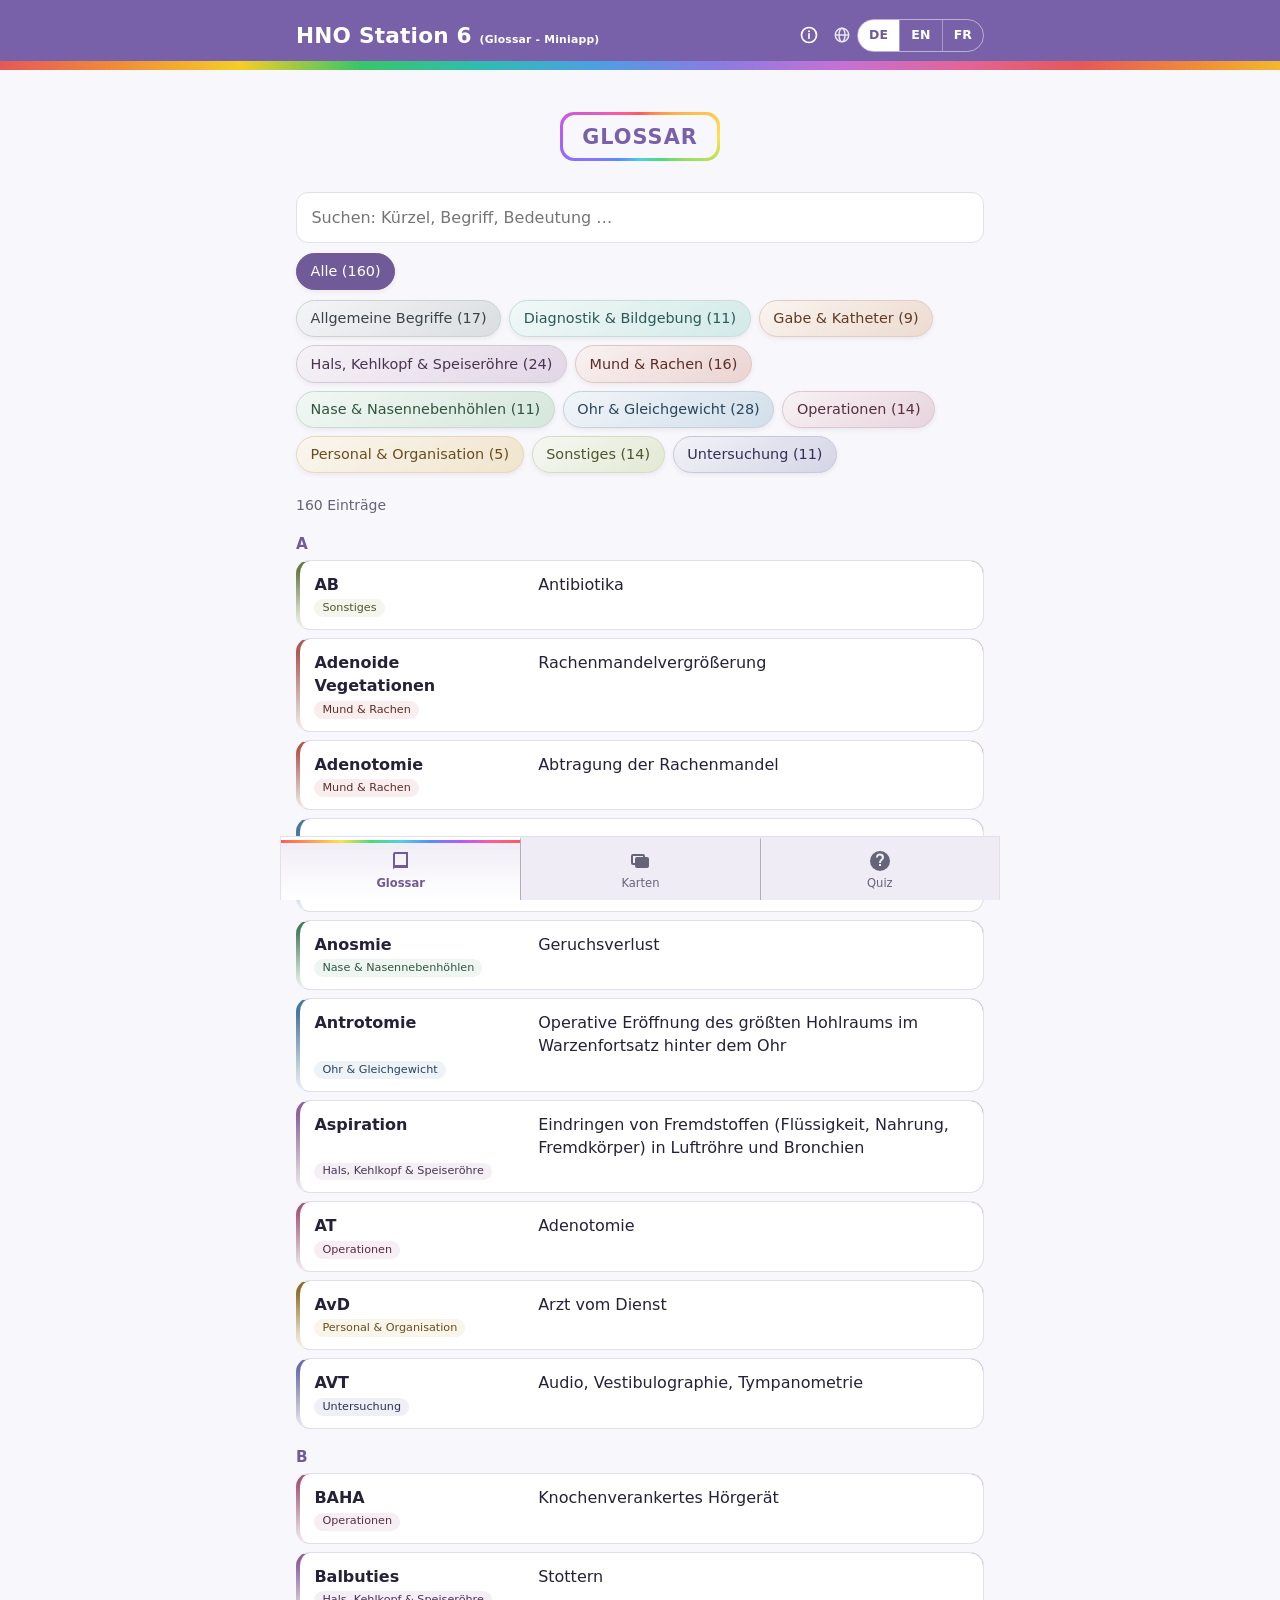
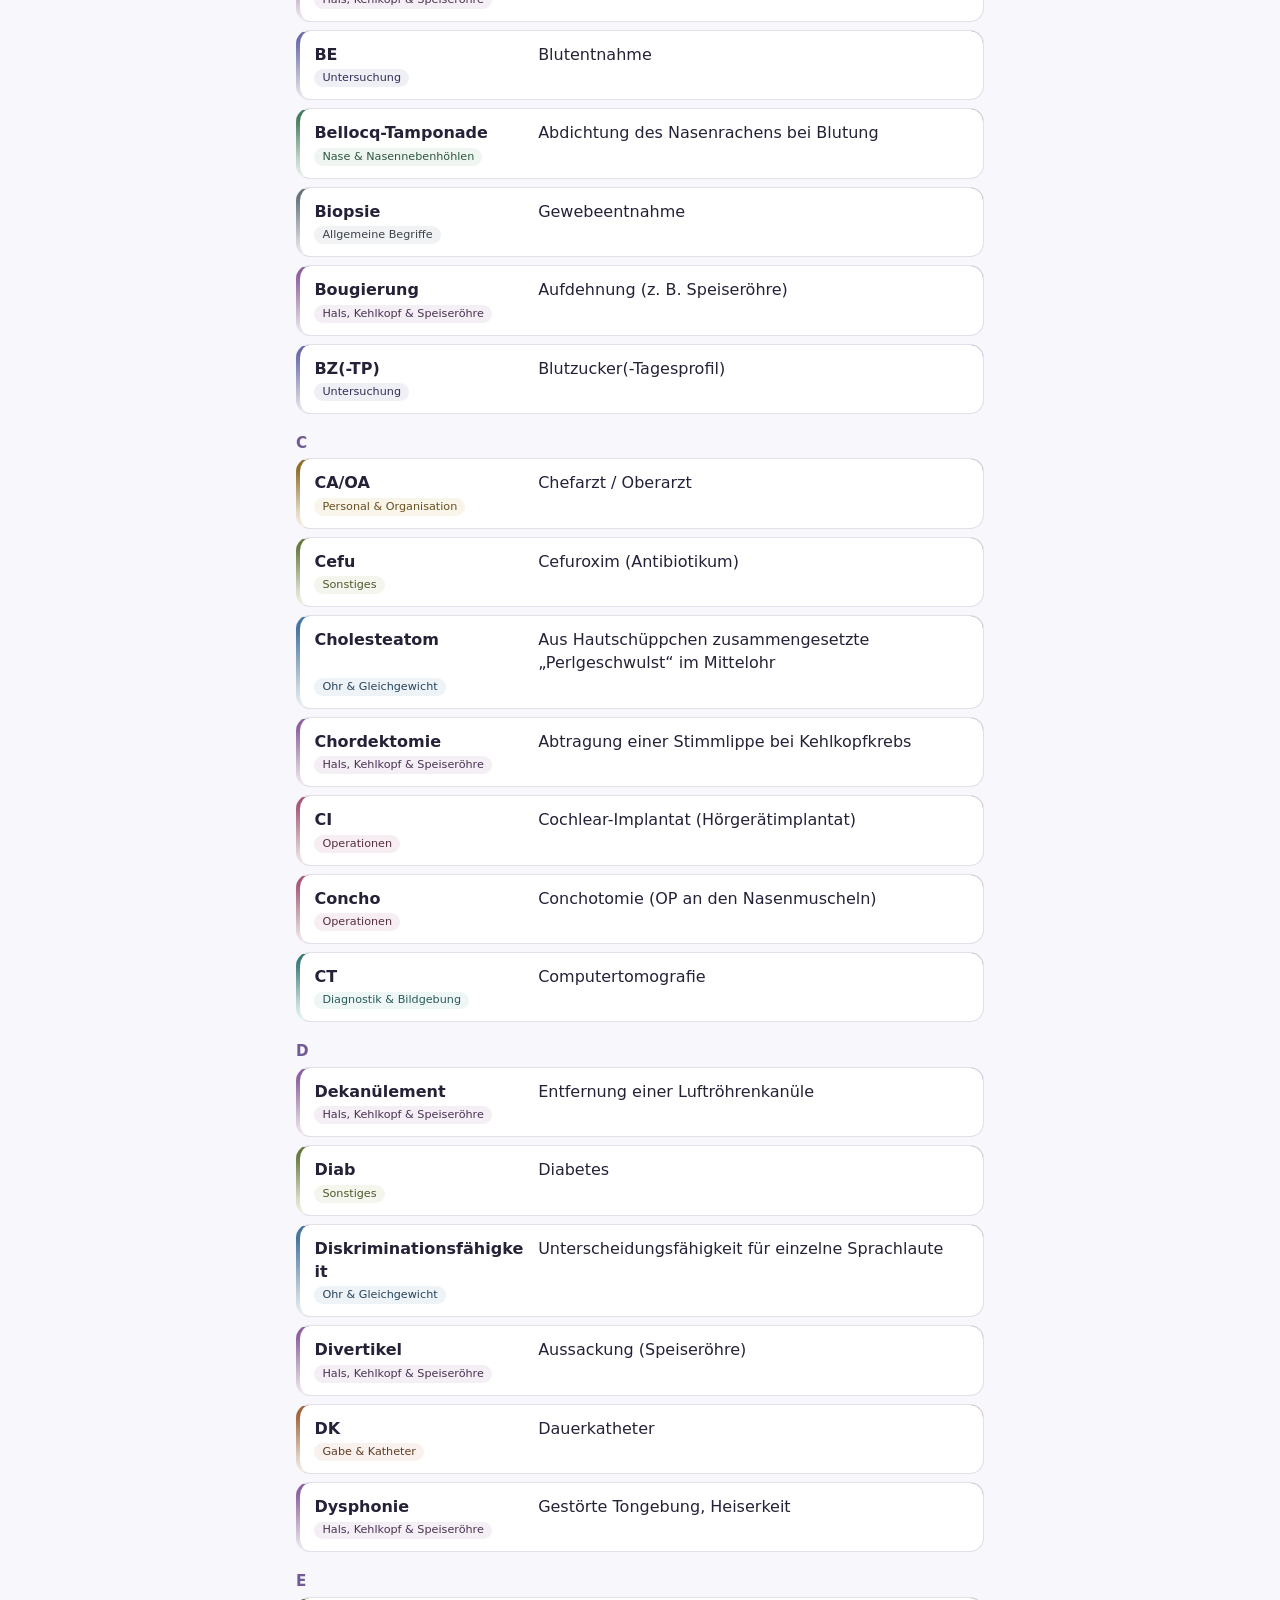
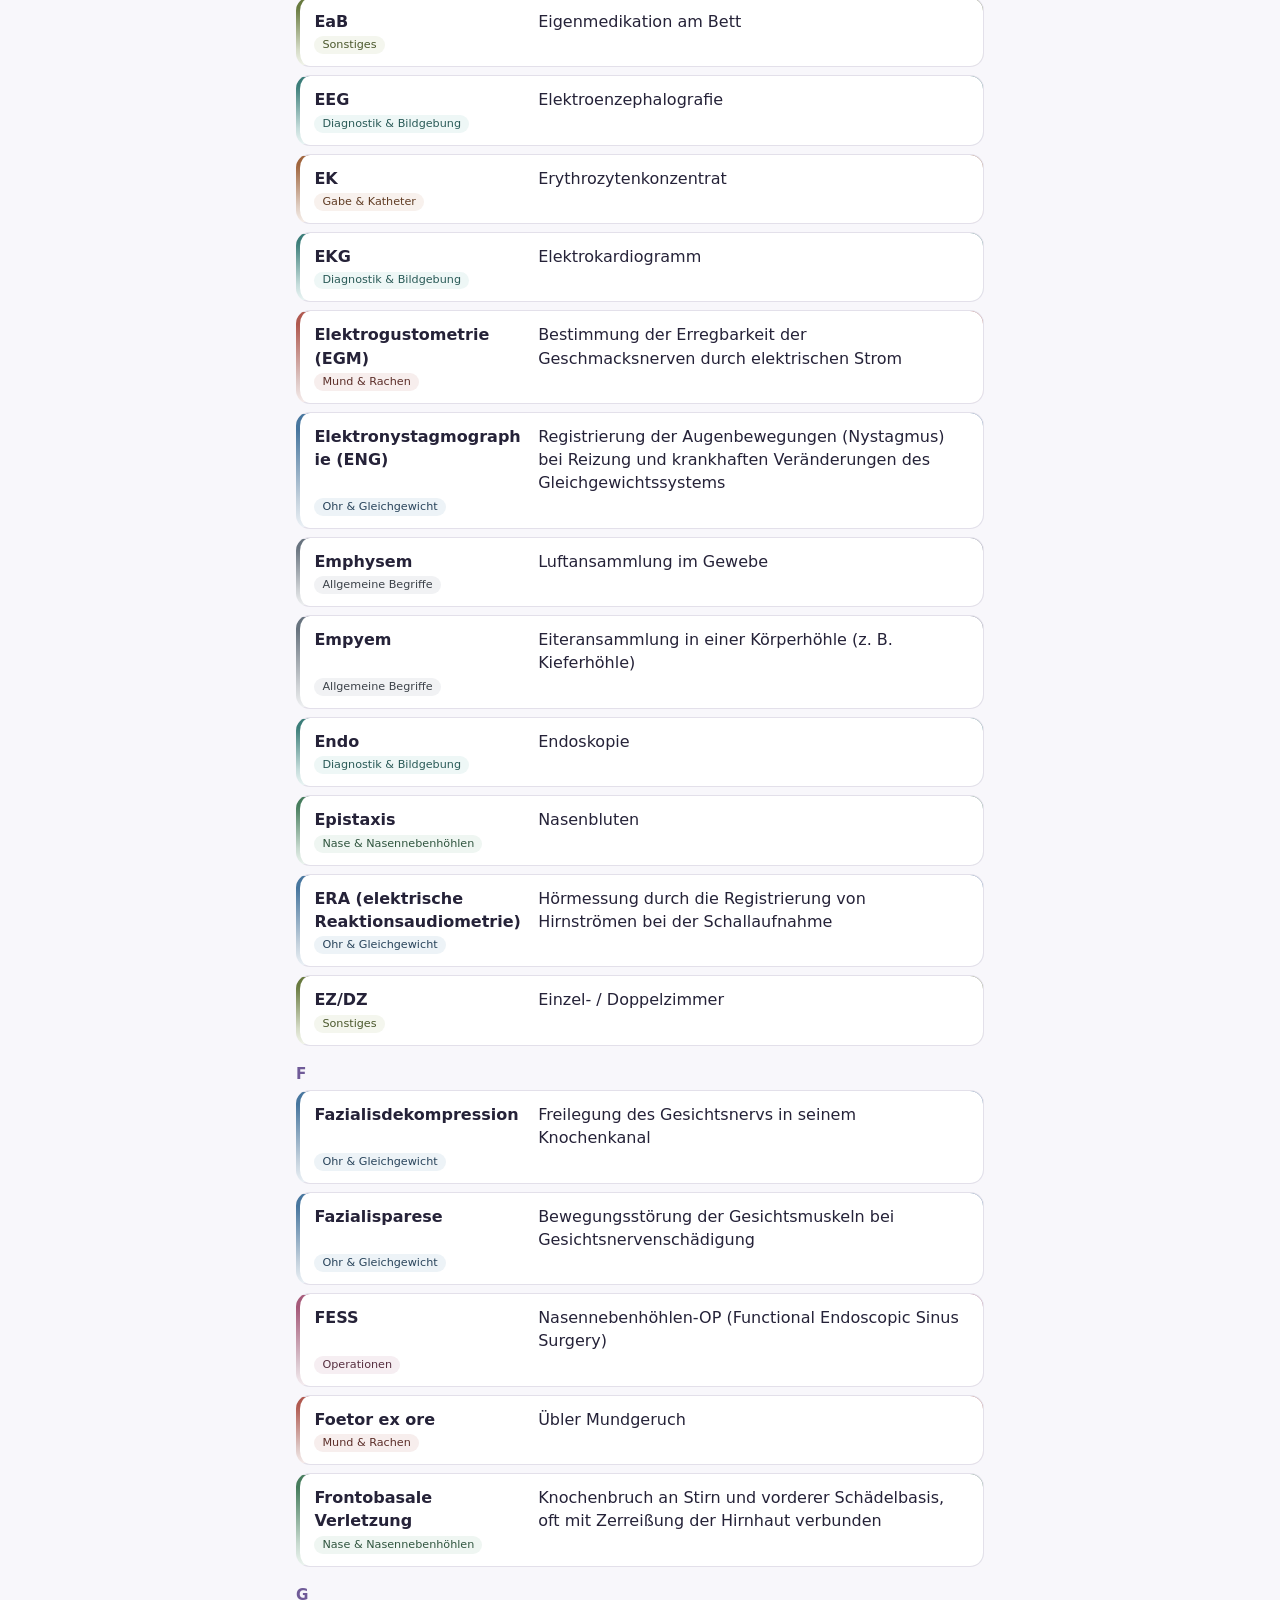
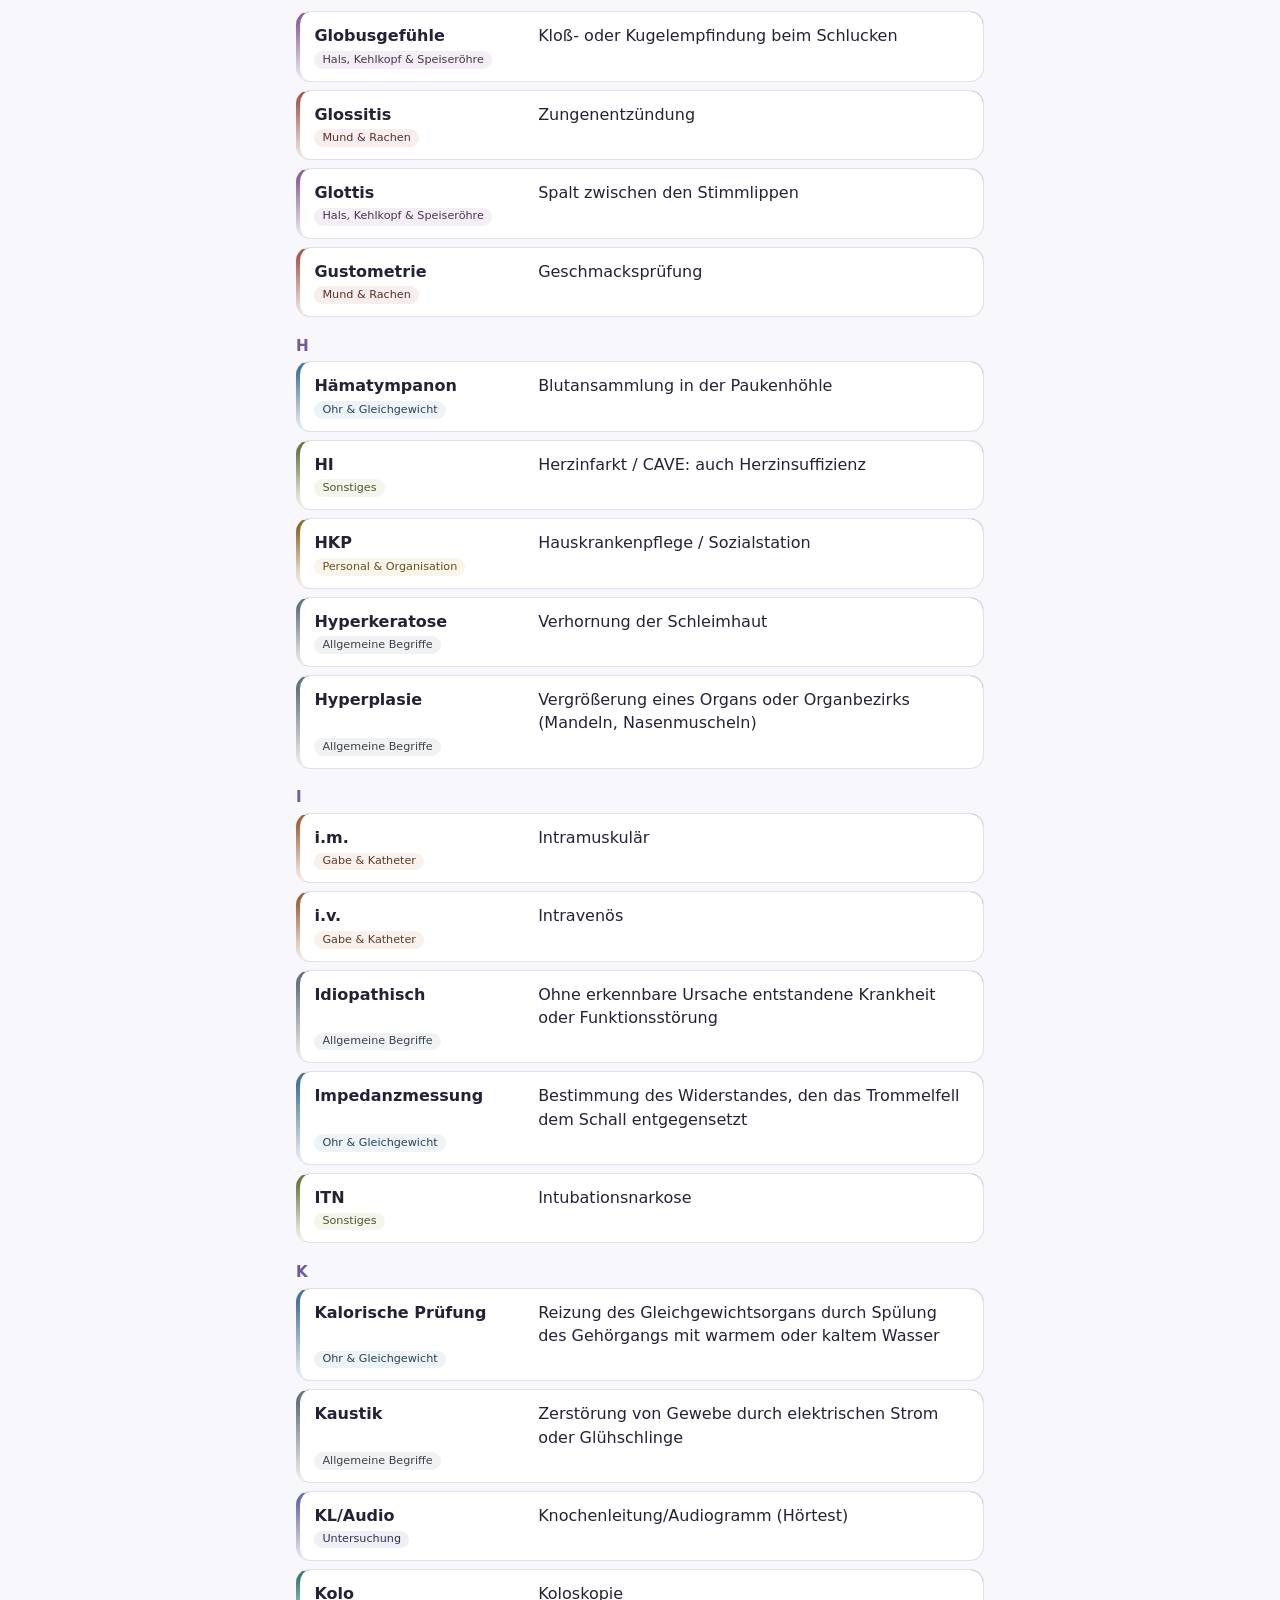
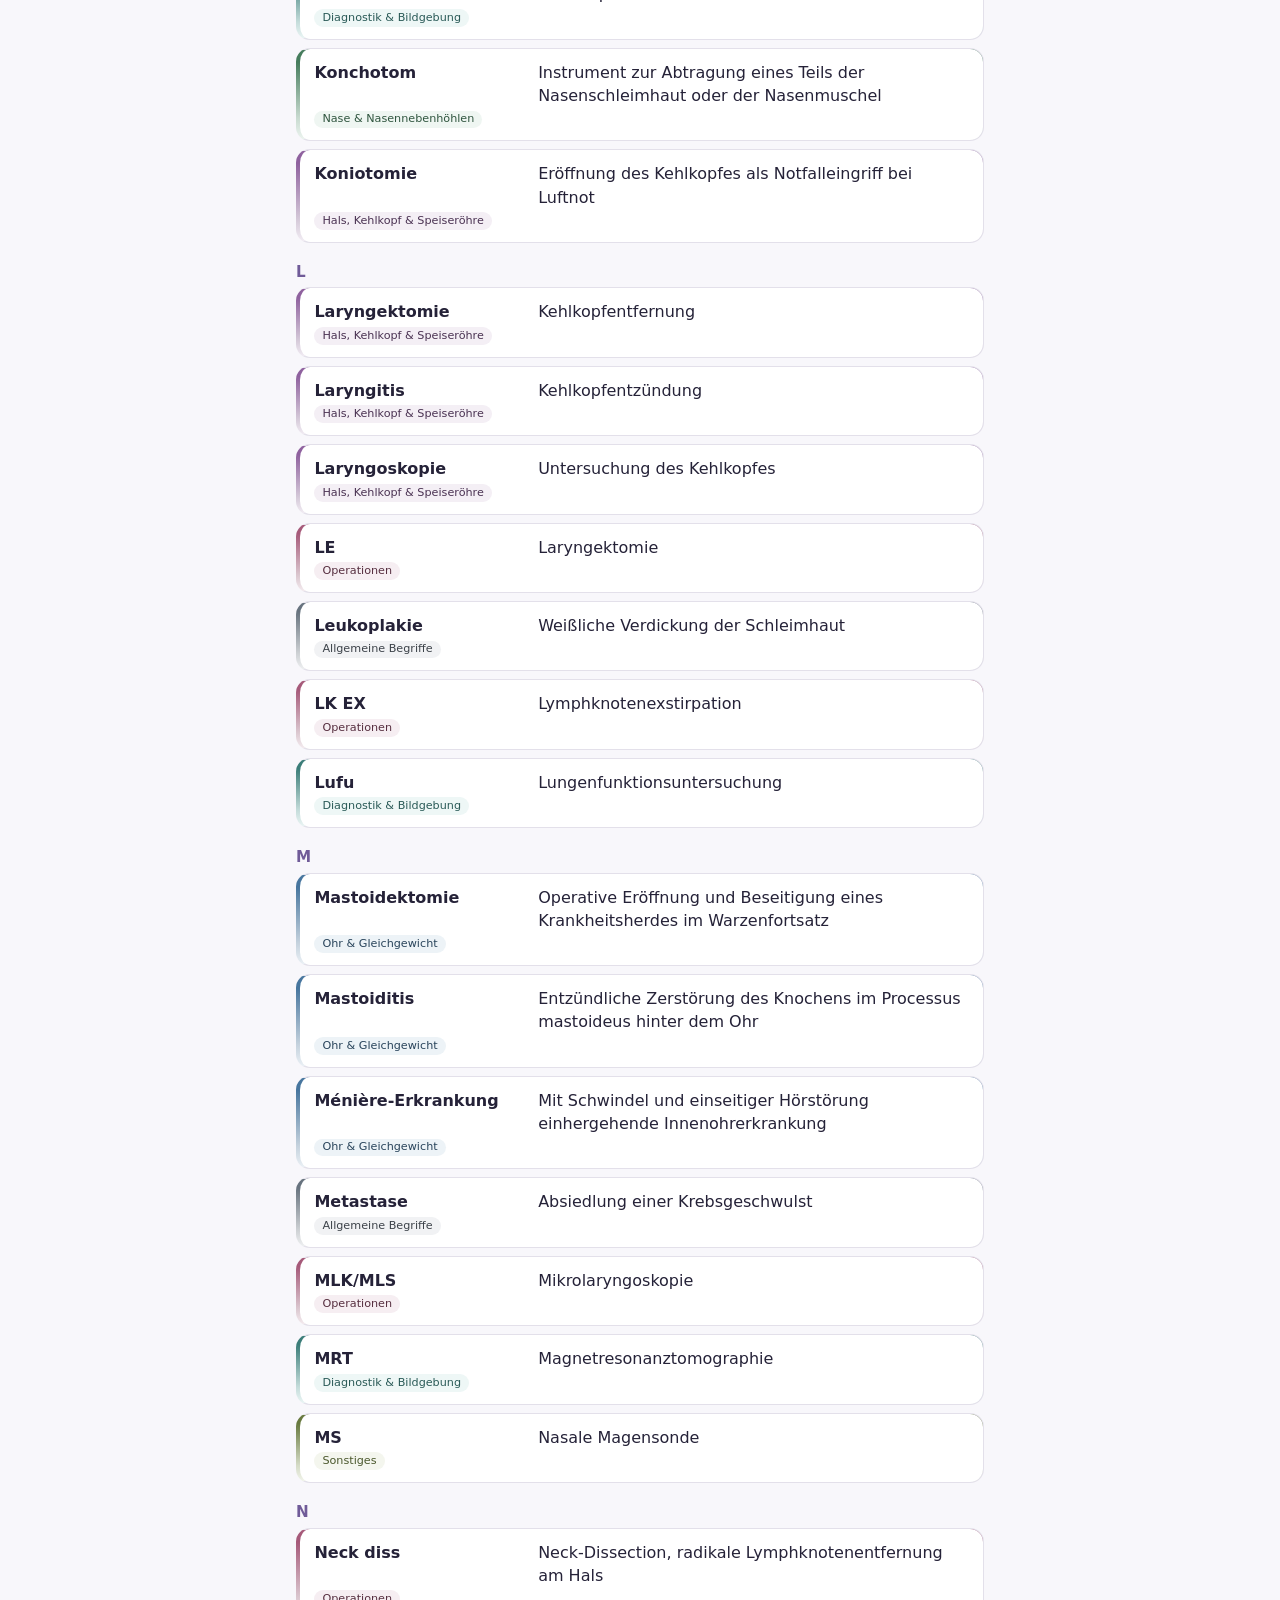
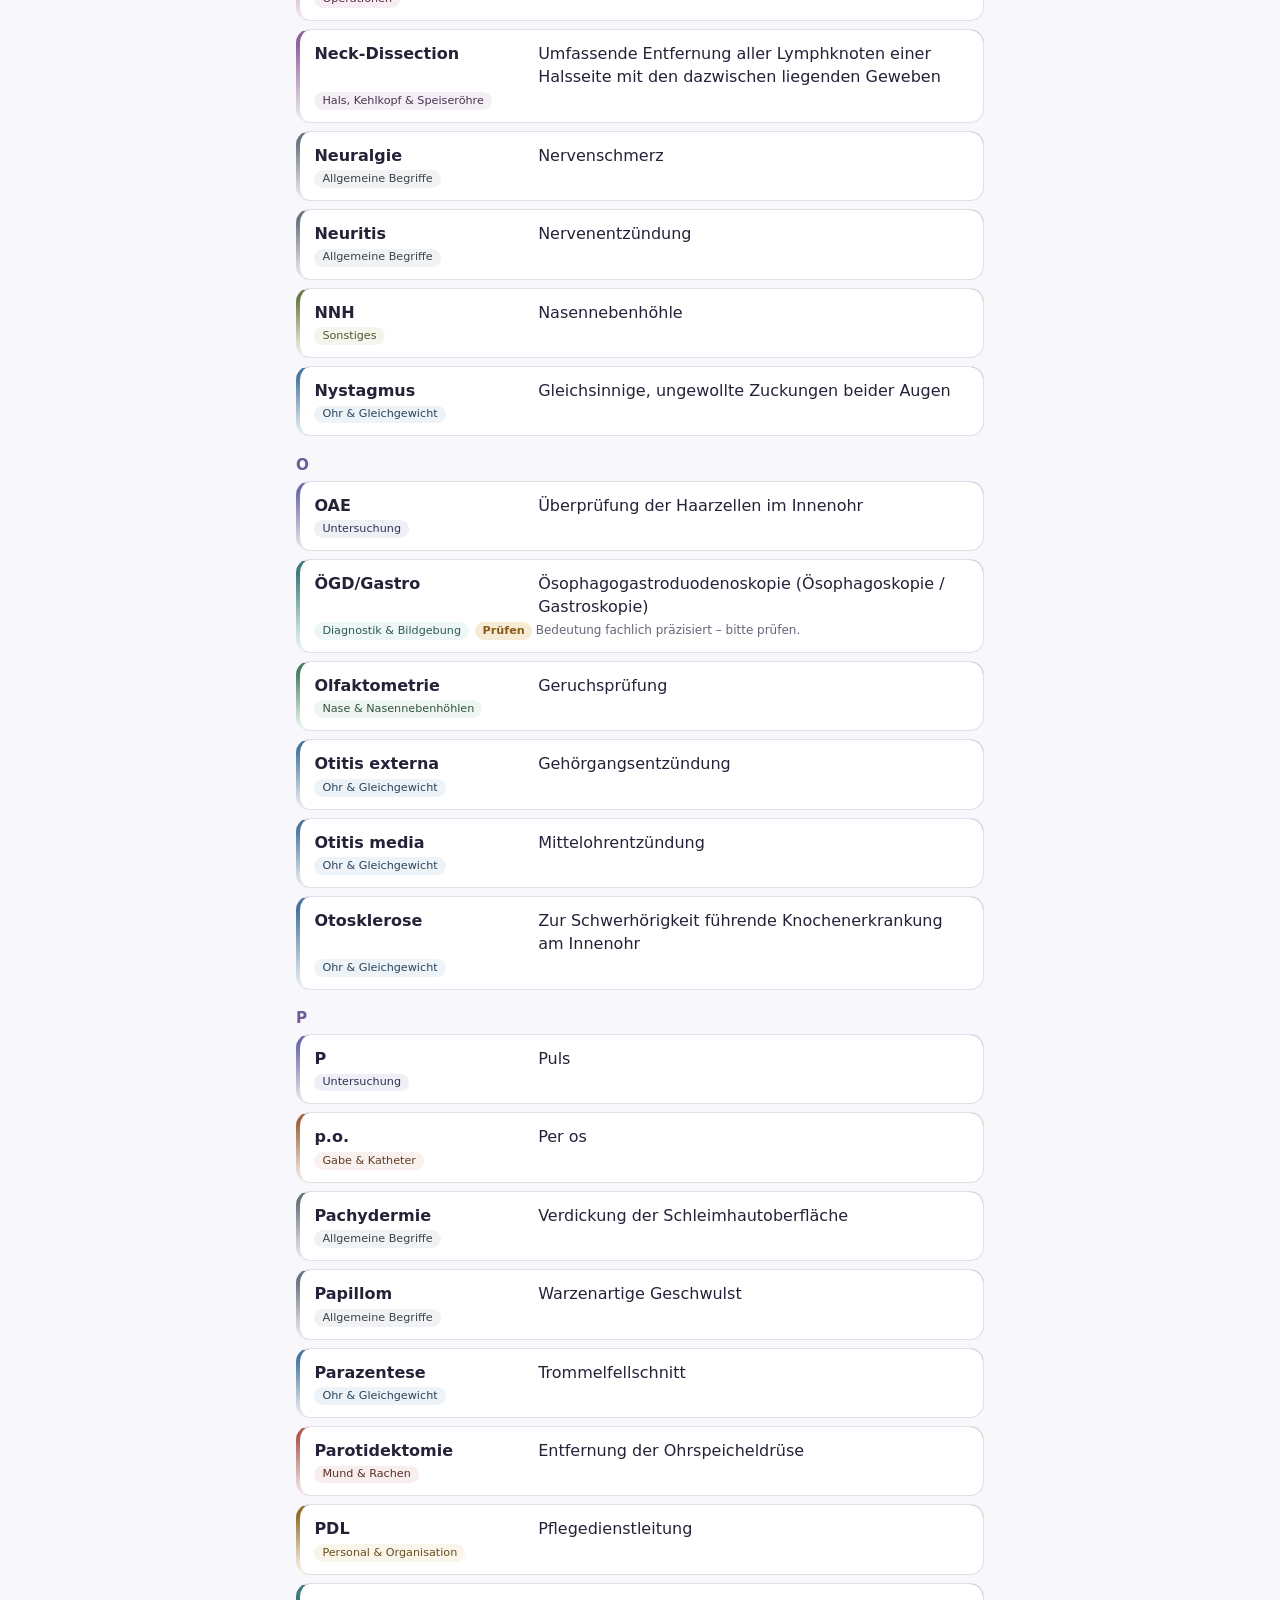
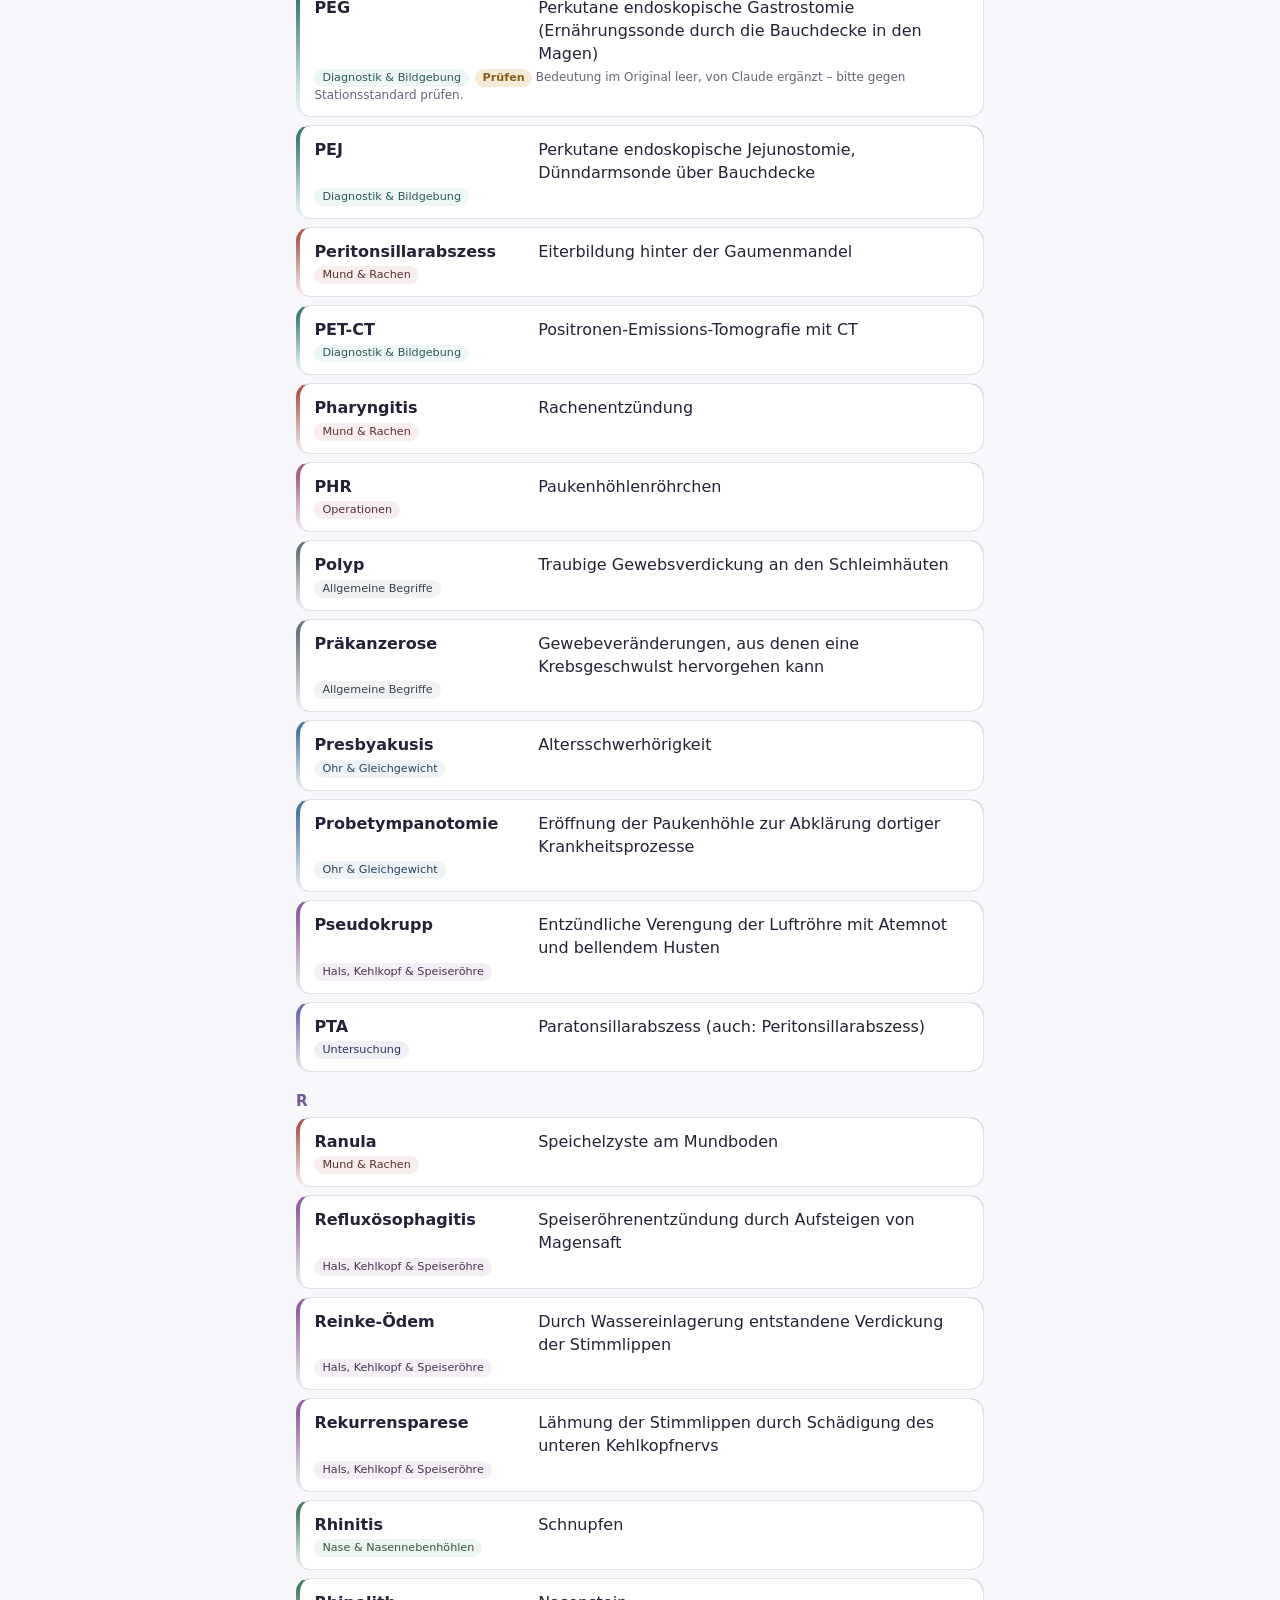
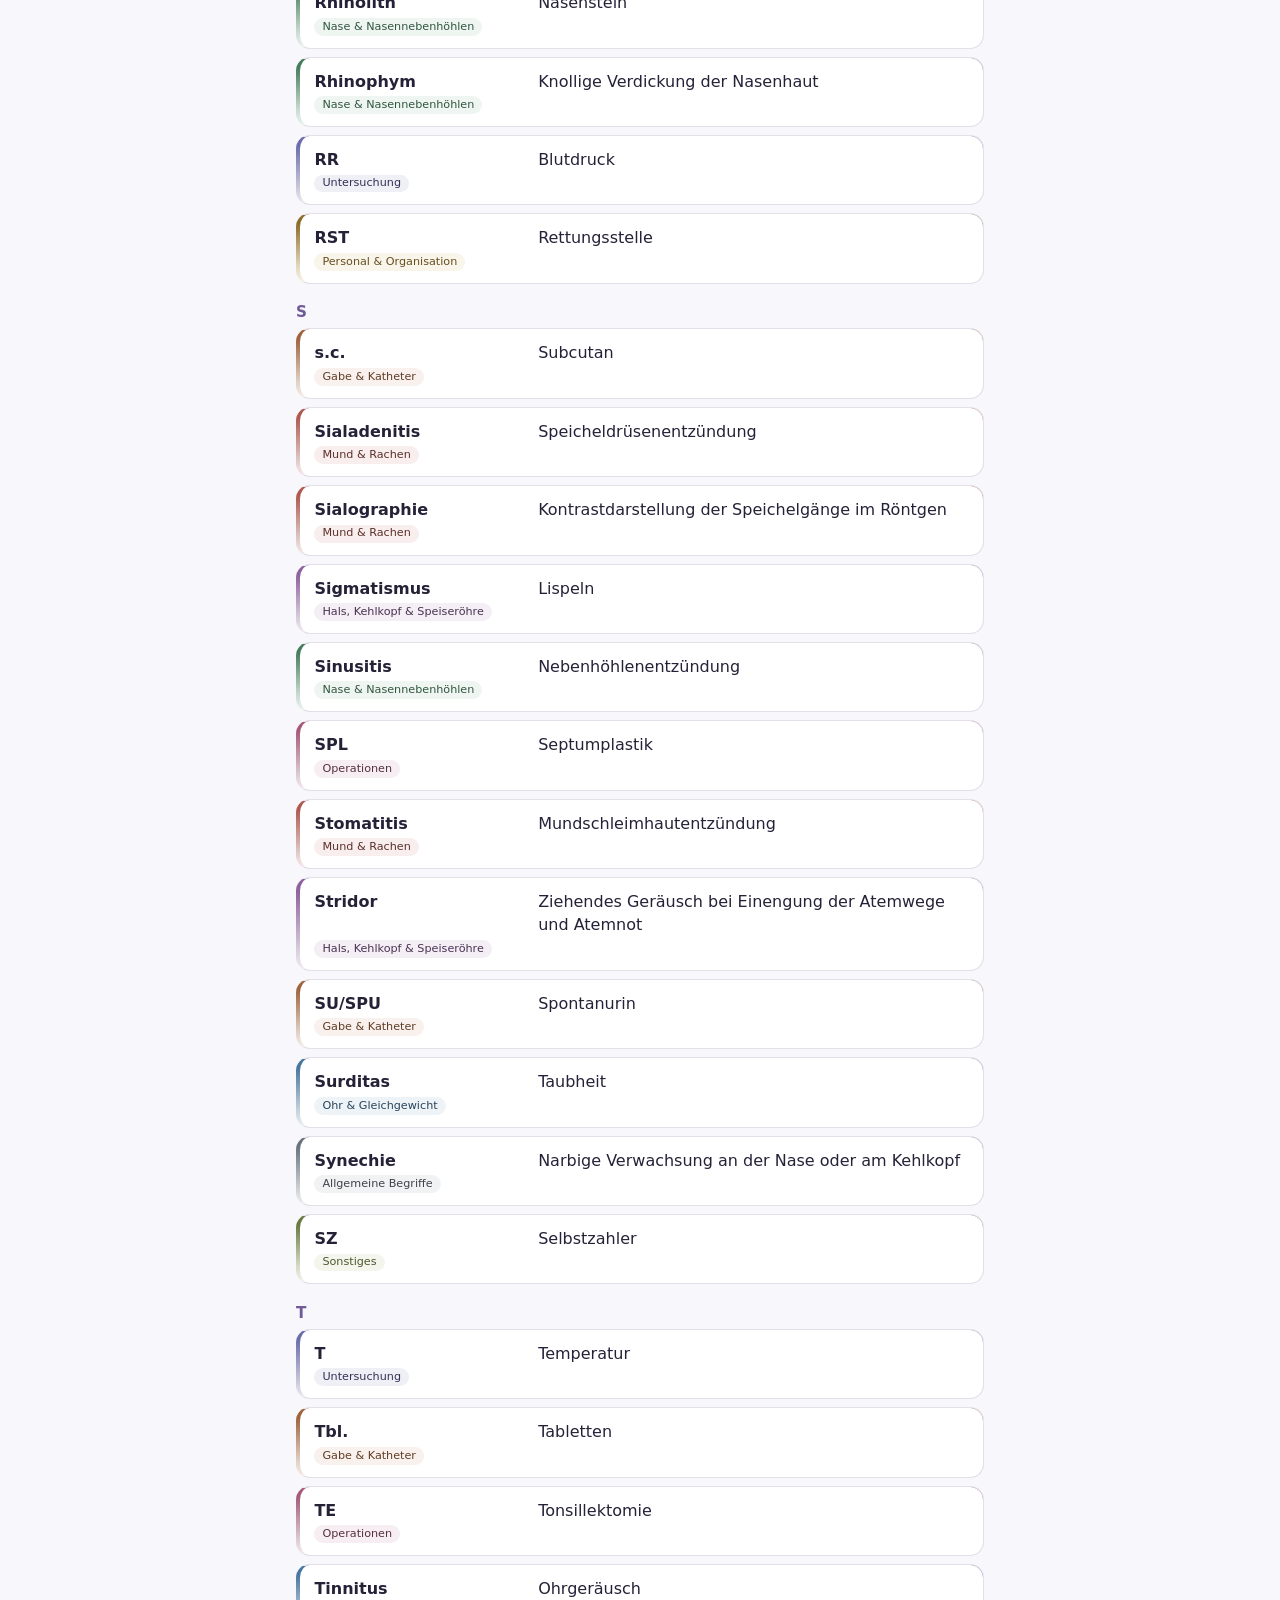
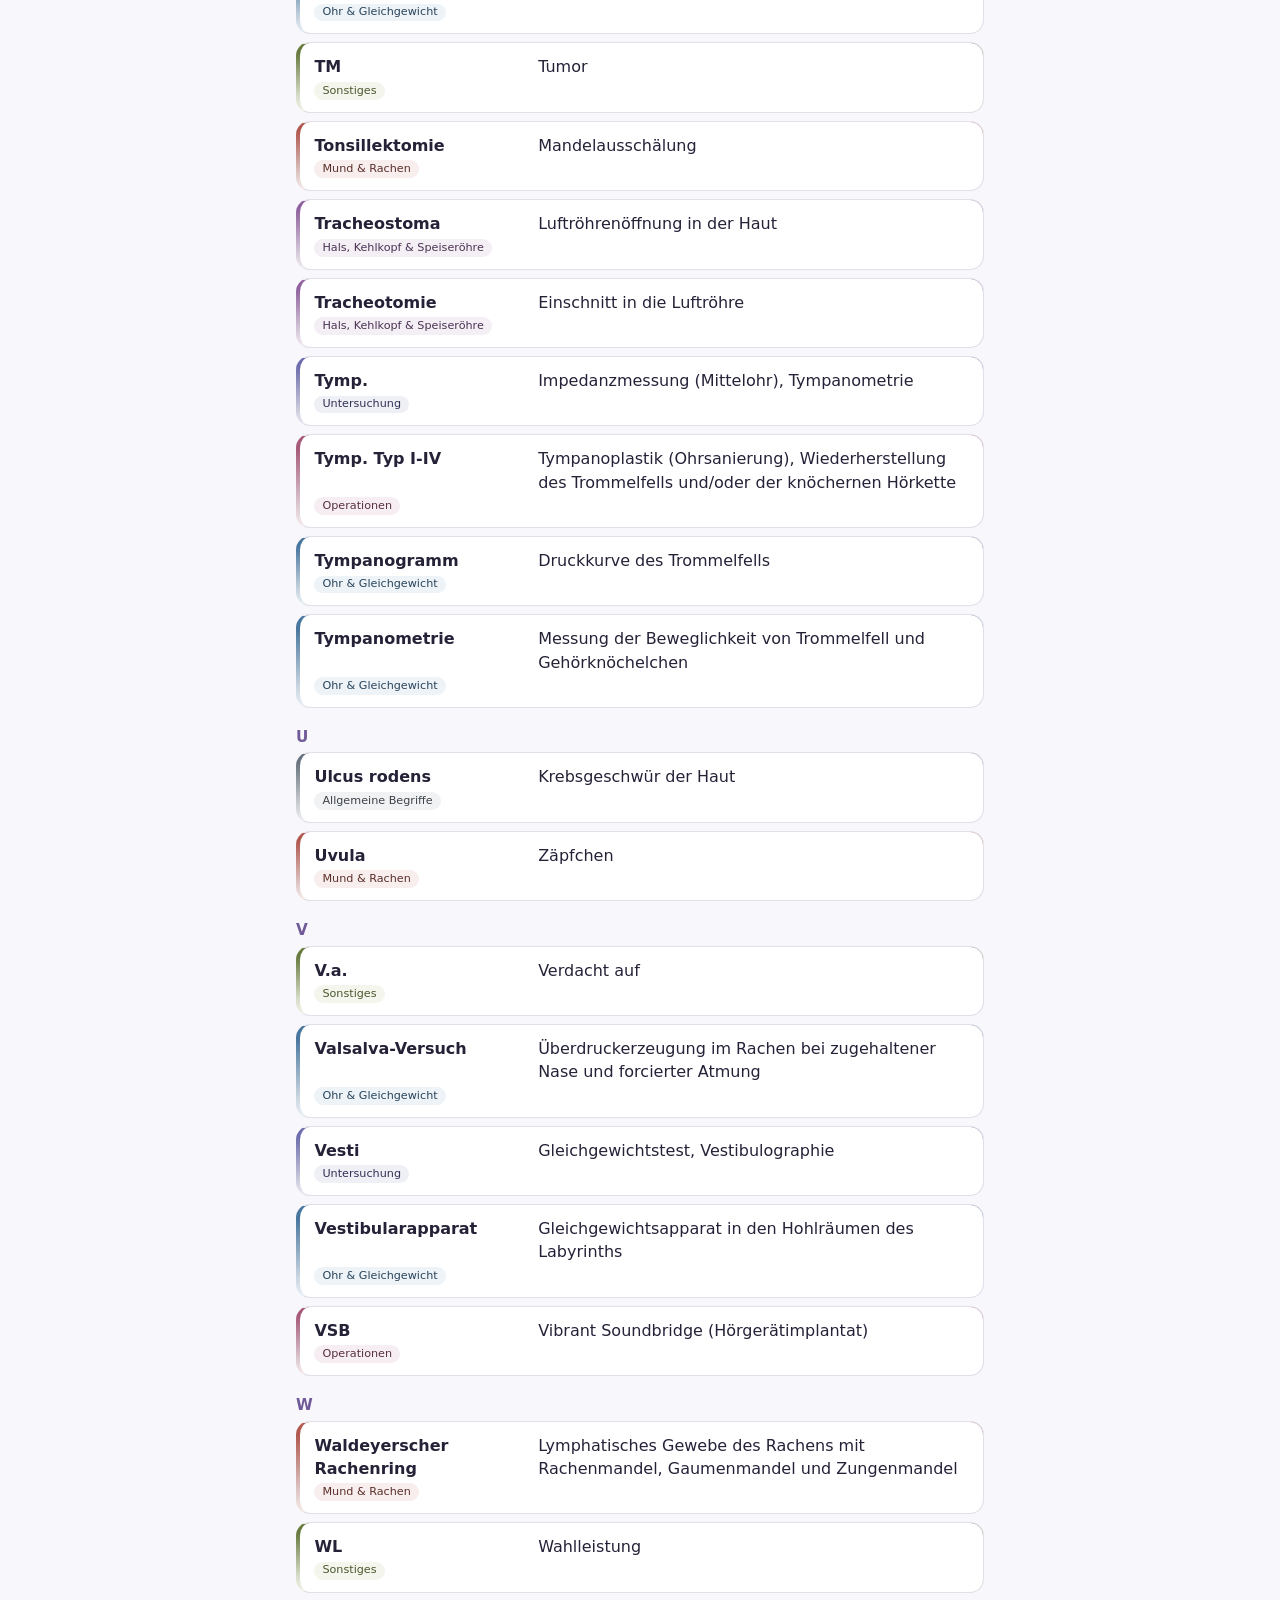
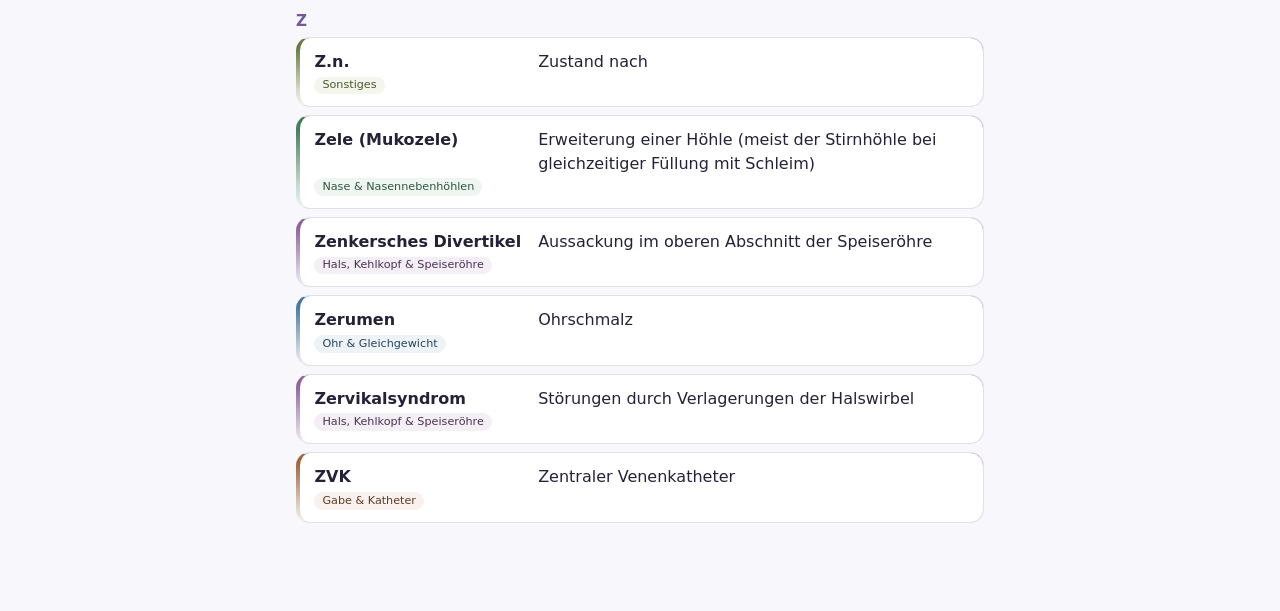
==== index.html @ ad3eed37 "Hinweis auf neue App-Version einblenden Sobald der Service Worker im Hintergrund eine neue Version g" ====
<!DOCTYPE html>
<html lang="de">
<head>
<meta charset="utf-8">
<meta name="viewport" content="width=device-width, initial-scale=1, viewport-fit=cover">
<title>HNO Station 6</title>
<meta name="description" content="Glossar, Karteikarten und Quiz für die HNO-Station – offline nutzbar.">
<meta name="theme-color" content="#7961a9">
<link rel="manifest" href="manifest.webmanifest">
<link rel="icon" href="icons/icon.svg" type="image/svg+xml">
<link rel="apple-touch-icon" href="icons/apple-touch-icon.png">
<meta name="apple-mobile-web-app-capable" content="yes">
<meta name="mobile-web-app-capable" content="yes">
<meta name="apple-mobile-web-app-title" content="HNO">
<meta name="apple-mobile-web-app-status-bar-style" content="default">
<link rel="stylesheet" href="style.css">
</head>
<body>
<header class="top">
  <h1>HNO Station 6 <span class="span_title">(Glossar - Miniapp)</span></h1>
  <div class="top-r">
    <button type="button" id="info-btn" class="icon-btn" aria-label="Über die App" data-aria="about_h" title="Über die App" data-title="about_h" aria-haspopup="dialog">
      <svg viewBox="0 0 24 24" aria-hidden="true"><circle cx="12" cy="12" r="9"/><line x1="12" y1="10.5" x2="12" y2="16"/><circle cx="12" cy="7.5" r="1.15" fill="currentColor" stroke="none"/></svg>
    </button>
    <div class="lang" id="lang-switch" role="group" aria-label="Sprache und Übersetzung" data-aria="lang_group">
      <svg viewBox="0 0 24 24" aria-hidden="true"><circle cx="12" cy="12" r="9"/><ellipse cx="12" cy="12" rx="4" ry="9"/><path d="M3 12h18"/></svg>
      <span class="lang-seg">
        <button type="button" data-lang="de" aria-pressed="true" title="Deutsch – ohne Übersetzung" data-title="lang_de_title" lang="de">DE</button>
        <button type="button" data-lang="en" aria-pressed="false" title="Englisch: Oberfläche und Übersetzungen" data-title="lang_en_title" lang="en">EN</button>
        <button type="button" data-lang="fr" aria-pressed="false" title="Französisch: Oberfläche und Übersetzungen" data-title="lang_fr_title" lang="fr">FR</button>
      </span>
    </div>
    <span id="netstate" class="net" data-i="net_off" hidden>offline</span>
  </div>
</header>

<dialog id="about-dialog" class="about-dialog" aria-labelledby="about-dialog-h">
  <h2 id="about-dialog-h" data-i="about_h">Über die App</h2>
  <p class="small" data-i="about_intro"></p>
  <h3 class="small" data-i="about_how"></h3>
  <ul class="small about-instructions">
    <li data-html="about_glossary"></li>
    <li data-html="about_cards"></li>
    <li data-html="about_quiz"></li>
    <li data-html="about_languages"></li>
  </ul>
  <p class="small" data-i="about_offline"></p>
  <div class="share-app">
    <h3 class="small" data-i="about_share_h"></h3>
    <p class="small" data-i="about_share_text"></p>
    <img src="qr-code.png" alt="" aria-hidden="true" class="qr-code" width="140" height="140">
    <p class="small share-link"><a id="about-link" href="https://lucagiona.github.io/hno_miniapp/" target="_blank" rel="noopener">lucagiona.github.io/hno_miniapp</a></p>
    <button type="button" id="about-share" class="btn" data-i="about_share_button">Teilen</button>
  </div>
  <p class="small muted" data-i="about_disclaimer"></p>
  <p class="small" data-html="about_feedback"></p>
  <button type="button" id="about-close" class="btn primary" data-i="close">Schließen</button>
</dialog>

<main id="main">
  <!-- GLOSSAR -->
  <section id="view-glossar" class="view" aria-labelledby="tab-glossar">
    <h2 class="view-title" data-i="g_h">Glossar</h2>
    <div class="search">
      <input id="q" type="search" placeholder="Suchen: Kürzel, Begriff, Bedeutung …" autocomplete="off" autocapitalize="off" spellcheck="false" aria-label="Glossar durchsuchen" data-ph="search_ph" data-aria="search_aria">
    </div>
    <div class="chips" id="chips-glossar" role="group" aria-label="Kategorie" data-aria="cat_group"></div>
    <p id="count" class="muted small"></p>
    <div id="list"></div>
  </section>

  <!-- KARTEIKARTEN -->
  <section id="view-karten" class="view" hidden aria-labelledby="tab-karten">
    <div id="karten-setup">
      <h2 class="view-title" data-i="k_h">Karteikarten</h2>
      <label class="lbl" for="k-cat" data-i="cat_lbl">Kategorie</label>
      <select id="k-cat"></select>
      <label class="lbl" for="k-dir" data-i="dir_lbl">Richtung</label>
      <select id="k-dir">
        <option value="fwd">Begriff → Bedeutung</option>
        <option value="rev">Bedeutung → Begriff</option>
        <option value="mix">Gemischt</option>
      </select>
      <label class="lbl" for="k-mode" data-i="k_mode">Auswahl</label>
      <select id="k-mode">
        <option value="open" data-i="mode_open">Noch nicht sicher gewusst (empfohlen)</option>
        <option value="all" data-i="mode_all">Alle Karten</option>
      </select>
      <button id="k-start" class="btn primary" data-i="start">Starten</button>
      <p id="k-info" class="muted small"></p>
    </div>
    <div id="karten-run" hidden>
      <div class="progressbar"><div id="k-bar"></div></div>
      <p class="muted small center" id="k-pos"></p>
      <button id="card" class="card" aria-live="polite">
        <span class="card-label" id="card-label"></span>
        <span class="card-text" id="card-text"></span>
        <span class="card-sub" id="card-sub" hidden></span>
        <span class="card-hint" id="card-hint" data-i="flip_hint">Tippen zum Umdrehen</span>
      </button>
      <div id="k-actions" class="row" hidden>
        <button id="k-again" class="btn bad" data-i="again">Nochmal</button>
        <button id="k-know" class="btn good" data-i="know">Gewusst</button>
      </div>
      <button id="k-stop" class="btn link" data-i="stop">Beenden</button>
    </div>
    <div id="karten-done" hidden>
      <h2 data-i="done_h">Fertig</h2>
      <p id="k-summary"></p>
      <div id="k-wrong"></div>
      <button id="k-restart" class="btn primary" data-i="back_setup">Zurück zur Auswahl</button>
    </div>
  </section>

  <!-- QUIZ -->
  <section id="view-quiz" class="view" hidden aria-labelledby="tab-quiz">
    <div id="quiz-setup">
      <h2 class="view-title" data-i="q_h">Quiz</h2>
      <label class="lbl" for="q-cat" data-i="cat_lbl">Kategorie</label>
      <select id="q-cat"></select>
      <label class="lbl" for="q-dir" data-i="dir_lbl">Richtung</label>
      <select id="q-dir">
        <option value="fwd">Begriff → Bedeutung</option>
        <option value="rev">Bedeutung → Begriff</option>
        <option value="mix">Gemischt</option>
      </select>
      <label class="lbl" for="q-len" data-i="q_len">Anzahl Fragen</label>
      <select id="q-len">
        <option value="10">10</option>
        <option value="20">20</option>
        <option value="30">30</option>
      </select>
      <button id="q-start" class="btn primary" data-i="q_start">Quiz starten</button>
    </div>
    <div id="quiz-run" hidden>
      <div class="progressbar"><div id="q-bar"></div></div>
      <p class="muted small center" id="q-pos"></p>
      <p class="muted small center" id="q-prompt-label"></p>
      <h2 id="q-question" class="question"></h2>
      <div id="q-options" class="options"></div>
      <p id="q-feedback" class="feedback" role="status"></p>
      <p id="q-tr" class="qtr" hidden></p>
      <button id="q-next" class="btn primary" hidden>Weiter</button>
    </div>
    <div id="quiz-done" hidden>
      <h2 data-i="q_done_h">Ergebnis</h2>
      <p id="q-score" class="score"></p>
      <div id="q-wrong"></div>
      <button id="q-restart" class="btn primary" data-i="q_restart">Neues Quiz</button>
    </div>
  </section>

</main>

<nav class="tabs" role="tablist" aria-label="Bereiche" data-aria="tabs_aria">
  <button role="tab" id="tab-glossar" data-view="glossar" aria-selected="true"><svg viewBox="0 0 24 24" aria-hidden="true"><path d="M4 5a2 2 0 0 1 2-2h13v16H6a2 2 0 0 0-2 2V5zm2 0v11.2c.3-.1.6-.2 1-.2h10V5H6z"/></svg><span data-i="tab_glossar">Glossar</span></button>
  <button role="tab" id="tab-karten" data-view="karten" aria-selected="false"><svg viewBox="0 0 24 24" aria-hidden="true"><path d="M3 7a2 2 0 0 1 2-2h10a2 2 0 0 1 2 2v1h2a2 2 0 0 1 2 2v7a2 2 0 0 1-2 2H9a2 2 0 0 1-2-2v-1H5a2 2 0 0 1-2-2V7zm4 9V10a2 2 0 0 1 2-2h6V7H5v7h2z"/></svg><span data-i="tab_karten">Karten</span></button>
  <button role="tab" id="tab-quiz" data-view="quiz" aria-selected="false"><svg viewBox="0 0 24 24" aria-hidden="true"><path d="M12 2a10 10 0 1 0 0 20 10 10 0 0 0 0-20zm1 15h-2v-2h2v2zm1.8-6.1-.9.9c-.6.6-.9 1-.9 2.2h-2v-.5c0-1 .4-1.9 1.1-2.6l1.2-1.3c.3-.3.5-.8.5-1.2 0-1.1-.9-2-2-2s-2 .9-2 2H8a4 4 0 1 1 8 0c0 .9-.4 1.7-1.2 2.5z"/></svg><span data-i="tab_quiz">Quiz</span></button>
</nav>

<div id="update-banner" class="update-banner" role="status" hidden>
  <span data-i="update_available">Neue Version verfügbar.</span>
  <button type="button" id="update-reload" data-i="update_reload">Aktualisieren</button>
</div>

<script type="module" src="js/main.js"></script>
</body>
</html>
---- style.css ----
:root {
  /* Zentrale Farben für die gesamte App.
     --bg: Seitenhintergrund | --surface: Kartenflächen | --top: Kopfzeile */
  --bg: #f8f7fb;
  --surface: #ffffff;
  --text: #252238;
  --muted: #666478;
  --line: #e3e0ea;
  --brand: #705b98;
  --brand-ink: #ffffff;
  --brand-soft: #f0ecf6;
  --top: #7961a9;
  --good: #416d59;
  --good-soft: #eaf3ed;
  --bad: #995466;
  --bad-soft: #f8edf0;
  --warn: #8a5a1b;
  --warn-soft: #f6ecd6;
  --radius: 14px;
  --nav-h: 64px;
  --top-h: 4.4rem;
}

/* Gruppenfarbe: JS setzt --h (Farbton), --s (Sättigung), --l (Helligkeit) und die Klasse .cat.
Alle abgeleiteten Farben werden pro Element berechnet. */
.cat {
  --c-solid: hsl(var(--h) calc(var(--s)*1%) calc(var(--l)*1%));
  --c-soft: hsl(var(--h) calc(var(--s)*1%) 95%);
  --c-line: hsl(var(--h) calc(var(--s)*.7%) 82%);
  --c-ink: hsl(var(--h) calc(var(--s)*1%) 26%);
  --on: #ffffff;
}

* {
  box-sizing: border-box;
  -webkit-tap-highlight-color: transparent
}

html,body {
  margin: 0;
  background: var(--bg);
  color: var(--text);
  font: 16px/1.45 system-ui,-apple-system,"Segoe UI",Roboto,sans-serif
}

body {
  min-height: 100dvh;
  padding-bottom: calc(var(--nav-h) + env(safe-area-inset-bottom))
}

h1,h2 {
  margin: 0
}

h2 {
  font-size: 1.25rem;
  margin: .2rem 0 1rem
}

#view-info h2:not(:first-child) {
  margin-top: 2rem
}

#view-glossar h2 {
  margin-bottom: .6rem
}

@property --angle {
  syntax: '<angle>';
  inherits: false;
  initial-value: 0deg
}

.view-title {
  position: relative;
  z-index: 0;
  display: table;
  margin: 1.8rem auto 2.4rem;
  padding: .4rem 1.2rem;
  font-size: 1.3rem;
  font-weight: 700;
  letter-spacing: .05em;
  text-transform: uppercase;
  color: var(--top);
  border-radius: 12px
}

.view-title::before {
  content: "";
  position: absolute;
  inset: -3px;
  border-radius: 14px;
  z-index: -2;
  background: conic-gradient(from var(--angle),#ff5b5b,#ff9d4d,#ffe14d,#4ddb7a,#4dd2e0,#5b8bff,#b15bff,#ff5b9d,#ff5b5b);
  animation: rainbow-spin 6s linear infinite
}

.view-title::after {
  content: "";
  position: absolute;
  inset: 0;
  border-radius: 12px;
  z-index: -1;
  background: var(--bg)
}

@keyframes rainbow-spin {
  to {
    --angle: 360deg
  }

}

@media (prefers-reduced-motion:reduce) {
  .view-title::before {
    animation: none
  }

}

#view-glossar .view-title {
  margin-bottom: 2rem
}

.muted {
  color: var(--muted)
}

.small {
  font-size: .875rem
}

.center {
  text-align: center
}

.top {
  position: sticky;
  top: 0;
  z-index: 5;
  background: var(--top);
  color: #fff;
  height: calc(var(--top-h) + env(safe-area-inset-top));
  padding: env(safe-area-inset-top) max(16px, calc((100% - 720px) / 2 + 16px)) 0;
  display: flex;
  align-items: center;
  justify-content: space-between;
  gap: .6rem
}

.top::after {
  content: "";
  position: absolute;
  left: 0;
  right: 0;
  bottom: 0;
  height: 9px;
  /* Weiche Übergänge; gleiche Start-/Endfarbe für einen nahtlosen Umlauf. */
  background: repeating-linear-gradient(
    90deg,
    hsl(0 72% 62%) 0,
    hsl(28 85% 58%) 120px,
    hsl(48 92% 56%) 240px,
    hsl(140 55% 50%) 360px,
    hsl(175 60% 46%) 480px,
    hsl(208 72% 60%) 600px,
    hsl(250 62% 68%) 720px,
    hsl(290 55% 64%) 840px,
    hsl(335 68% 64%) 960px,
    hsl(0 72% 62%) 1080px
  );
  animation: rainbow-flow 6s linear infinite;
}

@keyframes rainbow-flow {
  to {
    background-position-x: 1080px
  }

}

.top h1 {
  font-size: 1.35rem;
  font-weight: 650;
  letter-spacing: .01em;
  white-space: nowrap;
  overflow: hidden;
  text-overflow: ellipsis;
  min-width: 0
}

/* Zusatz im Titel: die Hälfte der geerbten Titel-Schriftgröße. */
.top h1 .span_title {
  font-size: 0.5em;
}

.top-r {
  display: flex;
  align-items: center;
  gap: .5rem;
  flex: none
}

.lang {
  display: inline-flex;
  align-items: center;
  gap: .4rem
}

.lang svg {
  width: 18px;
  height: 18px;
  fill: none;
  stroke: currentColor;
  stroke-width: 2;
  opacity: .85
}

.lang-seg {
  display: inline-flex;
  border: 1px solid rgba(255,255,255,.5);
  border-radius: 99px;
  overflow: hidden
}

.lang-seg button {
  border: none;
  background: transparent;
  color: #fff;
  font: inherit;
  font-size: .78rem;
  font-weight: 600;
  padding: .4rem .7rem;
  min-width: 2.5rem;
  cursor: pointer
}

.lang-seg button+button {
  border-left: 1px solid rgba(255,255,255,.35)
}

.lang-seg button[aria-pressed=true] {
  background: #fff;
  color: var(--brand)
}

.lang-seg button:focus-visible {
  outline: 3px solid #fff;
  outline-offset: -3px
}

@media (max-width:360px) {
  .lang svg {
    display: none
  }

}

.net {
  font-size: .75rem;
  background: rgba(0,0,0,.25);
  padding: .15rem .55rem;
  border-radius: 99px
}

.icon-btn {
  display: inline-flex;
  align-items: center;
  justify-content: center;
  width: 2rem;
  height: 2rem;
  padding: 0;
  border: none;
  background: transparent;
  color: #fff;
  cursor: pointer;
  border-radius: 50%
}

.icon-btn svg {
  width: 20px;
  height: 20px;
  fill: none;
  stroke: currentColor;
  stroke-width: 2;
  stroke-linecap: round
}

.icon-btn:hover {
  background: rgba(255,255,255,.15)
}

.icon-btn:focus-visible {
  outline: 3px solid #fff;
  outline-offset: 1px
}

.about-dialog {
  max-width: 440px;
  width: calc(100% - 32px);
  border: none;
  border-radius: 16px;
  padding: 1.4rem 1.4rem 1.5rem;
  background: var(--surface);
  color: var(--text);
  box-shadow: 0 12px 40px rgba(0,0,0,.25)
}

.about-dialog::backdrop {
  background: rgba(0,0,0,.45)
}

.about-dialog h2 {
  font-size: 1.2rem;
  margin-bottom: .8rem
}

.about-dialog p {
  margin: .6rem 0
}

.about-dialog .btn {
  margin-top: 1.2rem
}

@media (prefers-reduced-motion:no-preference) {
  .about-dialog {
    animation: about-in .18s ease-out
  }

}

@keyframes about-in {
  from {
    opacity: 0;
    transform: translateY(6px)
  }

  to {
    opacity: 1;
    transform: translateY(0)
  }

}

main {
  max-width: 720px;
  margin: 0 auto;
  padding: 16px
}

.view[hidden],[hidden] {
  display: none!important
}

.search {
  position: sticky;
  top: calc(var(--top-h) + env(safe-area-inset-top));
  z-index: 4;
  background: var(--bg);
  padding: 2px 0 8px
}

input[type=search],select {
  width: 100%;
  padding: .8rem .9rem;
  border: 1px solid var(--line);
  border-radius: 12px;
  background: var(--surface);
  color: var(--text);
  font: inherit
}

input[type=search]:focus,select:focus,.btn:focus-visible,.card:focus-visible,.opt:focus-visible,.tabs button:focus-visible,.chip:focus-visible {
  outline: 3px solid var(--brand);
  outline-offset: 2px
}

.lbl {
  display: block;
  font-size: .85rem;
  color: var(--muted);
  margin: 1rem 0 .3rem
}

/* Filter-Buttons: brechen responsiv um, „Alle“ steht allein in der ersten Zeile */
.chips {
  display: flex;
  flex-wrap: wrap;
  gap: 8px;
  padding: 2px 0 8px
}

.chips .chip:first-child {
  margin-right: 100%;
  margin-bottom: 2px
}

/* Mobil: beim Tippen im Suchfeld sollen die Treffer sofort sichtbar sein,
   ohne dass man erst an den Kategorie-Buttons vorbeischeiben muss. */
@media (max-width:600px) {
  #view-glossar {
    display: flex;
    flex-direction: column
  }
  #view-glossar .view-title { order: 0 }
  #view-glossar .search { order: 1 }
  #view-glossar #chips-glossar { order: 2 }
  #view-glossar #count { order: 3 }
  #view-glossar #list { order: 4 }
  #view-glossar.searching #chips-glossar { order: 5 }
}

.chip {
  flex: none;
  padding: .45rem .85rem;
  border-radius: 99px;
  border: 1px solid var(--line);
  background: var(--surface);
  color: var(--text);
  font: inherit;
  font-size: .9rem;
  cursor: pointer
}

.chip.cat {
  background: linear-gradient(145deg, hsl(var(--h) calc(var(--s)*1%) 96%), hsl(var(--h) calc(var(--s)*1%) 87%));
  border-color: var(--c-line);
  color: var(--c-ink);
}

.chip.cat[aria-pressed=true] {
  background: linear-gradient(145deg, hsl(var(--h) calc(var(--s)*1%) 88%), hsl(var(--h) calc(var(--s)*1%) 78%));
  border-color: var(--c-solid);
  color: var(--c-ink);
  box-shadow: inset 0 -3px 0 var(--c-solid);
}

.chip:not(.cat)[aria-pressed=true] {
  background: var(--brand);
  color: var(--brand-ink);
  border-color: var(--brand)
}

.letter {
  margin: 1.1rem 0 .3rem;
  font-weight: 700;
  color: var(--brand);
  font-size: .95rem
}

.entry {
  background: var(--surface);
  border: 1px solid var(--line);
  border-left: 4px solid var(--line);
  border-radius: var(--radius);
  padding: .75rem .9rem;
  margin-bottom: 8px;
  display: grid;
  grid-template-columns: minmax(6.5rem,32%) 1fr;
  gap: .2rem .9rem
}

.entry.cat {
  border-left-color: transparent;
  /* Die weiße Innenfläche lässt den Verlauf nur an der linken Kante sichtbar. */
  background:
    linear-gradient(var(--surface), var(--surface)) padding-box,
    linear-gradient(
      to bottom,
      var(--c-solid) 0%,
      var(--c-solid) 15%,
      var(--c-line) 75%,
      var(--c-soft) 100%
    ) border-box;
}

.entry .t {
  font-weight: 650;
  overflow-wrap: anywhere
}

.entry .d {
  overflow-wrap: anywhere
}

.entry .meta {
  grid-column: 1/-1;
  font-size: .75rem;
  color: var(--muted)
}

.entry mark {
  background: var(--warn-soft);
  color: inherit;
  border-radius: 3px;
  padding: 0 1px
}

.tag {
  display: inline-block;
  font-size: .7rem;
  padding: .05rem .5rem;
  border-radius: 99px;
  background: var(--brand-soft);
  color: var(--text);
  margin-right: .4rem
}

.cat .tag {
  background: var(--c-soft);
  color: var(--c-ink)
}

.flag {
  display: inline-block;
  font-size: .7rem;
  padding: .05rem .45rem;
  border-radius: 99px;
  background: var(--warn-soft);
  color: var(--warn);
  font-weight: 600
}

.known {
  width: .6rem;
  height: .6rem;
  border-radius: 50%;
  display: inline-block;
  background: var(--good);
  margin-right: .3rem
}

.empty {
  text-align: center;
  color: var(--muted);
  padding: 2rem 0
}

@media (max-width:420px) {
  .entry {
    grid-template-columns: 1fr
  }

}

/* Übersetzung */
.lang-badge {
  display: inline-block;
  font-size: .65rem;
  font-weight: 700;
  letter-spacing: .06em;
  line-height: 1.4;
  padding: 0 .4rem;
  margin-right: .45rem;
  border-radius: 4px;
  background: var(--c-soft,var(--brand-soft));
  color: var(--c-ink,var(--text));
  border: 1px solid var(--c-line,var(--line));
  font-style: normal
}

.entry .tr {
  grid-column: 2;
  color: var(--c-ink);
  font-size: .92rem;
  overflow-wrap: anywhere
}

@media (max-width:420px) {
  .entry .tr {
    grid-column: 1
  }

}


.card-sub {
  font-size: .95rem;
  color: var(--c-ink,var(--muted));
  overflow-wrap: anywhere
}

.qtr {
  text-align: center;
  color: var(--c-ink,var(--muted));
  margin: .5rem 0 0;
  font-size: .95rem;
  overflow-wrap: anywhere
}

.btn {
  display: block;
  width: 100%;
  padding: .9rem 1rem;
  border-radius: 12px;
  border: 1px solid var(--line);
  background: var(--surface);
  color: var(--text);
  font: inherit;
  font-weight: 600;
  cursor: pointer;
  margin-top: 1rem
}

.btn.primary {
  background: linear-gradient(145deg, #7955ad, #674493);
  color: var(--brand-ink);
  border-color: var(--brand);
  box-shadow: 0 4px 10px rgb(83 61 119 / 16%);
}

.btn.good {
  background: linear-gradient(145deg, #e2f3e8, #c5e4d1);
  color: #305a44;
  border-color: #92bda3;
}

.btn.bad {
  background: linear-gradient(145deg, #fbe6ec, #f0cbd7);
  color: #813d50;
  border-color: #d49aae;
}

.btn.bad-outline {
  color: var(--bad);
  border-color: var(--bad);
  background: transparent
}

.btn.link {
  border: none;
  background: none;
  color: var(--muted);
  font-weight: 500
}

.btn.primary:hover:not(:disabled),
.btn.good:hover:not(:disabled),
.btn.bad:hover:not(:disabled) {
  filter: brightness(1.03);
}

.chip:not([aria-pressed=true]):hover {
  background: var(--brand-soft);
}

/* Dezente Tiefe und unmittelbare Reaktion bei Maus- und Touchbedienung. */
.btn:not(.link),
.chip,
.opt {
  box-shadow: 0 2px 5px rgb(52 40 74 / 7%);
  transition: transform .16s ease, box-shadow .16s ease, filter .16s ease;
}

@media (hover: hover) and (prefers-reduced-motion: no-preference) {
  .btn:not(.link):not(:disabled):hover,
  .chip:hover,
  .opt:not(:disabled):hover {
    transform: translateY(-2px);
    box-shadow: 0 5px 12px rgb(52 40 74 / 13%);
  }
}

@media (prefers-reduced-motion: no-preference) {
  .btn:not(:disabled):active,
  .chip:active,
  .opt:not(:disabled):active {
    transform: translateY(1px) scale(.985);
  }
}

.row {
  display: grid;
  grid-template-columns: 1fr 1fr;
  gap: 12px
}

.cat .btn.primary {
  background: linear-gradient(145deg, #7955ad, #674493);
  border-color: var(--brand);
  color: var(--brand-ink);
}

.progressbar {
  height: 6px;
  background: var(--line);
  border-radius: 99px;
  overflow: hidden
}

.progressbar>div {
  height: 100%;
  width: 0;
  background: var(--c-solid,var(--brand));
  transition: width .25s,background-color .25s
}

.card {
  display: flex;
  flex-direction: column;
  justify-content: center;
  align-items: center;
  gap: .7rem;
  width: 100%;
  min-height: 260px;
  margin-top: .5rem;
  padding: 1.5rem;
  border: 1px solid var(--c-line,var(--line));
  border-top: 6px solid var(--c-solid,var(--brand));
  border-radius: 20px;
  background: var(--surface);
  color: var(--text);
  font: inherit;
  text-align: center;
  cursor: pointer;
  box-shadow: 0 4px 18px rgba(0,0,0,.05)
}

.card.back {
  background: var(--c-soft,var(--brand-soft));
  border-color: var(--c-line,var(--line))
}

.card-label {
  font-size: .75rem;
  text-transform: uppercase;
  letter-spacing: .08em;
  padding: .15rem .65rem;
  border-radius: 99px;
  background: var(--c-soft,var(--brand-soft));
  color: var(--c-ink,var(--muted))
}

.card-text {
  font-size: 1.6rem;
  font-weight: 650;
  overflow-wrap: anywhere
}

.card.back .card-label {
  background: var(--surface)
}

.card.back .card-text {
  font-size: 1.25rem;
  font-weight: 550;
  color: var(--c-ink,var(--text))
}

.card-hint {
  font-size: .8rem;
  color: var(--muted)
}

.question {
  text-align: center;
  font-size: 1.5rem;
  margin: .6rem 0 1.1rem;
  overflow-wrap: anywhere
}

#q-prompt-label {
  display: table;
  margin: .4rem auto;
  padding: .1rem .8rem;
  border-radius: 99px;
  background: var(--c-soft,var(--brand-soft));
  color: var(--c-ink,var(--muted))
}

.options {
  display: grid;
  gap: 10px
}

.opt {
  padding: .9rem 1rem;
  text-align: left;
  border: 1px solid var(--line);
  border-left: 4px solid var(--c-solid,var(--line));
  border-radius: 12px;
  background: var(--surface);
  color: var(--text);
  font: inherit;
  cursor: pointer
}

.opt:hover:not(:disabled) {
  background: var(--c-soft,var(--brand-soft))
}

.opt:disabled {
  cursor: default
}

.opt.right {
  background: var(--good-soft);
  border-color: var(--good);
  color: var(--good);
  font-weight: 600
}

.opt.wrong {
  background: var(--bad-soft);
  border-color: var(--bad);
  color: var(--bad)
}

.feedback {
  min-height: 1.5rem;
  text-align: center;
  font-weight: 600;
  margin: .8rem 0 0
}

.score {
  font-size: 2.2rem;
  font-weight: 700;
  text-align: center;
  margin: .5rem 0 1rem;
  color: var(--brand)
}

.wrong-item {
  background: var(--surface);
  border: 1px solid var(--line);
  border-left: 4px solid var(--bad);
  border-radius: 10px;
  padding: .6rem .8rem;
  margin-bottom: 8px
}

.stat {
  background: var(--surface);
  border: 1px solid var(--line);
  border-radius: var(--radius);
  padding: .75rem .9rem;
  margin-bottom: 10px
}

.stat .head {
  display: flex;
  justify-content: space-between;
  font-weight: 600;
  margin-bottom: .4rem
}

.stat .head span:last-child {
  white-space: nowrap;
  margin-left: .6rem
}

.stat.cat .head span:first-child::before {
  content: "";
  display: inline-block;
  width: .6rem;
  height: .6rem;
  border-radius: 50%;
  background: var(--c-solid);
  margin-right: .5rem
}

.stat .bar {
  height: 8px;
  border-radius: 99px;
  background: var(--line);
  overflow: hidden
}

.stat .bar>i {
  display: block;
  height: 100%;
  background: var(--brand);
  border-radius: 99px
}

.stat.cat .bar>i {
  background: var(--c-solid)
}

.tabs {
  position: fixed;
  left: 0;
  right: 0;
  bottom: 0;
  z-index: 10;
  display: grid;
  grid-template-columns: repeat(3,1fr);
  max-width: 720px;
  margin: 0 auto;
  height: calc(var(--nav-h) + env(safe-area-inset-bottom));
  padding-bottom: env(safe-area-inset-bottom);
  background: var(--brand-soft);
  border-top: 1px solid var(--line);
  border-left: 1px solid var(--line);
  border-right: 1px solid var(--line)
}

.tabs button {
  position: relative;
  border: none;
  background: none;
  color: var(--muted);
  font: inherit;
  font-size: .72rem;
  display: flex;
  flex-direction: column;
  align-items: center;
  justify-content: center;
  gap: 2px;
  cursor: pointer;
  border-top: 3px solid transparent
}

.tabs button + button {
  border-left: 1px solid color-mix(in srgb, var(--muted) 45%, transparent)
}

.tabs svg {
  width: 24px;
  height: 24px;
  fill: currentColor
}

.tabs button[aria-selected=true] {
  color: var(--brand);
  font-weight: 650;
  background: linear-gradient(180deg, var(--brand-soft), var(--surface));
}

.tabs button[aria-selected=true]::before {
  content: "";
  position: absolute;
  top: 0;
  left: 0;
  right: 0;
  height: 3px;
  /* Zwei identische Regenbogenzyklen; ein vollständiger Zyklus pro Tabbreite. */
  background-image: repeating-linear-gradient(
    90deg,
    #ff5b5b 0%,
    #ff9d4d 6.25%,
    #ffe14d 12.5%,
    #4ddb7a 18.75%,
    #4dd2e0 25%,
    #5b8bff 31.25%,
    #b15bff 37.5%,
    #ff5b9d 43.75%,
    #ff5b5b 50%
  );
  background-size: 200% 100%;
  animation: rainbow-footer-flow 6s linear infinite;
}

/* Verschiebung um genau einen Zyklus für einen nahtlosen, ruhigen Verlauf. */
@keyframes rainbow-footer-flow {
  from {
    background-position: 100% 0;
  }
  to {
    background-position: 0% 0;
  }
}

@media (prefers-reduced-motion:reduce) {
  * {
    transition: none!important;
    animation: none!important
  }

}

/* Bedienungsanleitung im Info-Dialog */
.about-dialog {
  max-height: calc(100dvh - 32px);
  overflow-y: auto
}

.about-dialog h3 {
  margin: 1rem 0 .5rem
}

.about-instructions {
  padding-left: 1.25rem;
  margin: .5rem 0
}

.about-instructions li {
  margin: .6rem 0
}

.about-dialog a {
  color: inherit;
  text-decoration: underline;
  overflow-wrap: anywhere
}

.share-app {
  text-align: center;
  margin: 1rem 0;
  padding: .9rem;
  border: 1px solid var(--line);
  border-radius: 12px;
  background: var(--bg)
}

.share-app h3 {
  margin: 0 0 .3rem
}

.share-app p {
  margin: .4rem 0
}

.qr-code {
  display: block;
  margin: .7rem auto;
  border-radius: 8px;
  background: #fff;
  padding: 6px
}

.share-link a {
  word-break: break-all
}

.share-app .btn {
  margin-top: .6rem;
  width: auto;
  display: inline-block;
  padding: .6rem 1.4rem
}

.update-banner {
  position: fixed;
  left: 0;
  right: 0;
  bottom: calc(var(--nav-h) + env(safe-area-inset-bottom));
  z-index: 9;
  max-width: 720px;
  margin: 0 auto;
  display: flex;
  align-items: center;
  justify-content: space-between;
  gap: .8rem;
  padding: .7rem .9rem .7rem 1rem;
  background: var(--brand);
  color: var(--brand-ink);
  font-size: .85rem;
  box-shadow: 0 -6px 18px rgba(0,0,0,.18)
}

.update-banner button {
  flex: none;
  border: none;
  background: var(--brand-ink);
  color: var(--brand);
  font: inherit;
  font-weight: 700;
  padding: .45rem .9rem;
  border-radius: 99px;
  cursor: pointer
}

/* Mobile Selects: vollständige Texte statt abgeschnittener Einzeiler. */
select {
  min-width: 0;
  max-width: 100%;
  min-height: 48px;
  font-size: 1rem;
}

.mobile-select {
  display: none;
}

@media (max-width: 600px) {
  .native-select {
    display: none;
  }

  .mobile-select {
    display: block;
    min-width: 0;
    border: 1px solid var(--line);
    border-radius: 12px;
    background: var(--surface);
    color: var(--text);
    font-size: 1rem;
    line-height: 1.5;
    box-shadow: 0 2px 5px rgb(52 40 74 / 7%);
  }

  .mobile-select summary {
    display: flex;
    align-items: center;
    justify-content: space-between;
    gap: 12px;
    min-height: 52px;
    padding: .8rem .9rem;
    cursor: pointer;
    list-style: none;
    overflow-wrap: anywhere;
  }

  .mobile-select summary::-webkit-details-marker {
    display: none;
  }

  .mobile-select summary::after {
    content: "";
    width: 8px;
    height: 8px;
    flex-shrink: 0;
    border-right: 2px solid var(--brand);
    border-bottom: 2px solid var(--brand);
    transform: rotate(45deg);
  }

  .mobile-select[open] summary::after {
    transform: rotate(225deg);
  }

  .mobile-select-options {
    display: grid;
    gap: 4px;
    padding: 6px;
    border-top: 1px solid var(--line);
    max-height: 50dvh;
    overflow-y: auto;
    overscroll-behavior: contain;
  }

  .mobile-select-options button {
    width: 100%;
    min-height: 48px;
    padding: .75rem;
    border: 1px solid transparent;
    border-radius: 8px;
    background: var(--surface);
    color: var(--text);
    font: inherit;
    text-align: left;
    white-space: normal;
    overflow-wrap: anywhere;
    cursor: pointer;
  }

  .mobile-select-options button[aria-pressed=true] {
    background: var(--brand-soft);
    border-color: var(--brand);
    font-weight: 650;
  }

  .mobile-select summary:focus-visible,
  .mobile-select-options button:focus-visible {
    outline: 3px solid var(--brand);
    outline-offset: -3px;
  }
}
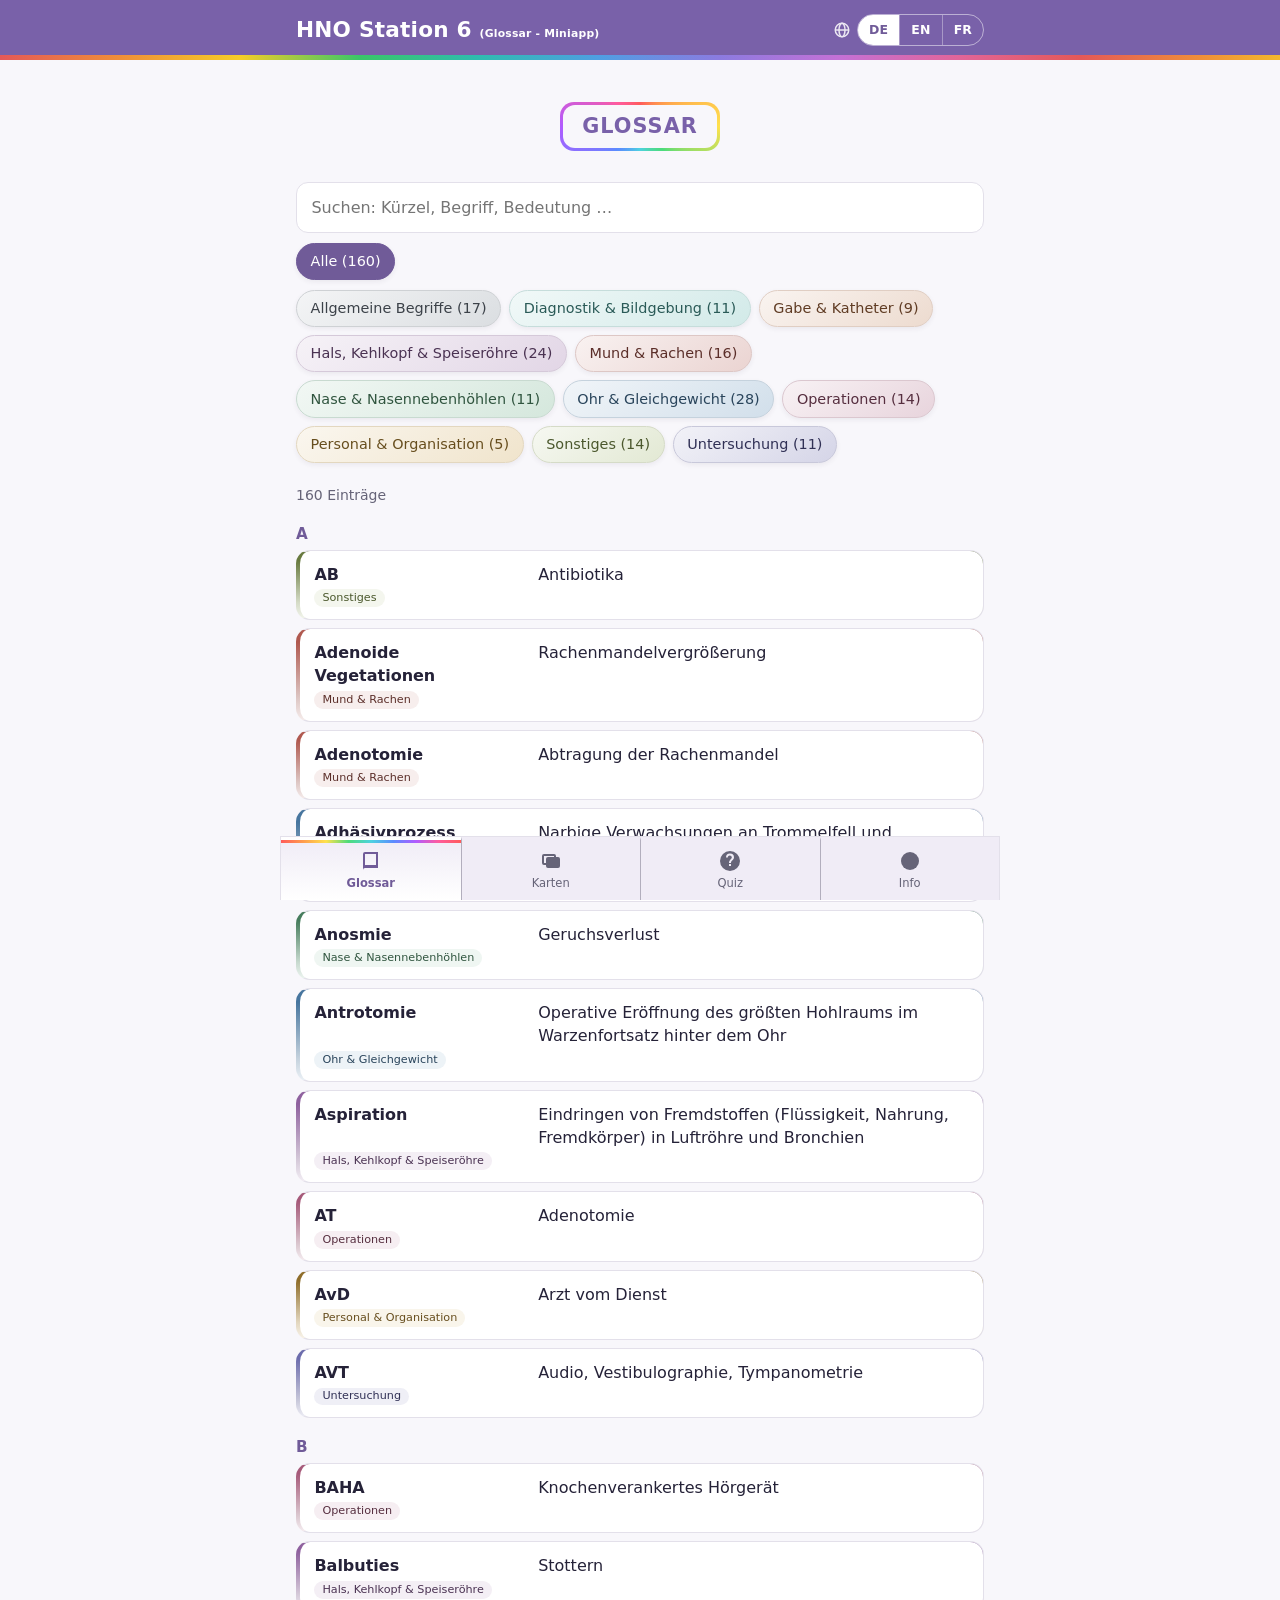
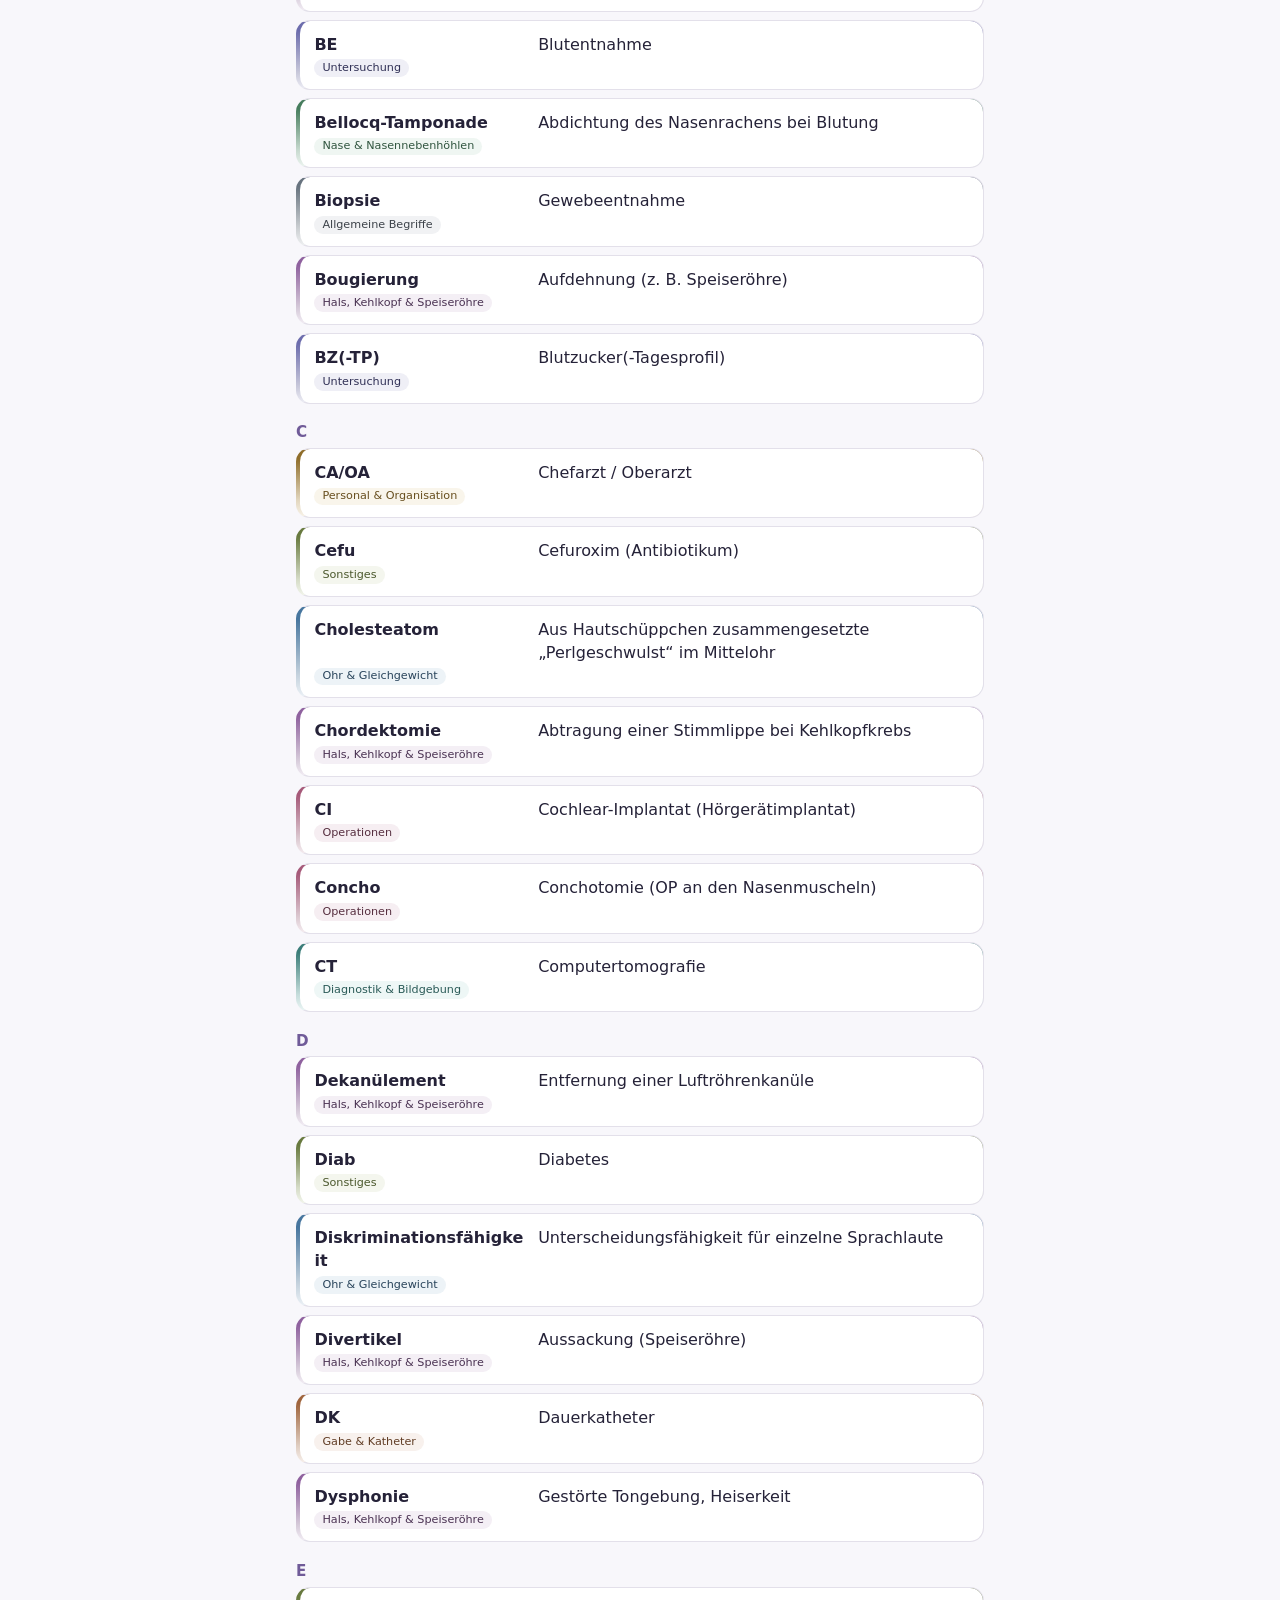
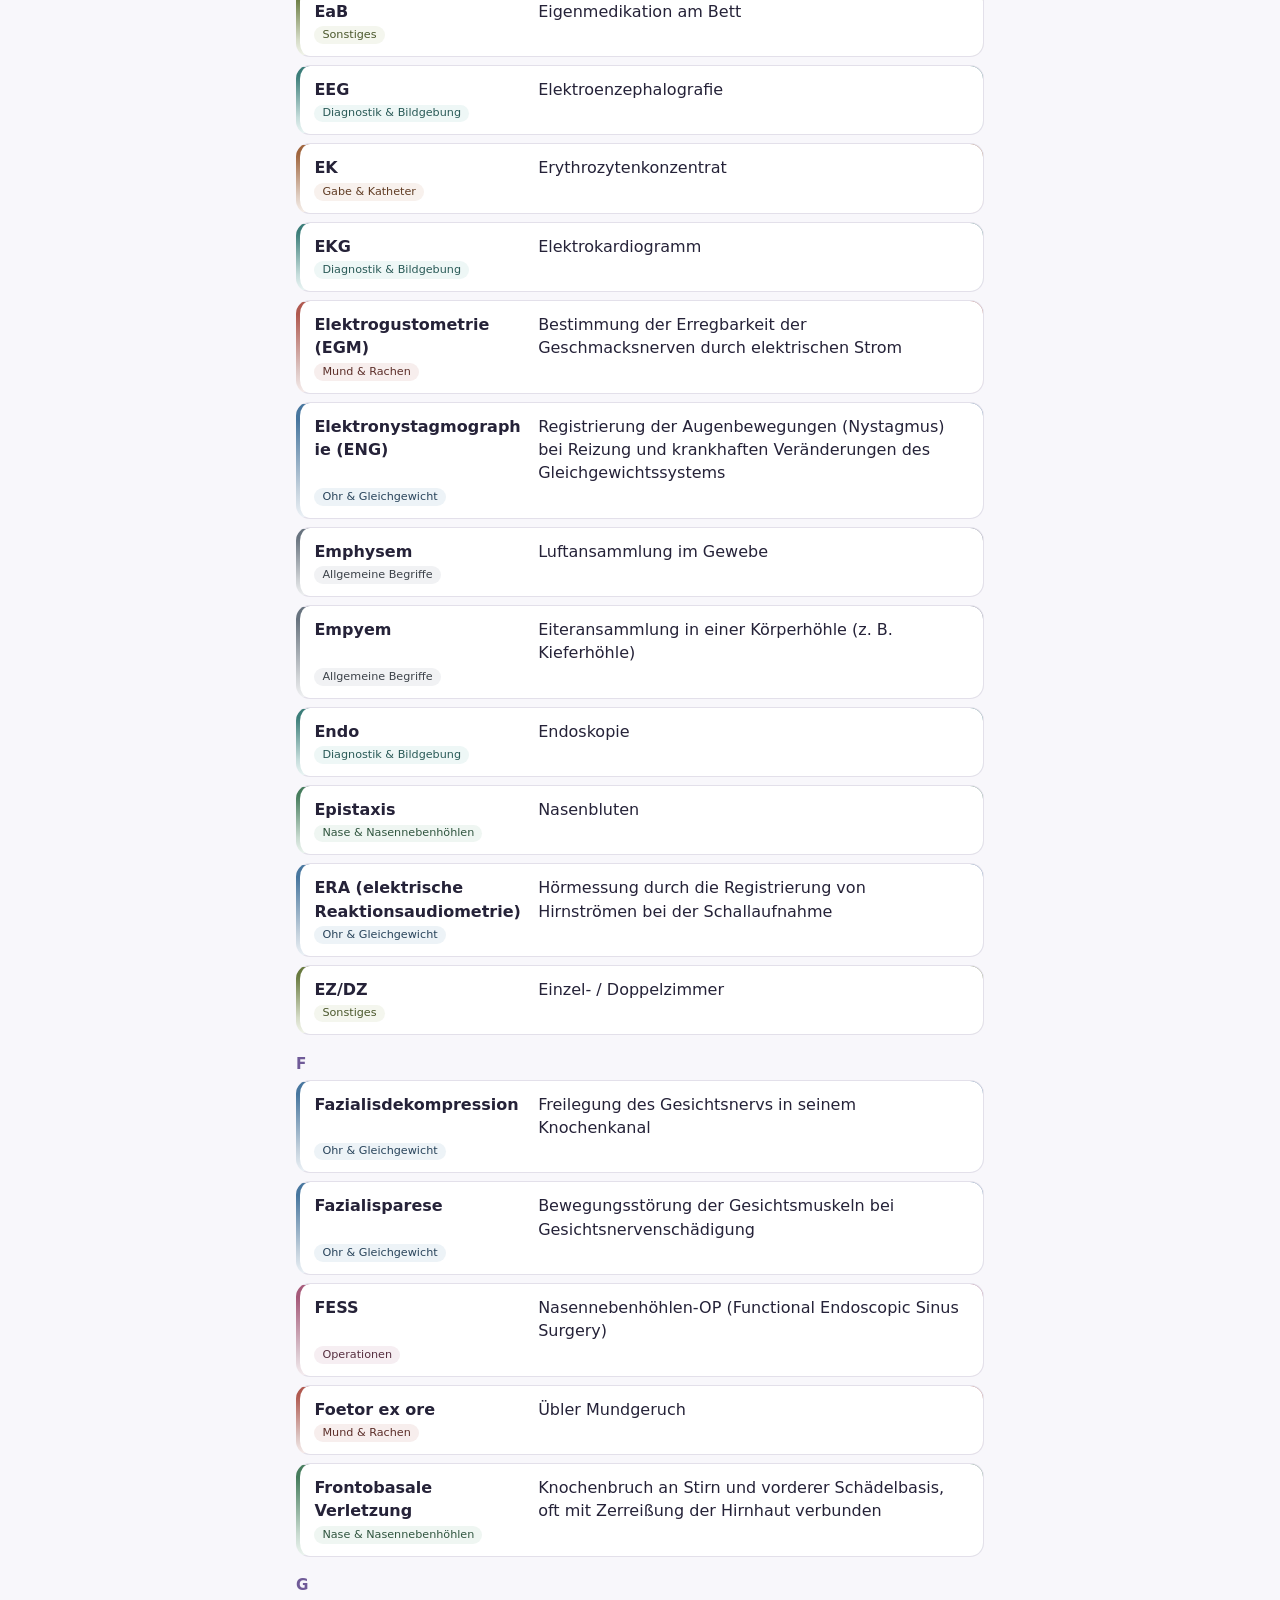
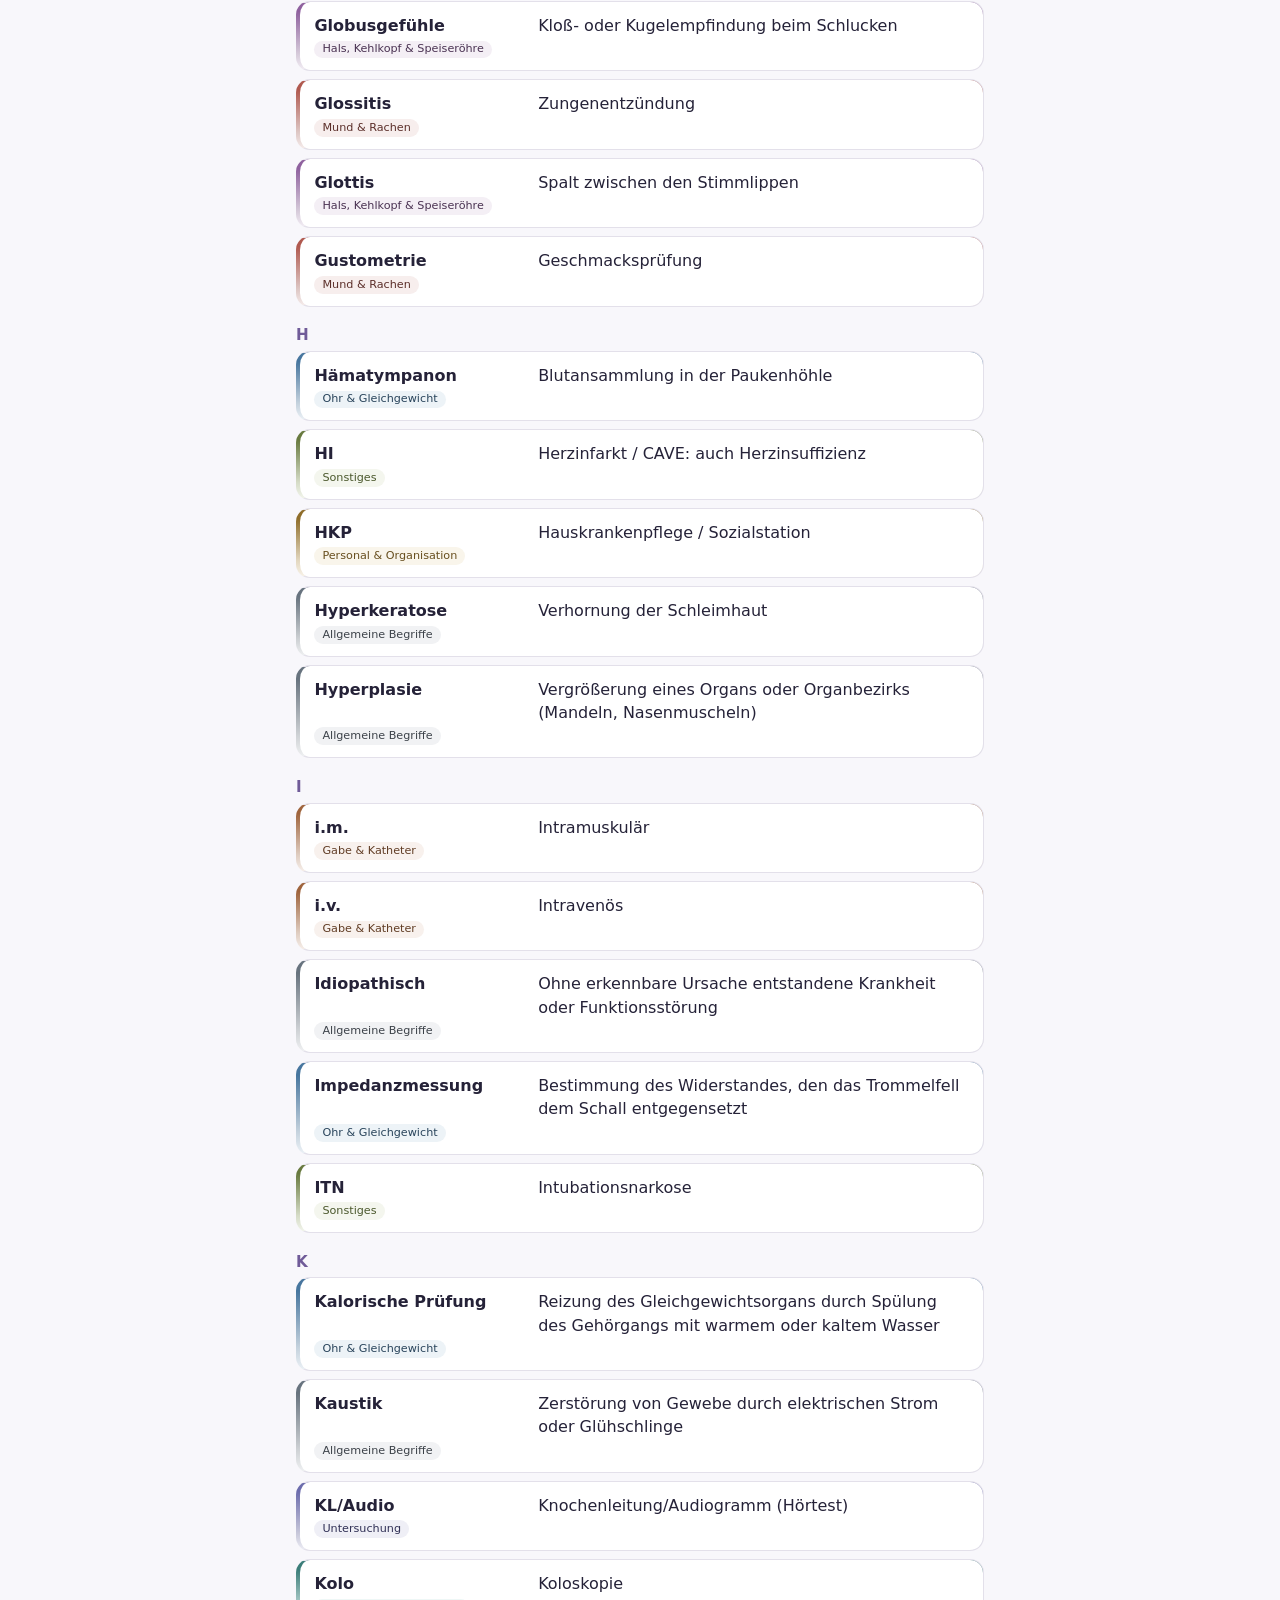
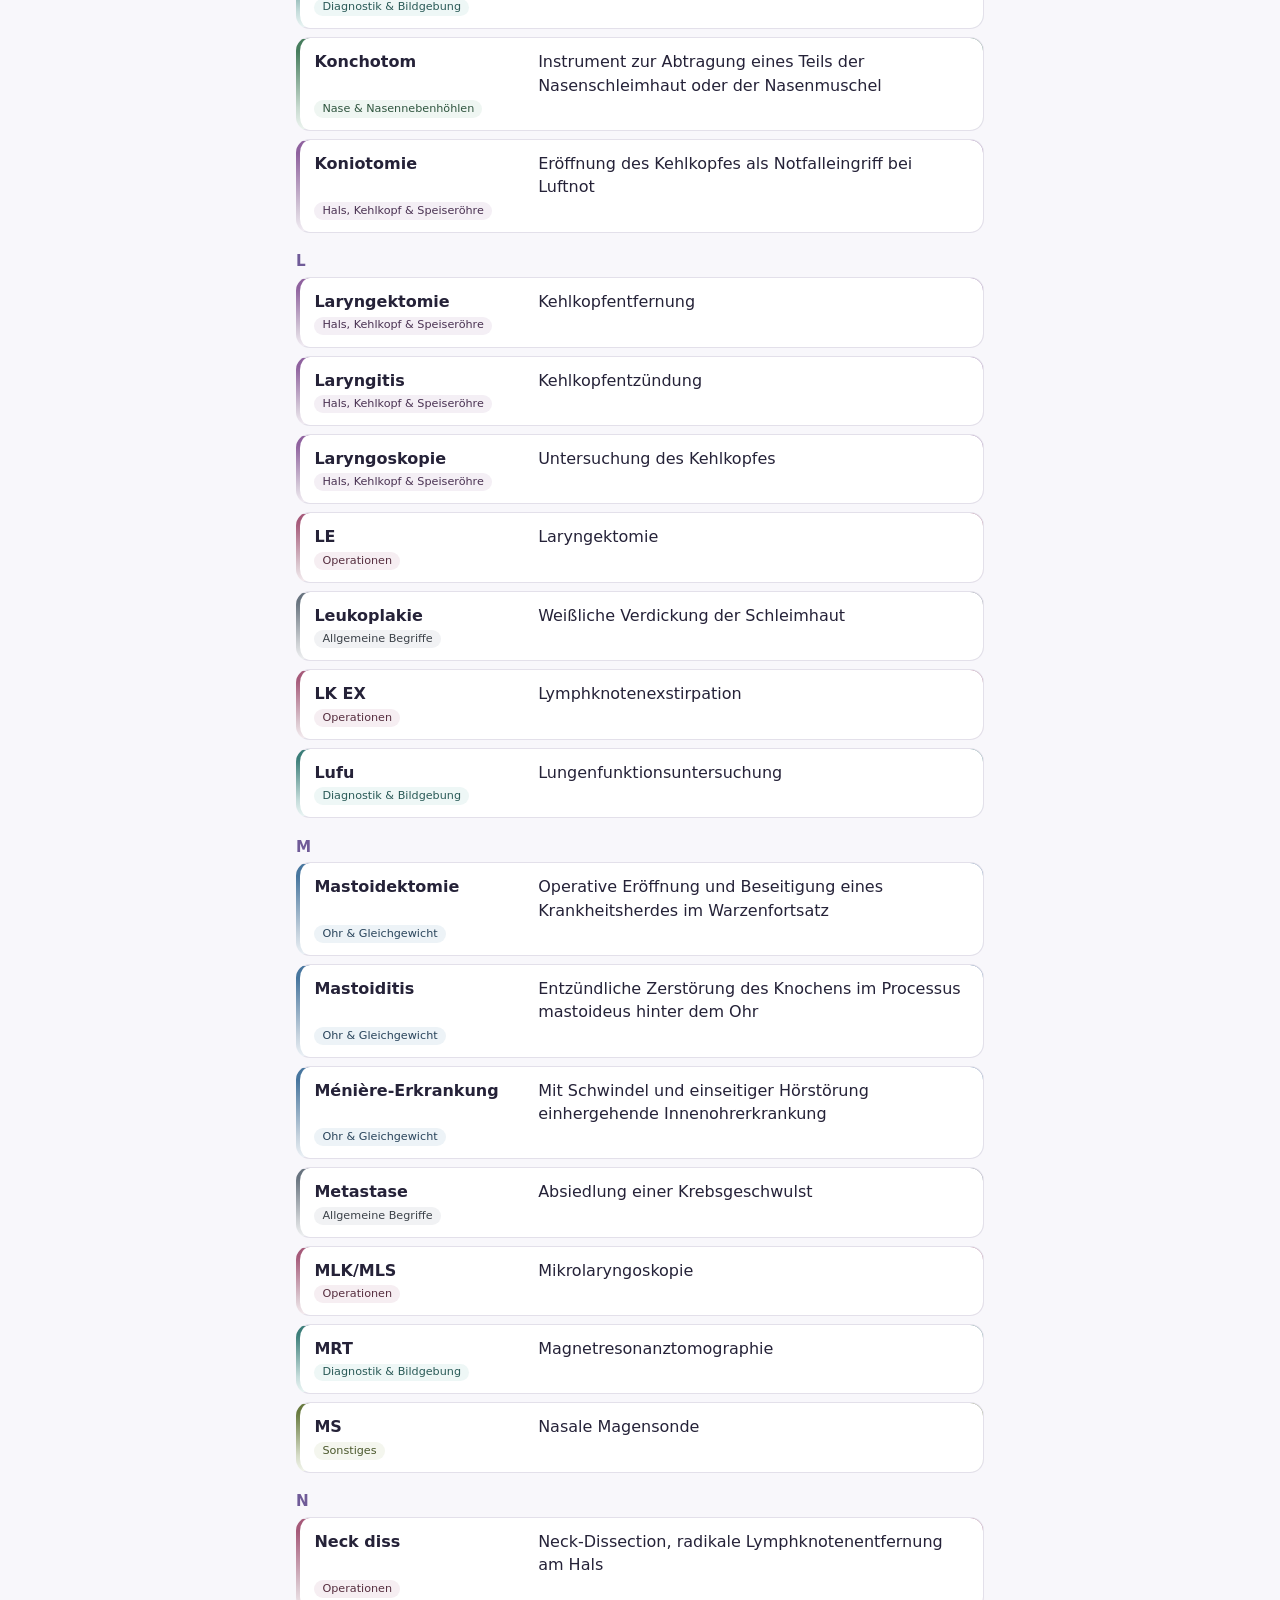
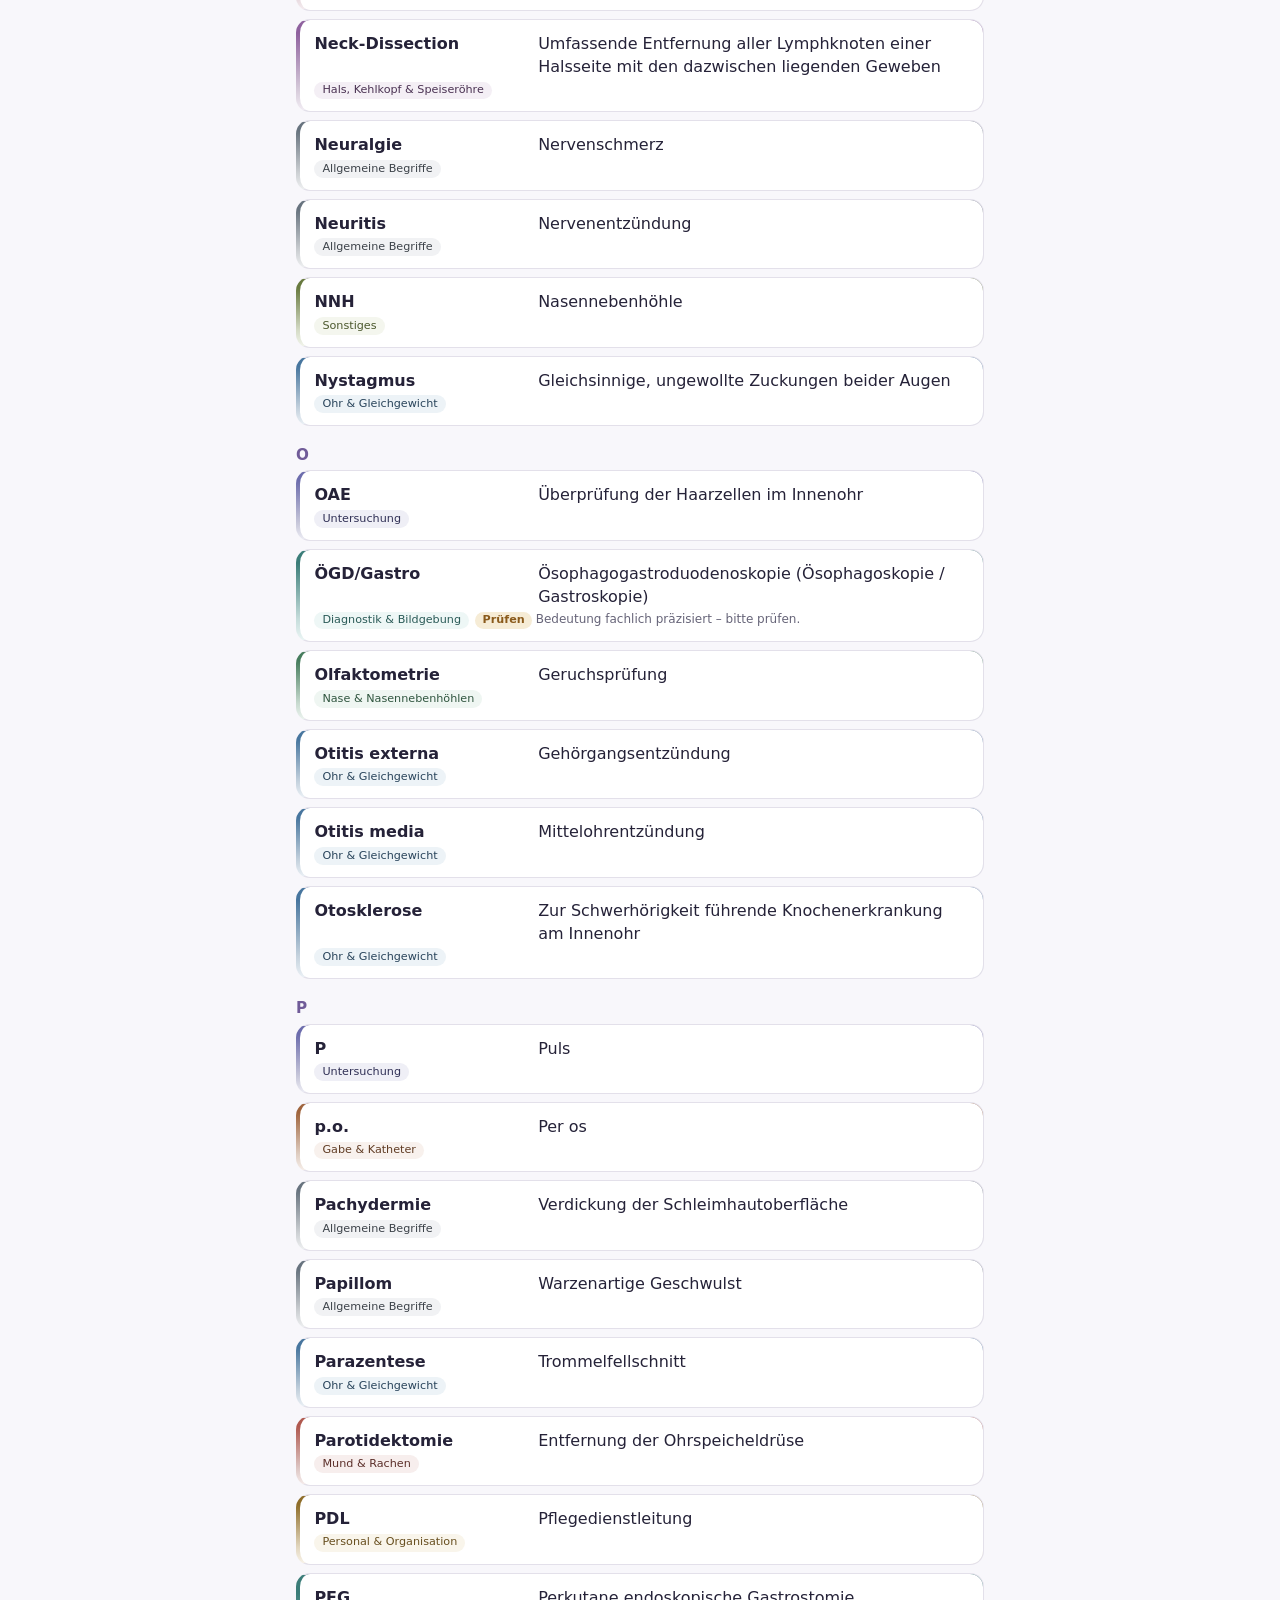
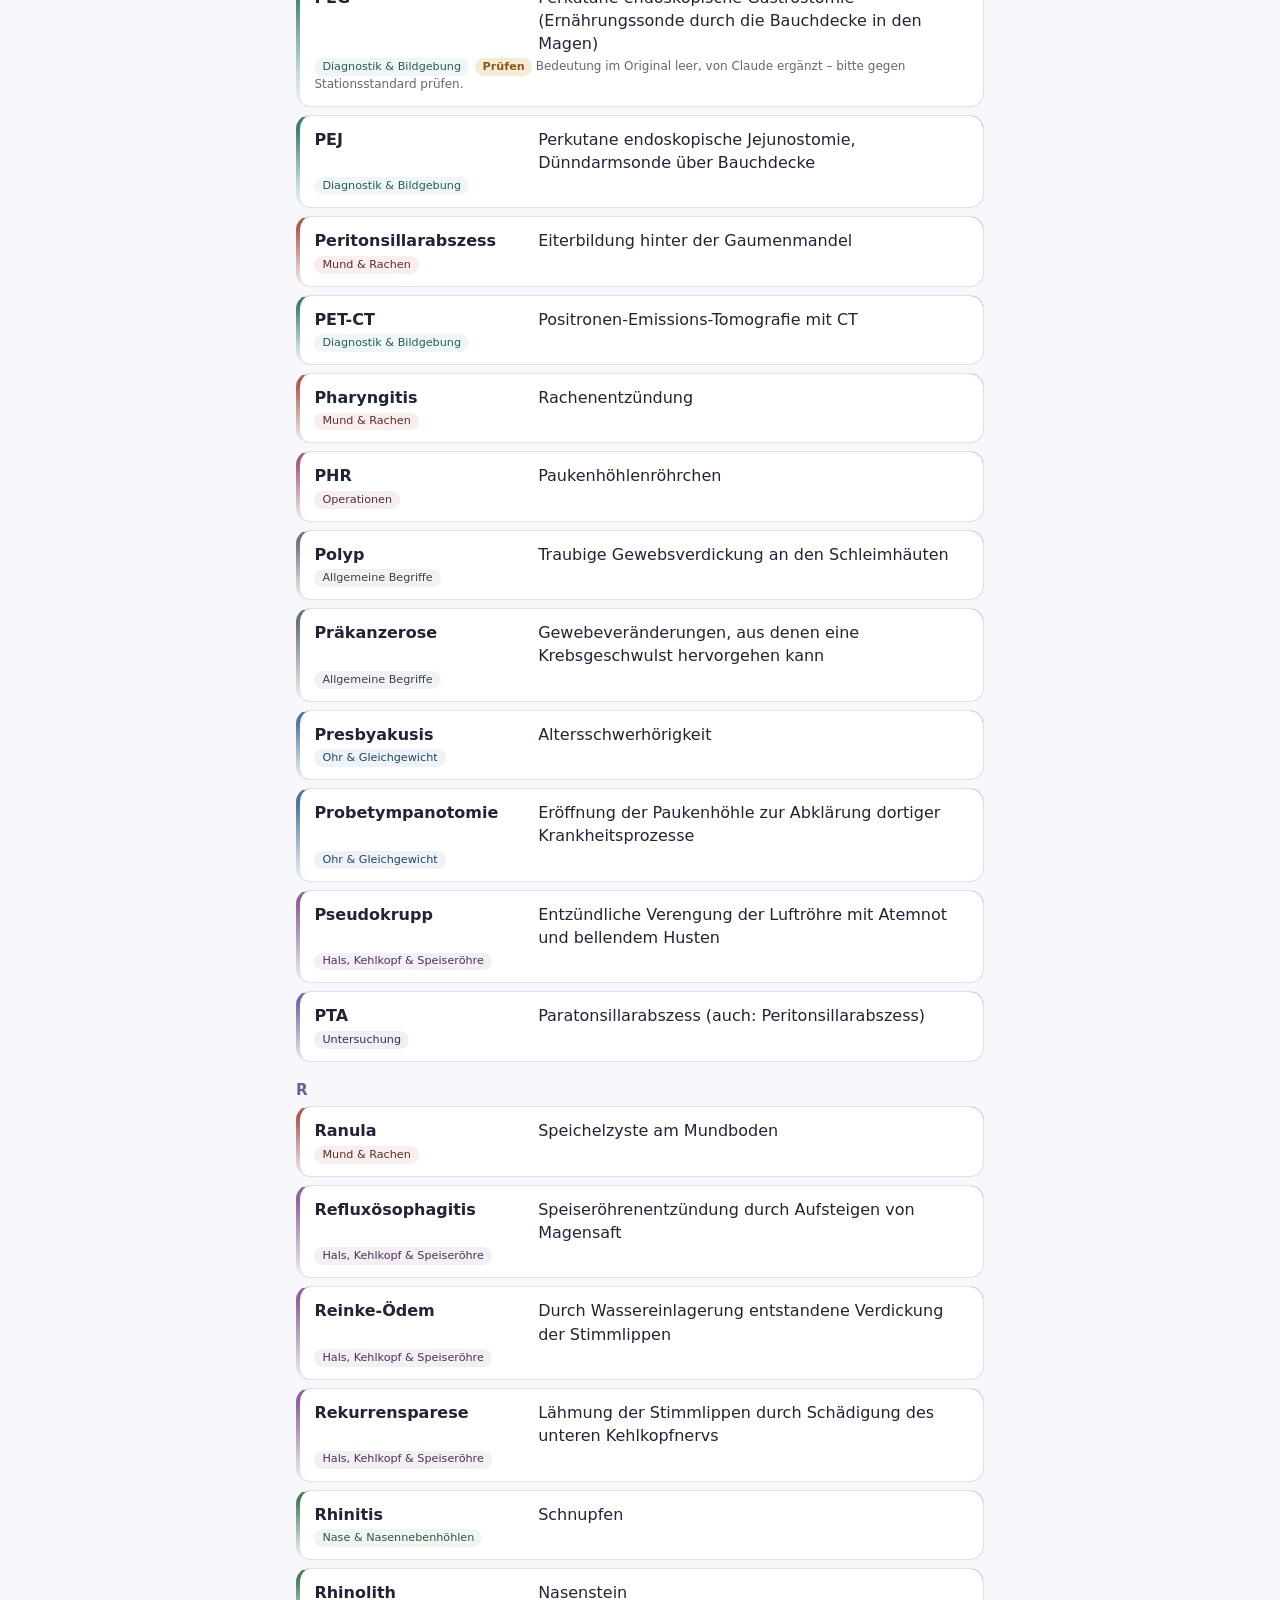
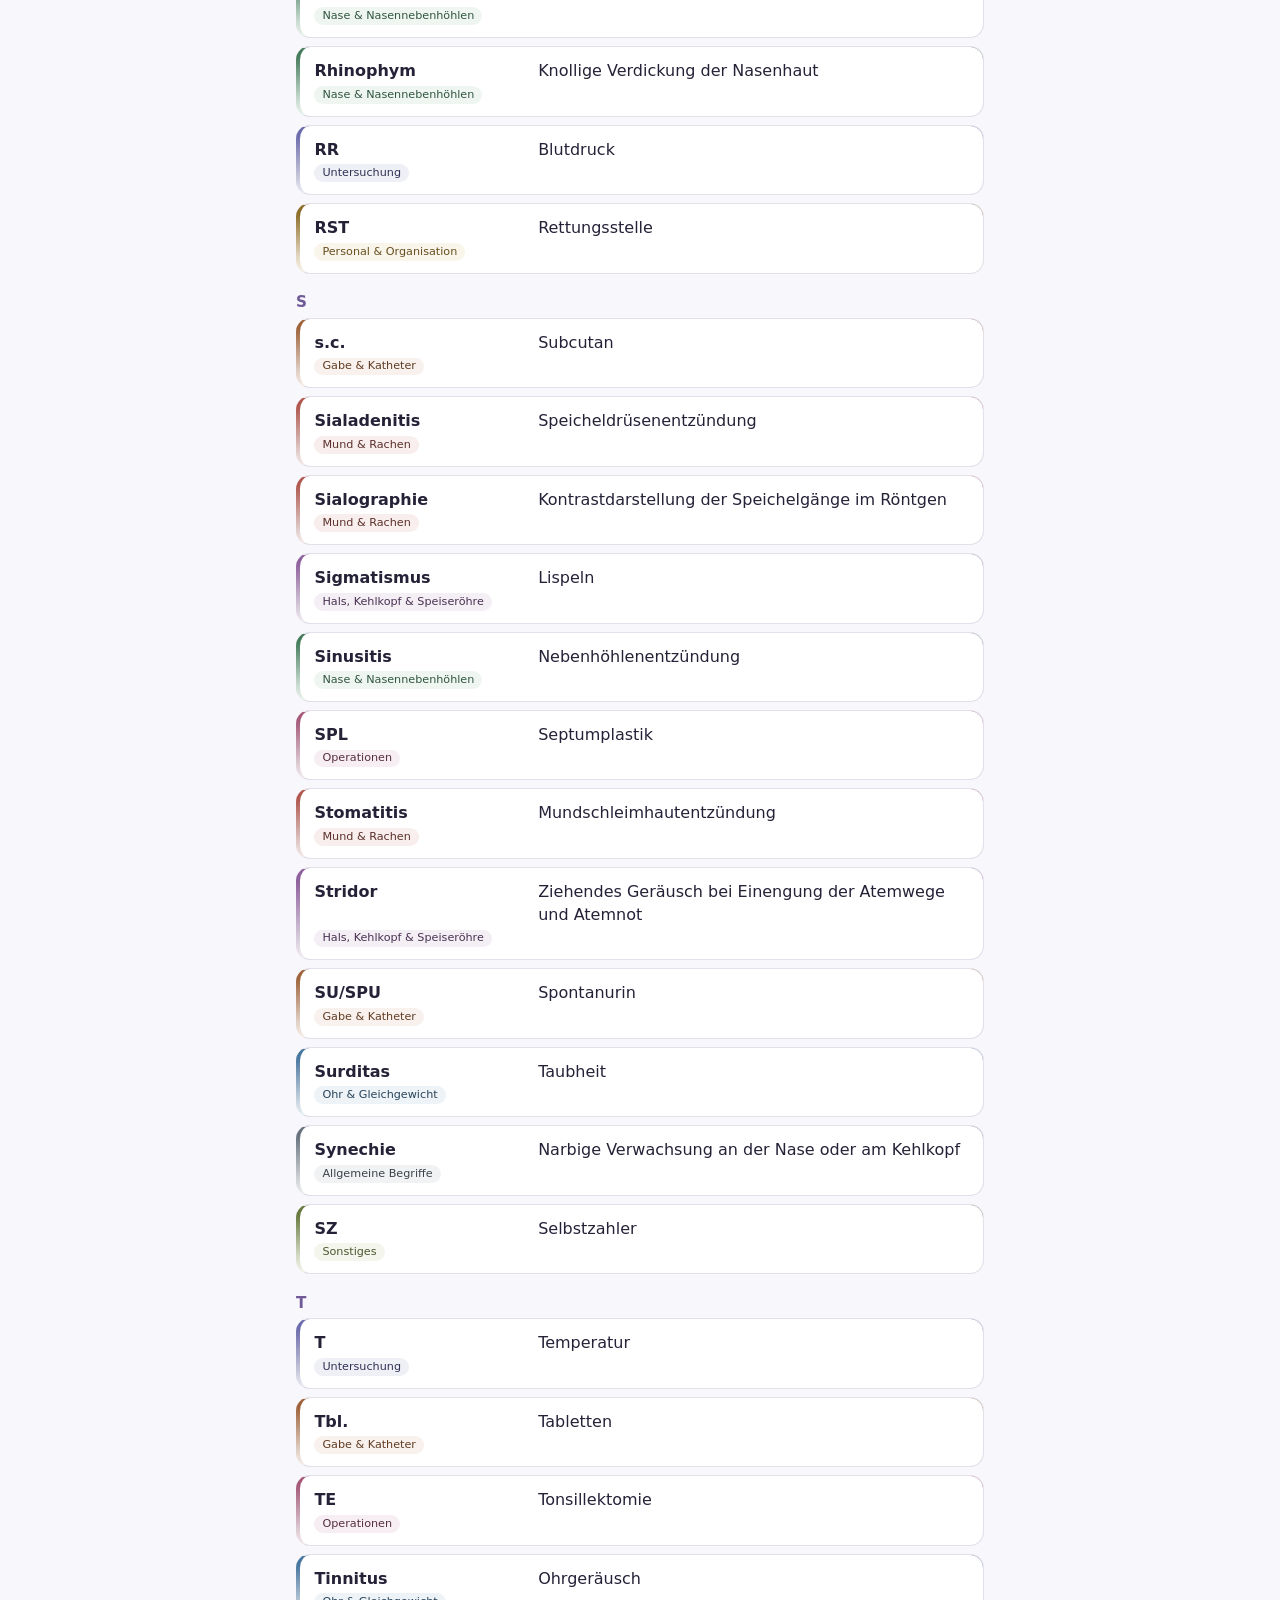
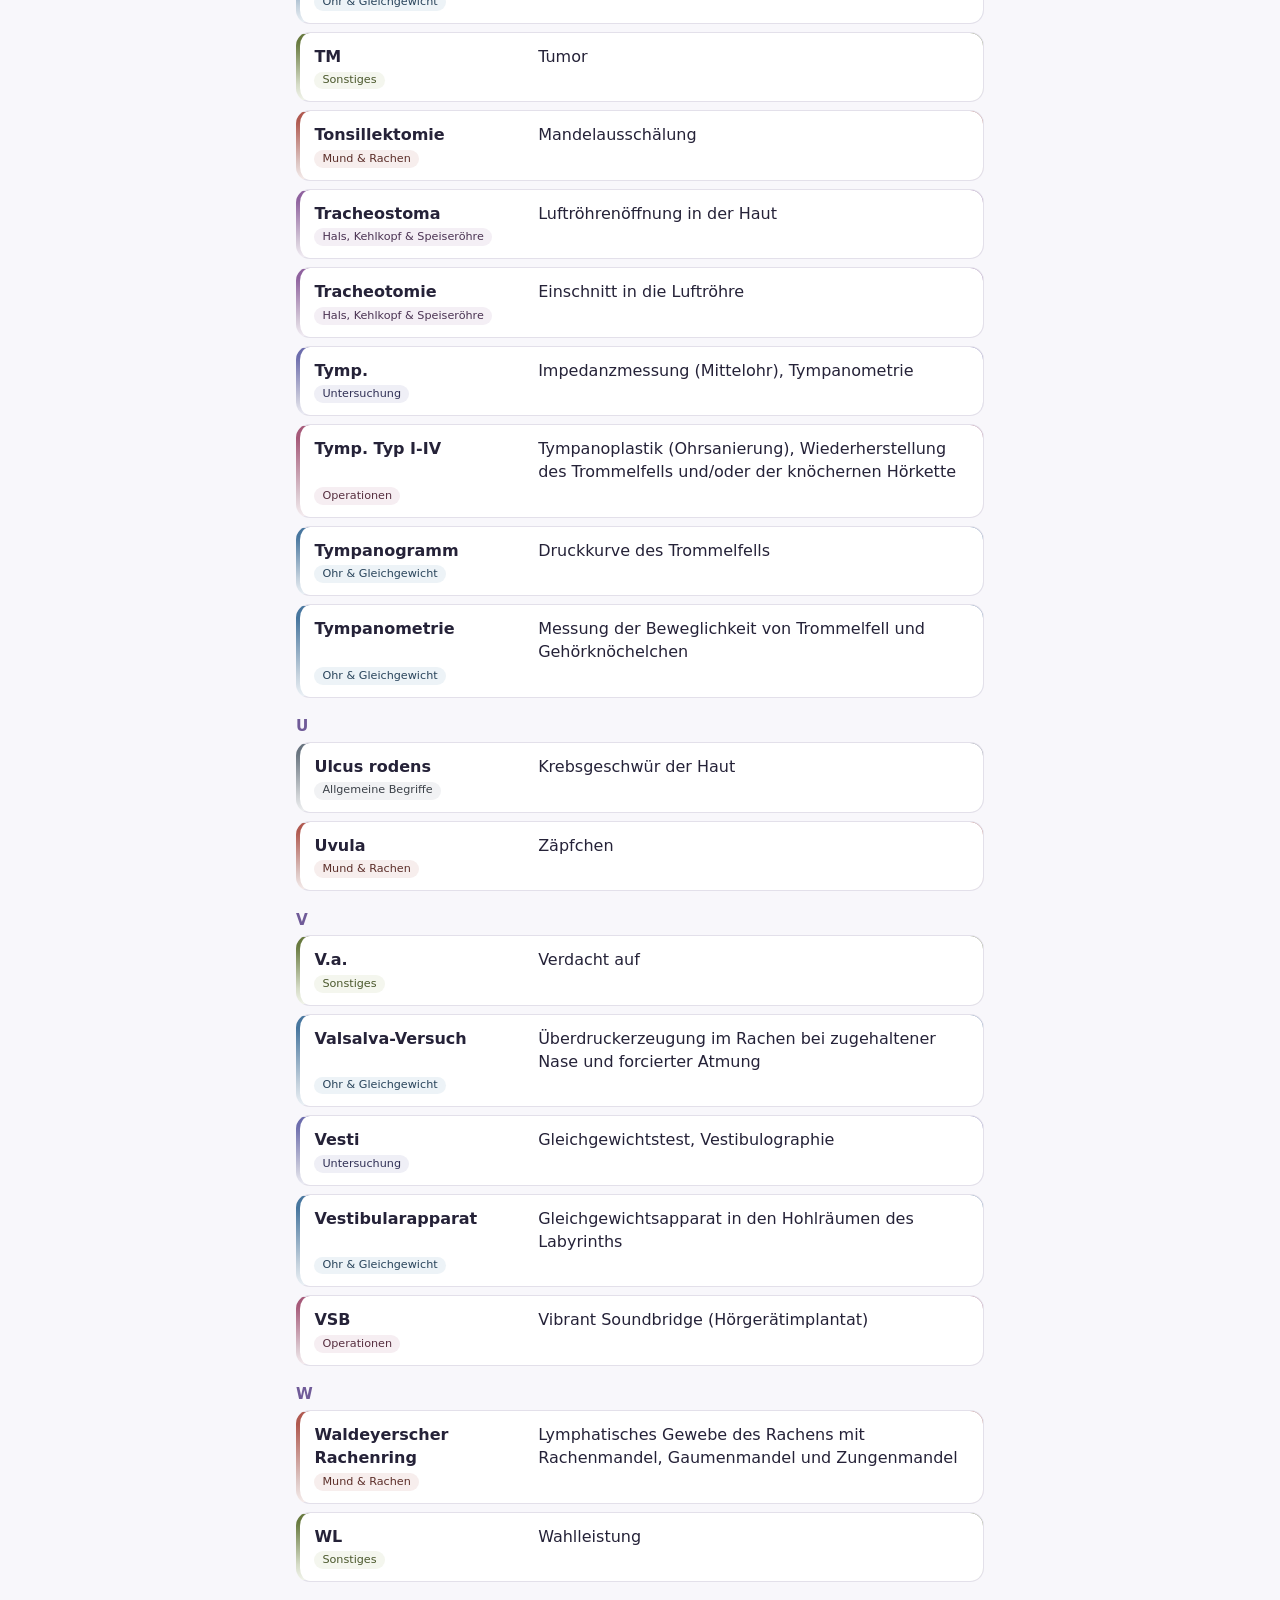
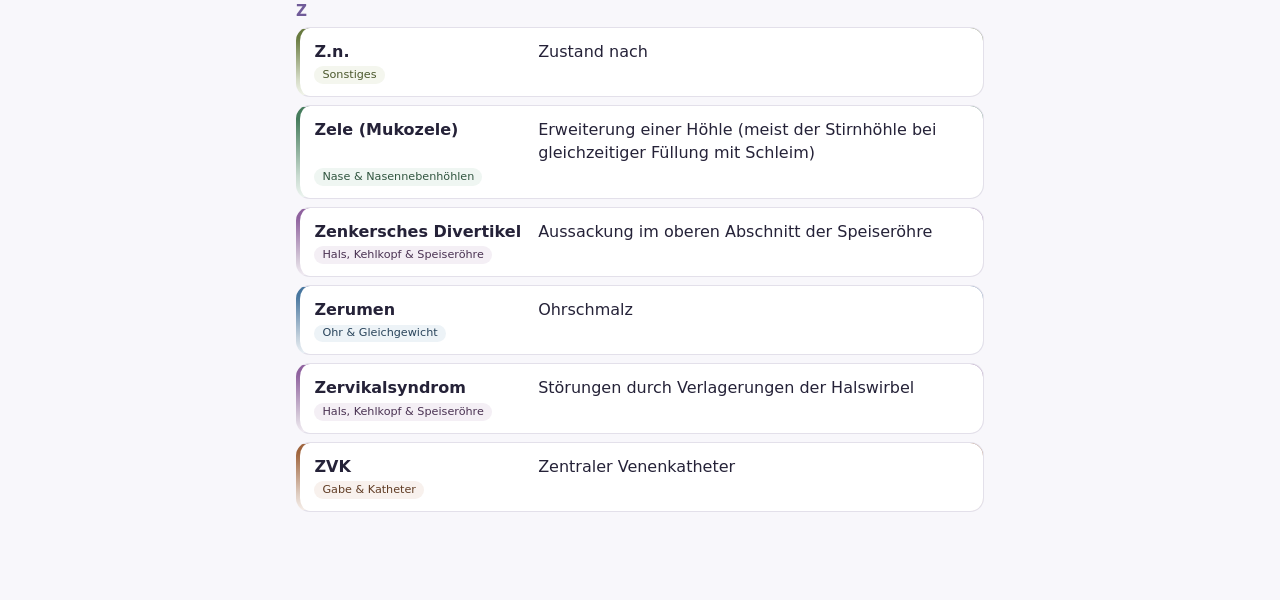
==== commit b0e5a26d: "Info-Button aus dem Header in die Tab-Leiste (Footer) verschieben Der Info-Button im Header war mit " ====
--- a/index.html
+++ b/index.html
@@ -19,9 +19,6 @@
 <header class="top">
   <h1>HNO Station 6 <span class="span_title">(Glossar - Miniapp)</span></h1>
   <div class="top-r">
-    <button type="button" id="info-btn" class="icon-btn" aria-label="Über die App" data-aria="about_h" title="Über die App" data-title="about_h" aria-haspopup="dialog">
-      <svg viewBox="0 0 24 24" aria-hidden="true"><circle cx="12" cy="12" r="9"/><line x1="12" y1="10.5" x2="12" y2="16"/><circle cx="12" cy="7.5" r="1.15" fill="currentColor" stroke="none"/></svg>
-    </button>
     <div class="lang" id="lang-switch" role="group" aria-label="Sprache und Übersetzung" data-aria="lang_group">
       <svg viewBox="0 0 24 24" aria-hidden="true"><circle cx="12" cy="12" r="9"/><ellipse cx="12" cy="12" rx="4" ry="9"/><path d="M3 12h18"/></svg>
       <span class="lang-seg">
@@ -126,6 +123,7 @@
       </select>
       <label class="lbl" for="q-len" data-i="q_len">Anzahl Fragen</label>
       <select id="q-len">
+        <option value="5">5</option>
         <option value="10">10</option>
         <option value="20">20</option>
         <option value="30">30</option>
@@ -156,6 +154,7 @@
   <button role="tab" id="tab-glossar" data-view="glossar" aria-selected="true"><svg viewBox="0 0 24 24" aria-hidden="true"><path d="M4 5a2 2 0 0 1 2-2h13v16H6a2 2 0 0 0-2 2V5zm2 0v11.2c.3-.1.6-.2 1-.2h10V5H6z"/></svg><span data-i="tab_glossar">Glossar</span></button>
   <button role="tab" id="tab-karten" data-view="karten" aria-selected="false"><svg viewBox="0 0 24 24" aria-hidden="true"><path d="M3 7a2 2 0 0 1 2-2h10a2 2 0 0 1 2 2v1h2a2 2 0 0 1 2 2v7a2 2 0 0 1-2 2H9a2 2 0 0 1-2-2v-1H5a2 2 0 0 1-2-2V7zm4 9V10a2 2 0 0 1 2-2h6V7H5v7h2z"/></svg><span data-i="tab_karten">Karten</span></button>
   <button role="tab" id="tab-quiz" data-view="quiz" aria-selected="false"><svg viewBox="0 0 24 24" aria-hidden="true"><path d="M12 2a10 10 0 1 0 0 20 10 10 0 0 0 0-20zm1 15h-2v-2h2v2zm1.8-6.1-.9.9c-.6.6-.9 1-.9 2.2h-2v-.5c0-1 .4-1.9 1.1-2.6l1.2-1.3c.3-.3.5-.8.5-1.2 0-1.1-.9-2-2-2s-2 .9-2 2H8a4 4 0 1 1 8 0c0 .9-.4 1.7-1.2 2.5z"/></svg><span data-i="tab_quiz">Quiz</span></button>
+  <button type="button" id="info-btn" aria-haspopup="dialog"><svg viewBox="0 0 24 24" aria-hidden="true"><circle cx="12" cy="12" r="9"/><line x1="12" y1="10.5" x2="12" y2="16"/><circle cx="12" cy="7.5" r="1.15" fill="currentColor" stroke="none"/></svg><span data-i="tab_info">Info</span></button>
 </nav>
 
 <div id="update-banner" class="update-banner" role="status" hidden>
--- a/style.css
+++ b/style.css
@@ -140,8 +140,7 @@
   z-index: 5;
   background: var(--top);
   color: #fff;
-  height: calc(var(--top-h) + env(safe-area-inset-top));
-  padding: env(safe-area-inset-top) max(16px, calc((100% - 720px) / 2 + 16px)) 0;
+  padding: calc(env(safe-area-inset-top) + .85rem) max(16px, calc((100% - 720px) / 2 + 16px)) .85rem;
   display: flex;
   align-items: center;
   justify-content: space-between;
@@ -154,7 +153,7 @@
   left: 0;
   right: 0;
   bottom: 0;
-  height: 9px;
+  height: 5px;
   /* Weiche Übergänge; gleiche Start-/Endfarbe für einen nahtlosen Umlauf. */
   background: repeating-linear-gradient(
     90deg,
@@ -183,9 +182,8 @@
   font-size: 1.35rem;
   font-weight: 650;
   letter-spacing: .01em;
-  white-space: nowrap;
-  overflow: hidden;
-  text-overflow: ellipsis;
+  line-height: 1.2;
+  overflow-wrap: anywhere;
   min-width: 0
 }
 
@@ -886,7 +884,7 @@
   bottom: 0;
   z-index: 10;
   display: grid;
-  grid-template-columns: repeat(3,1fr);
+  grid-template-columns: repeat(4,1fr);
   max-width: 720px;
   margin: 0 auto;
   height: calc(var(--nav-h) + env(safe-area-inset-bottom));
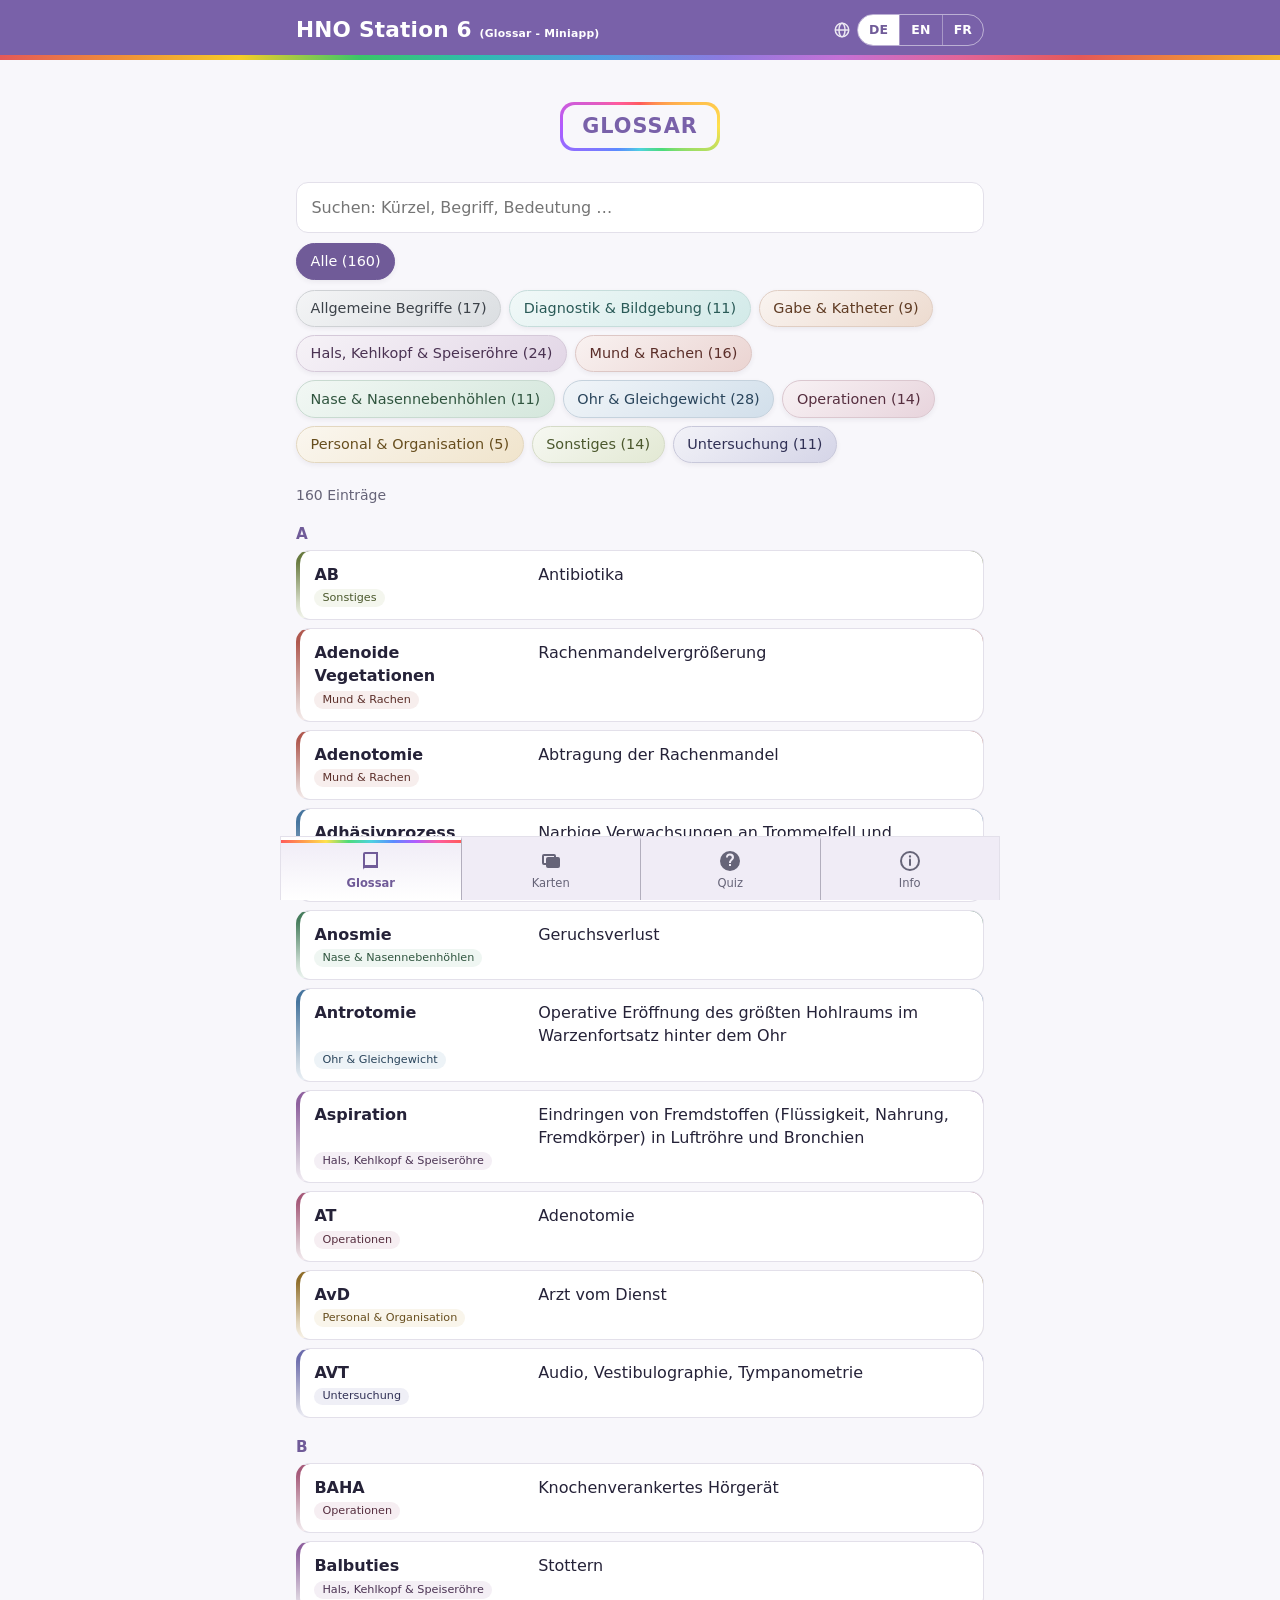
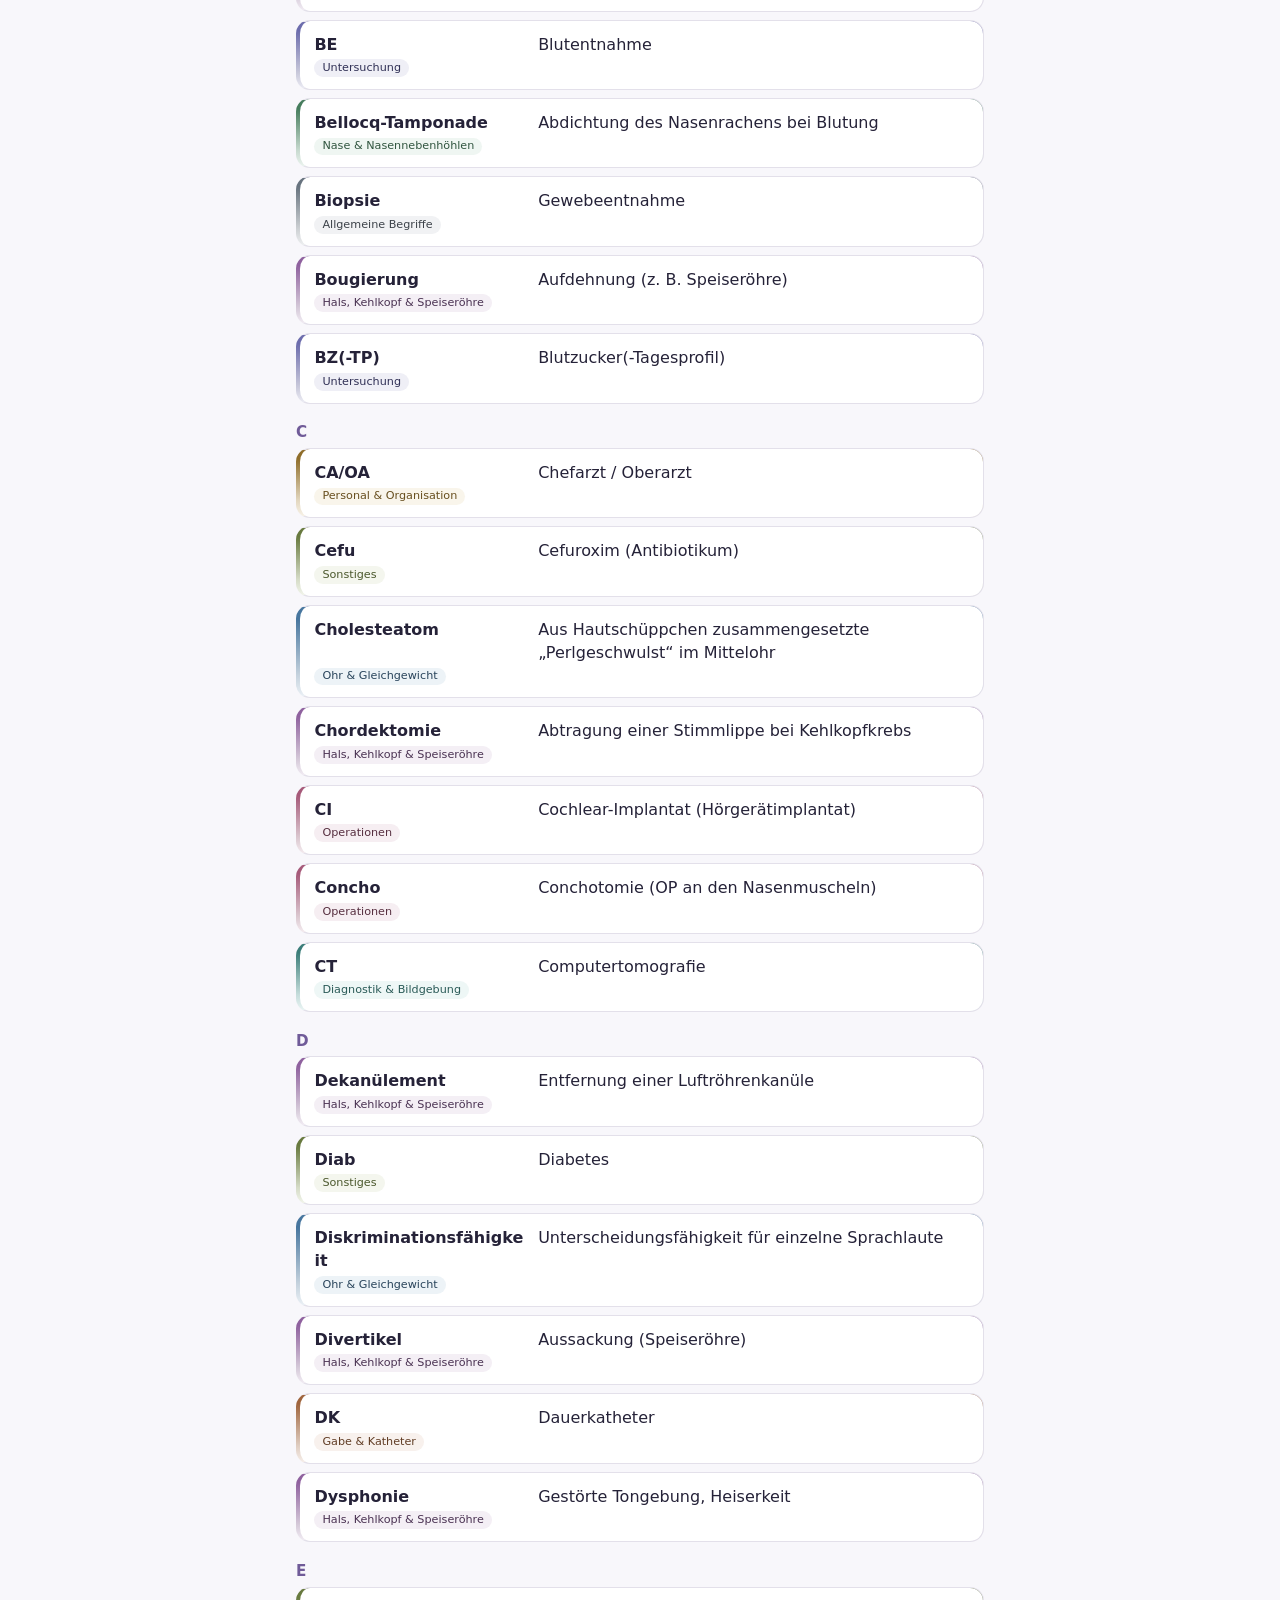
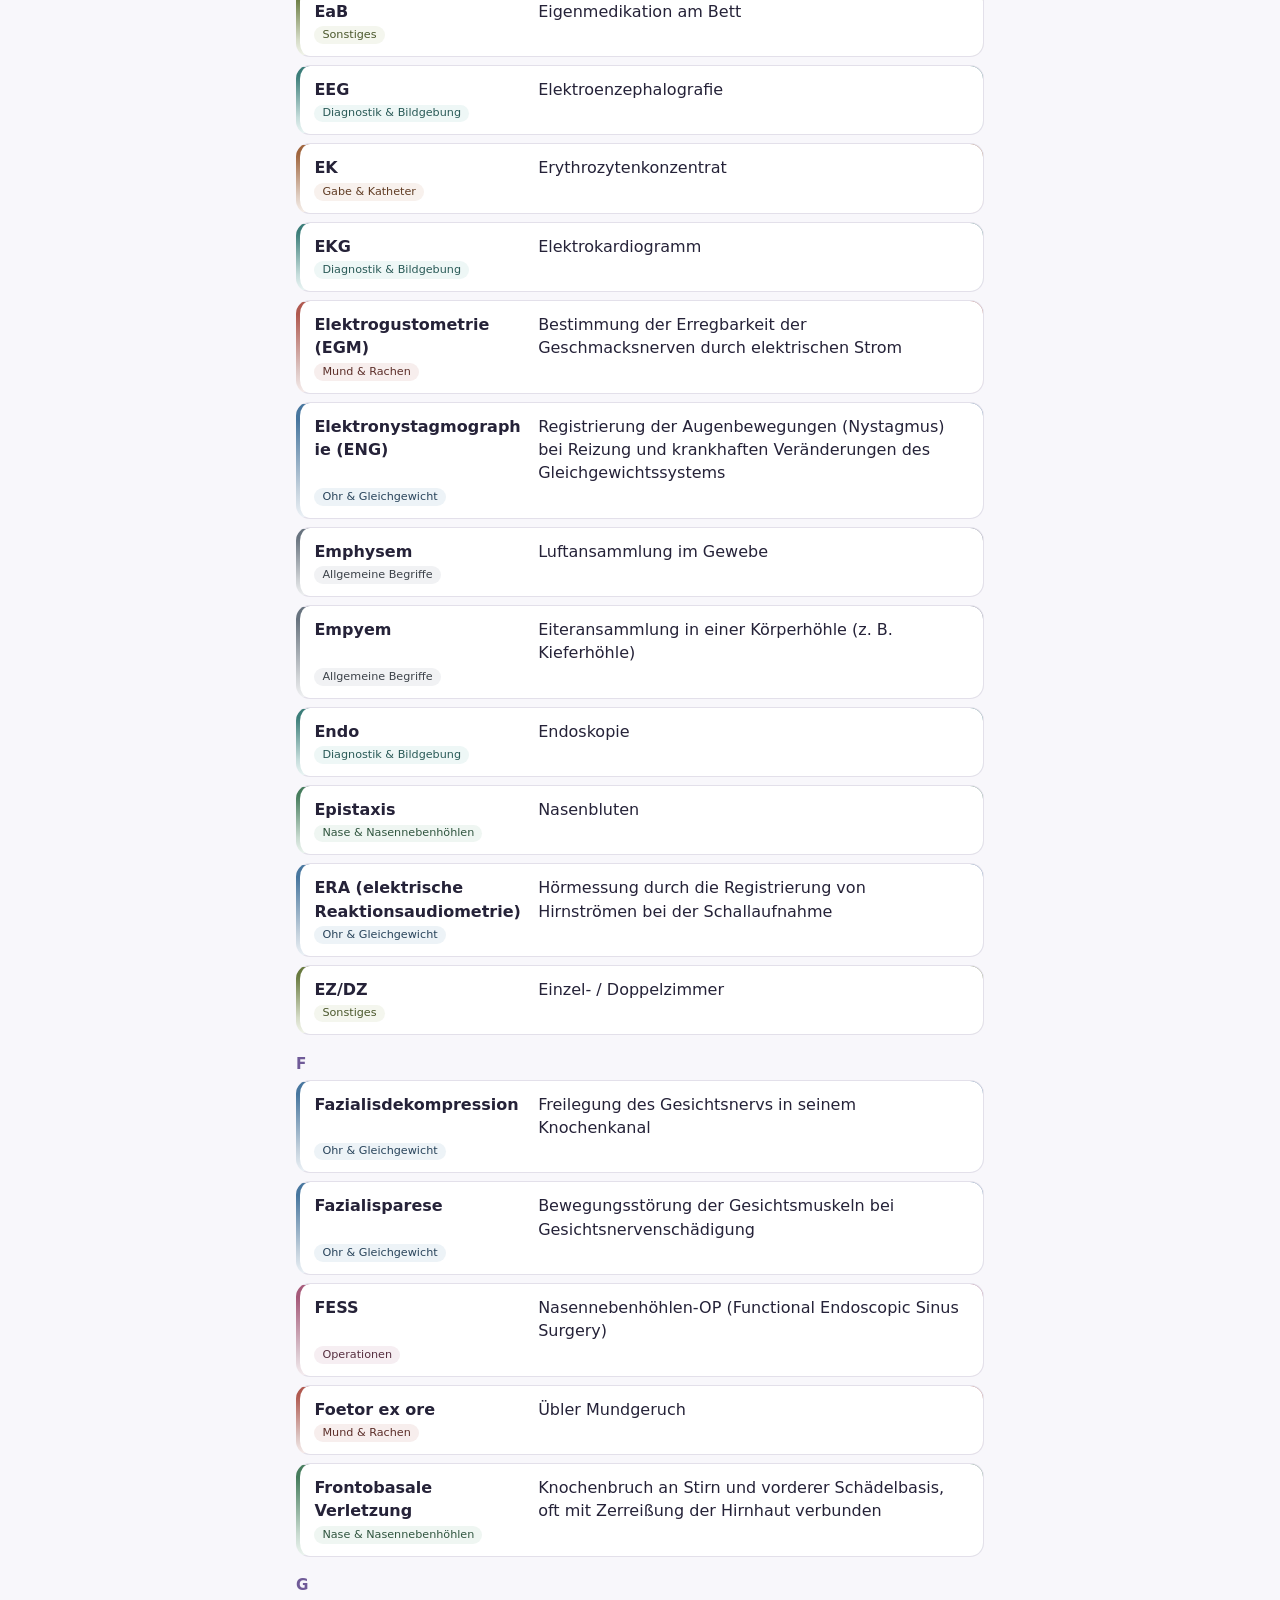
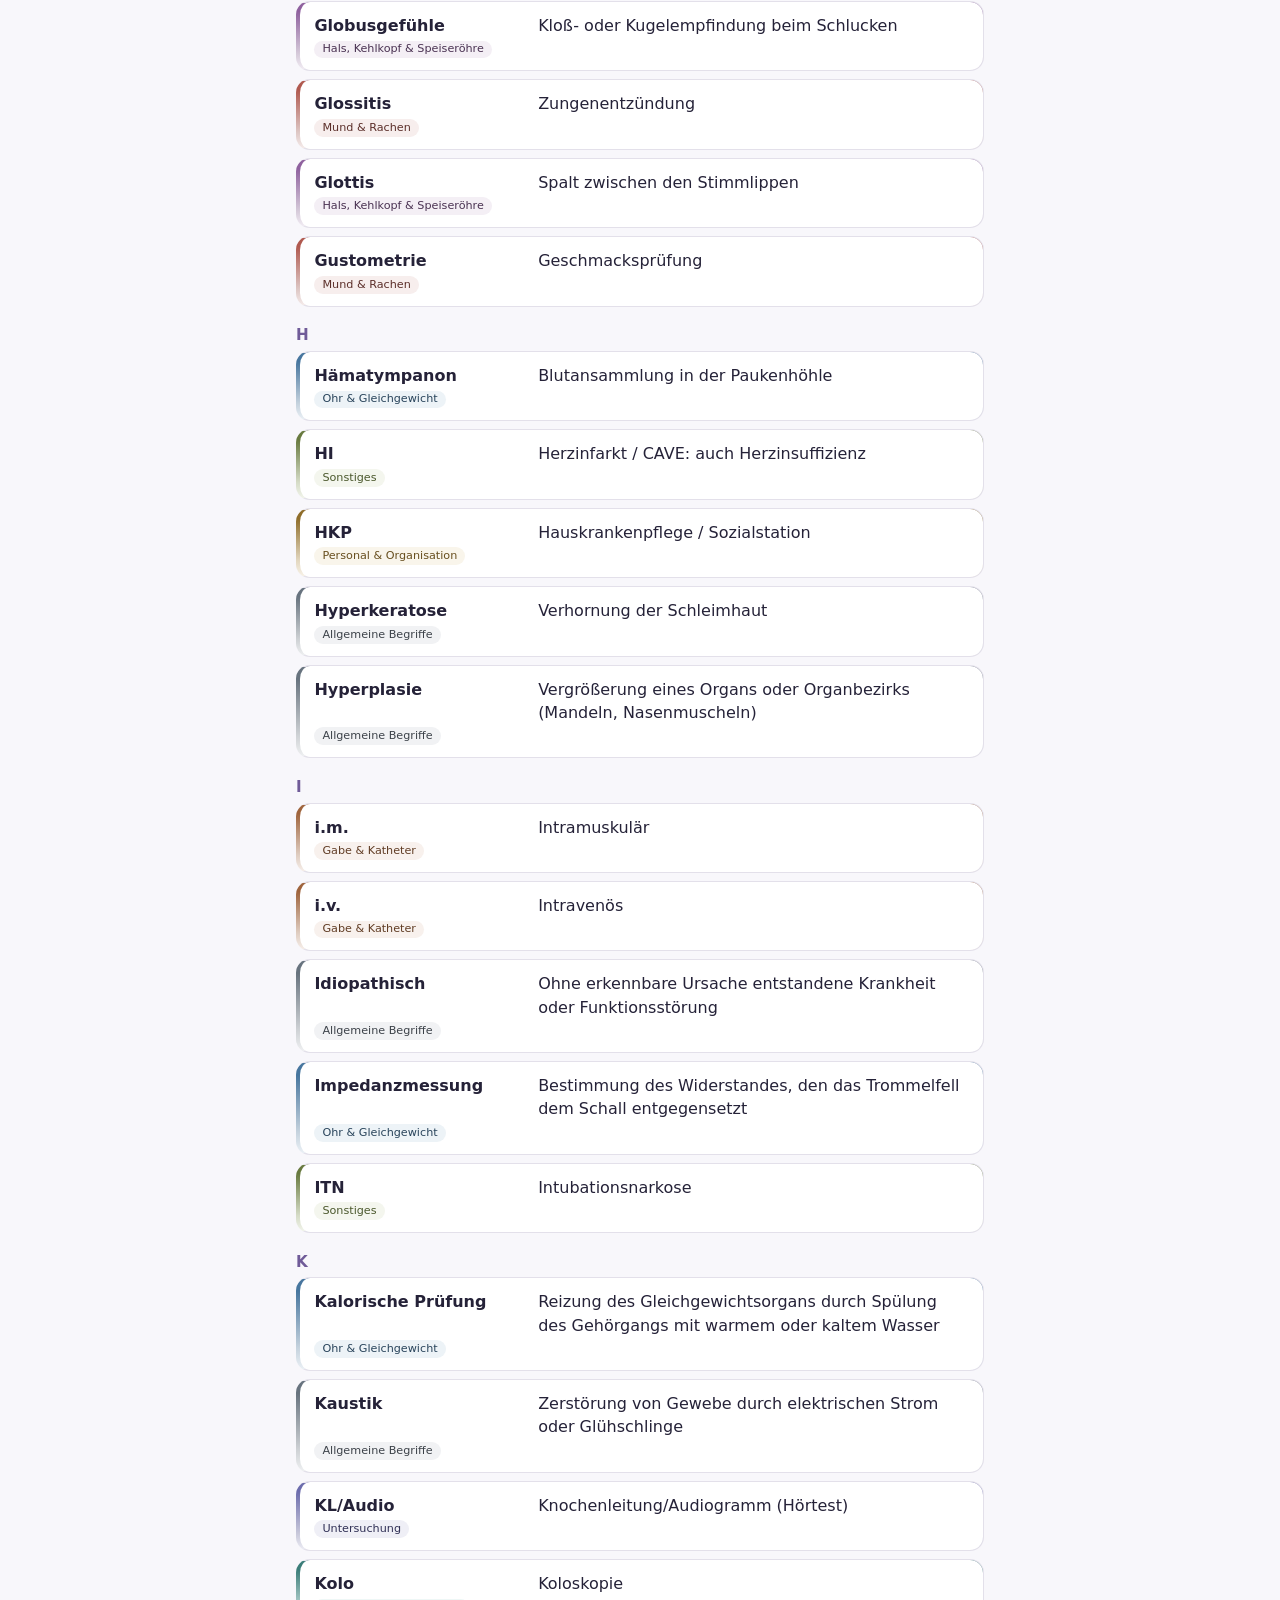
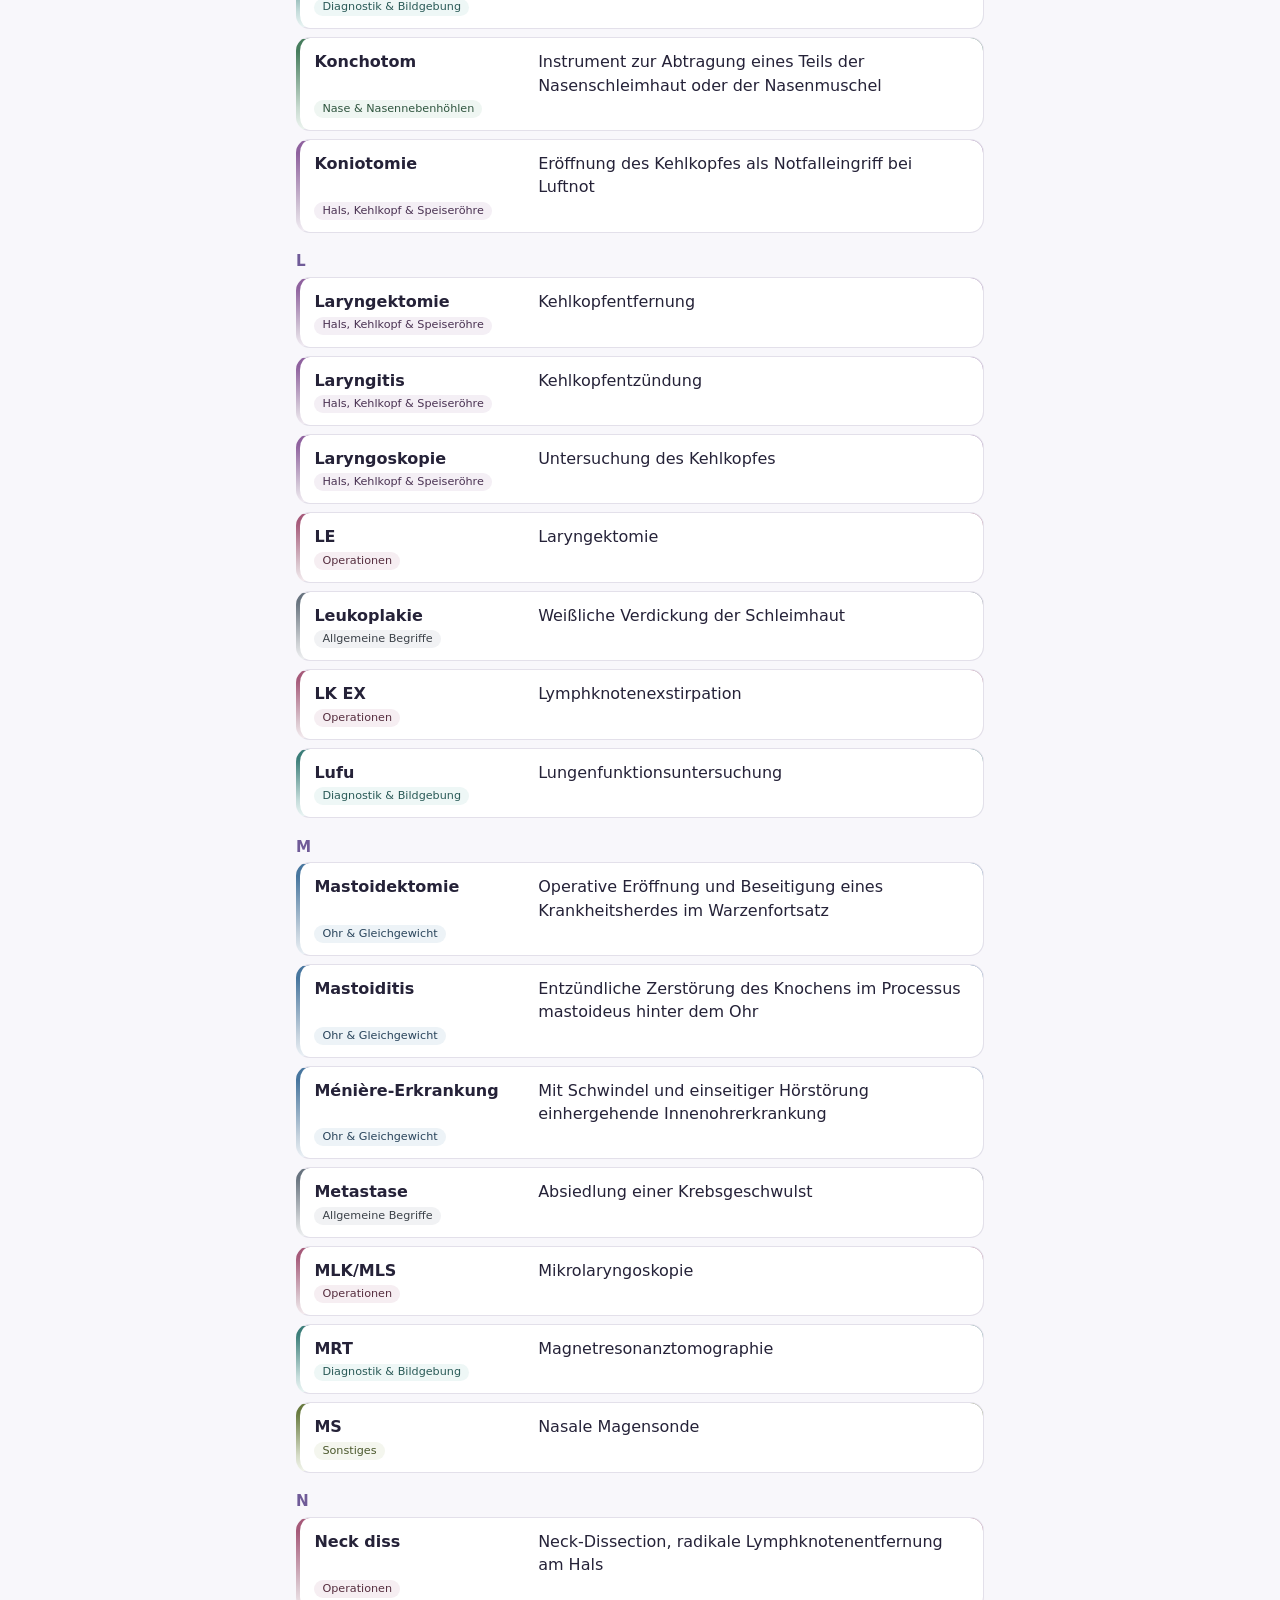
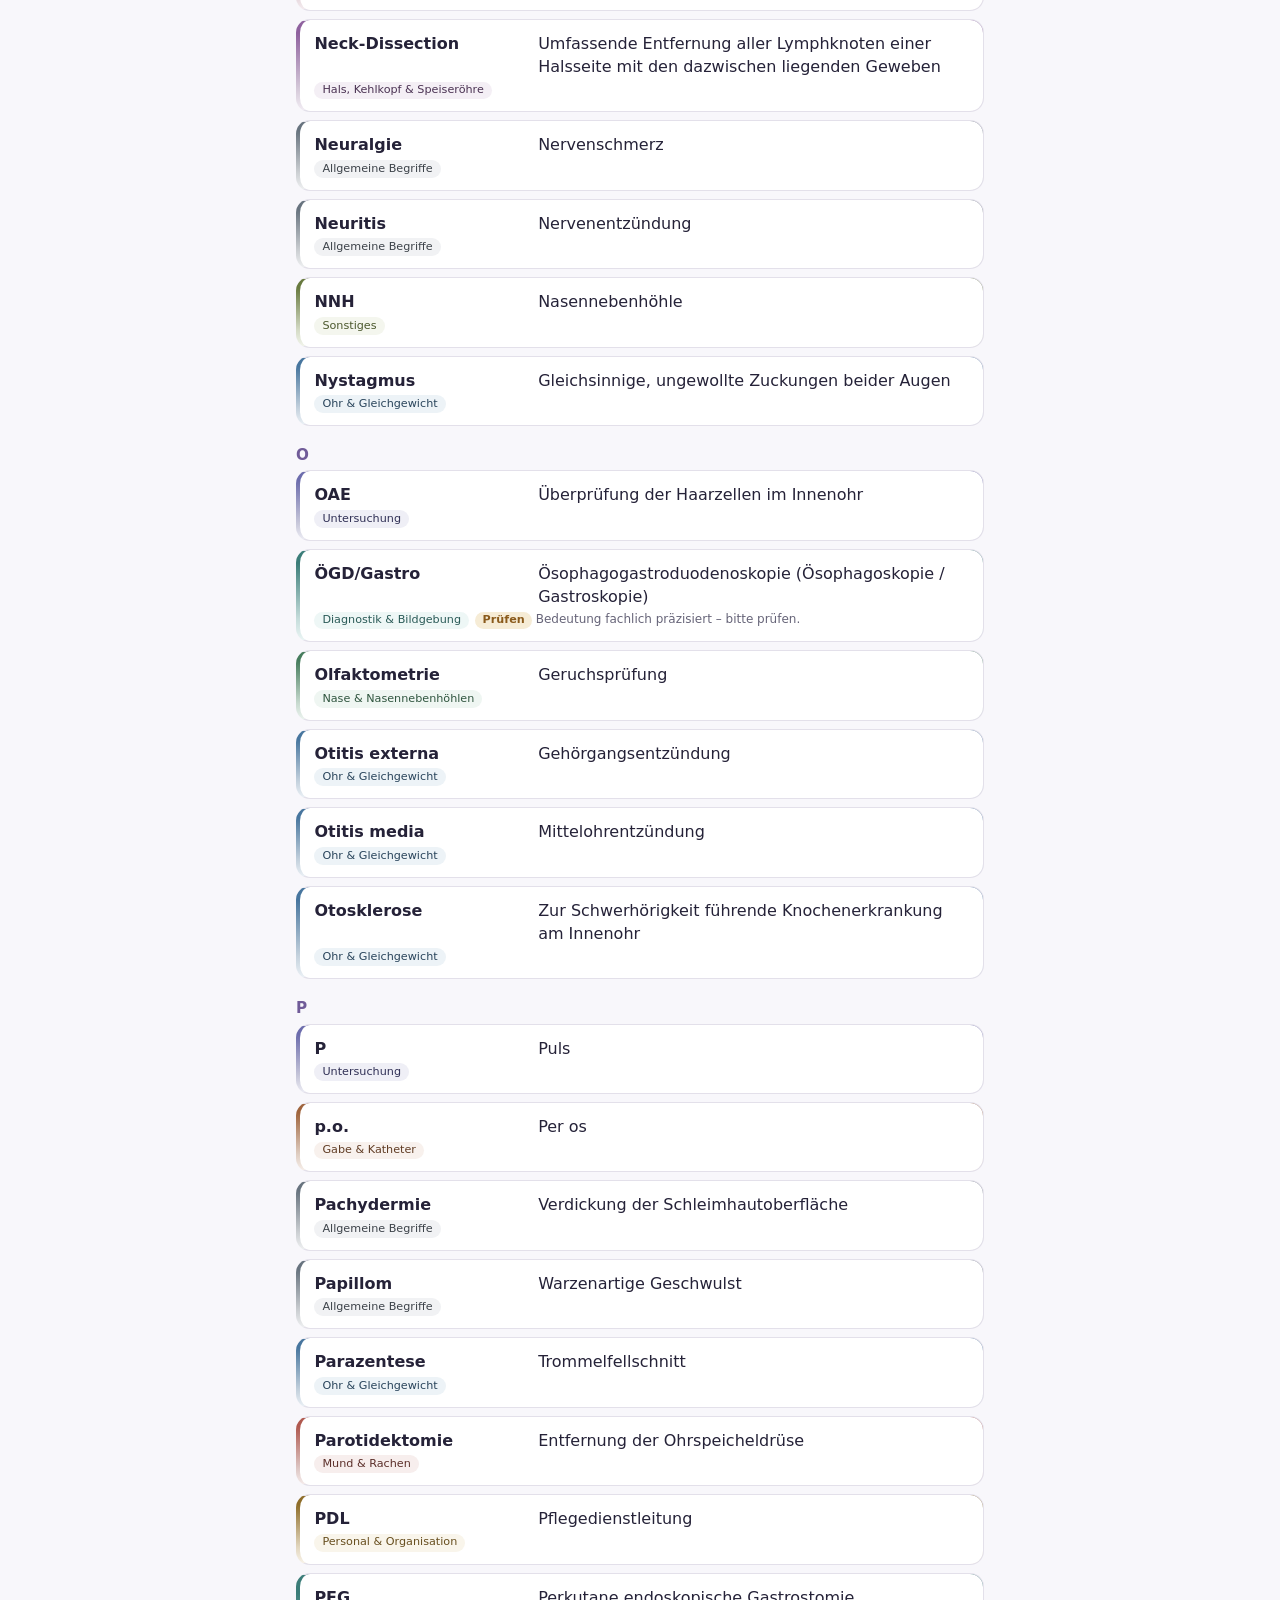
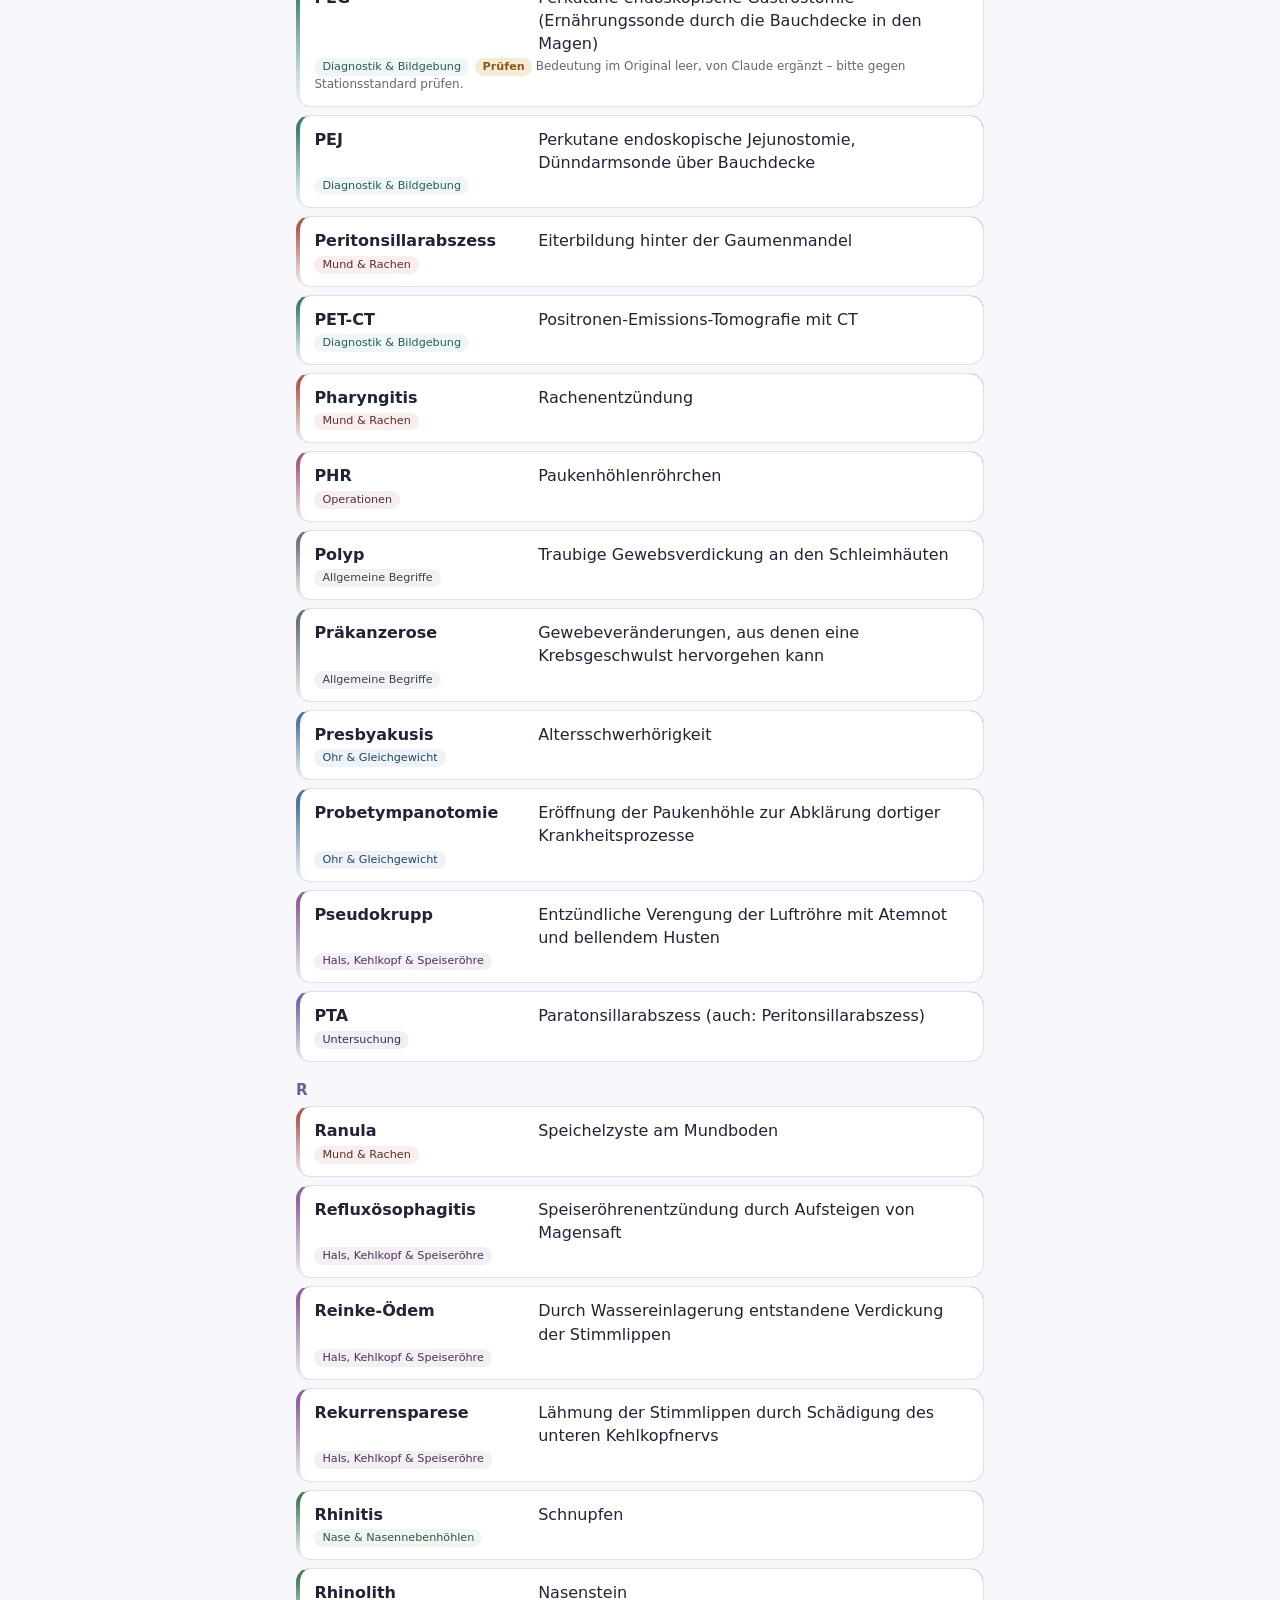
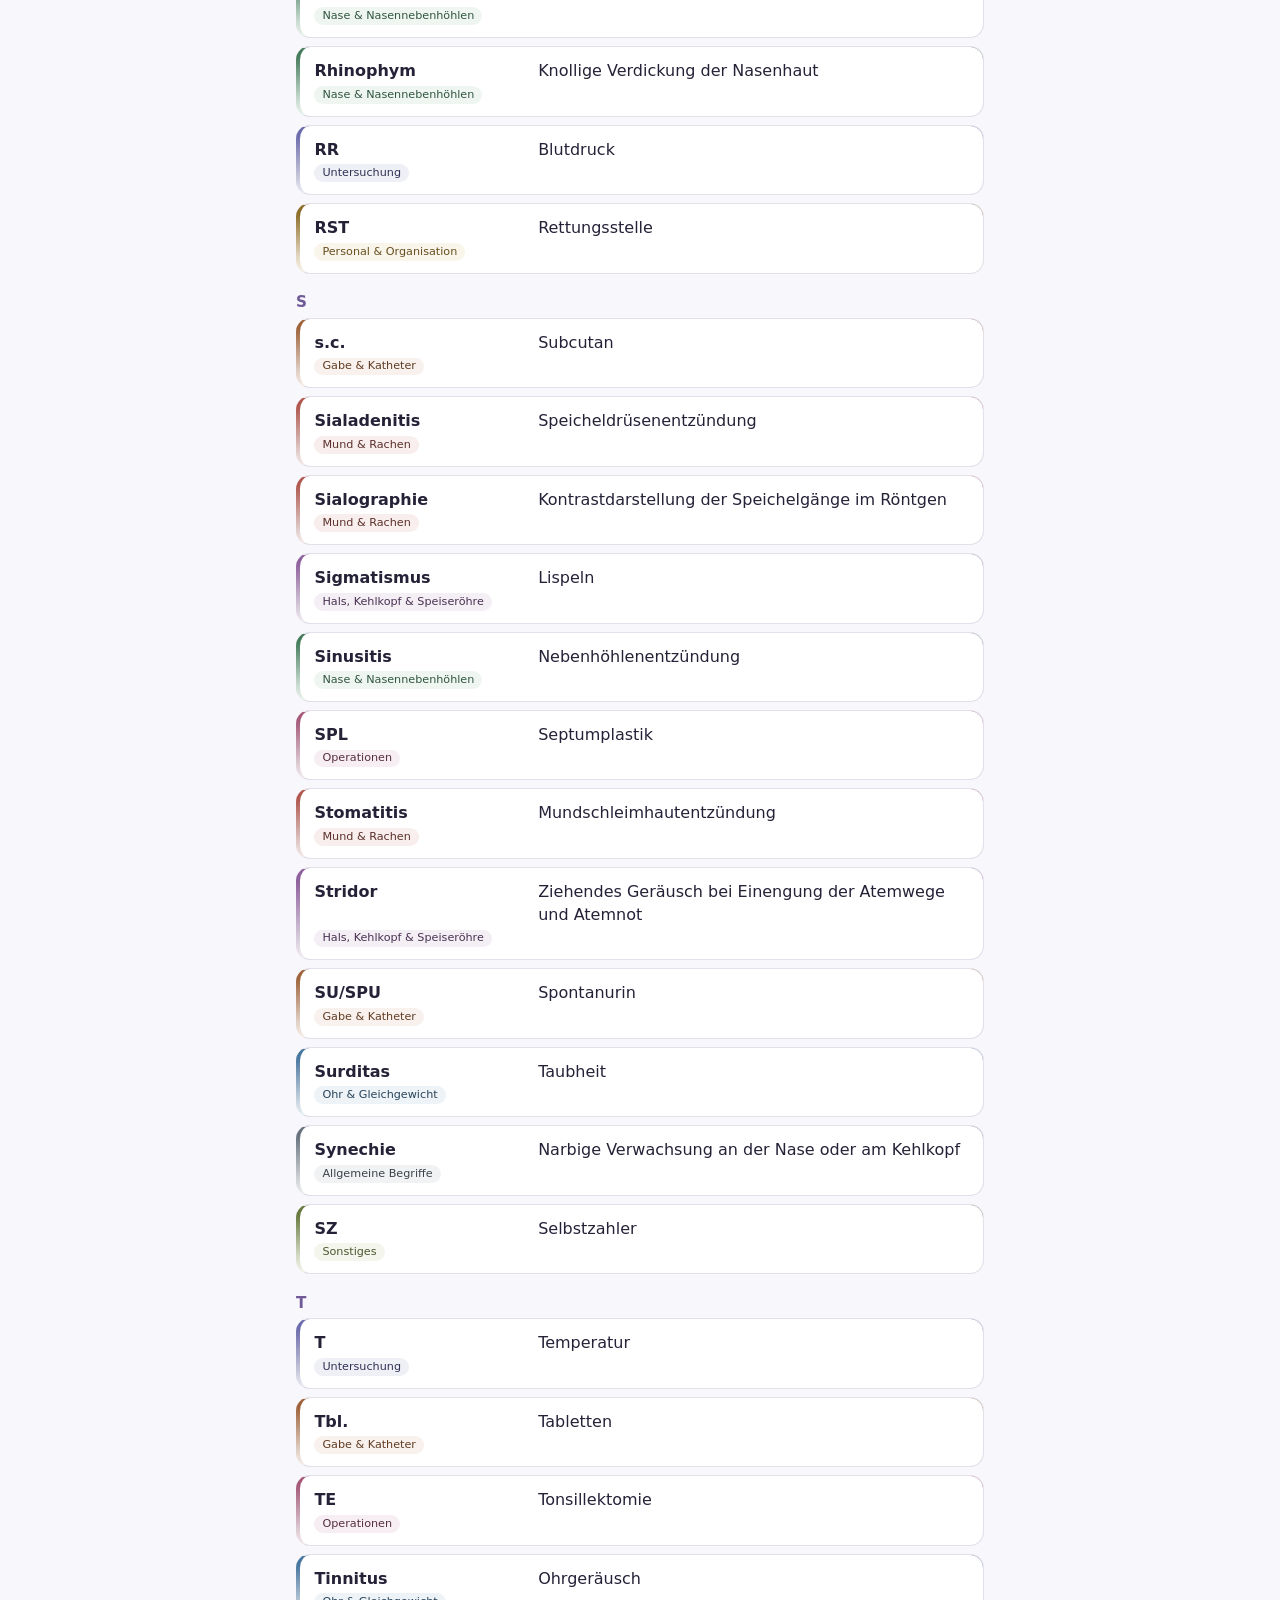
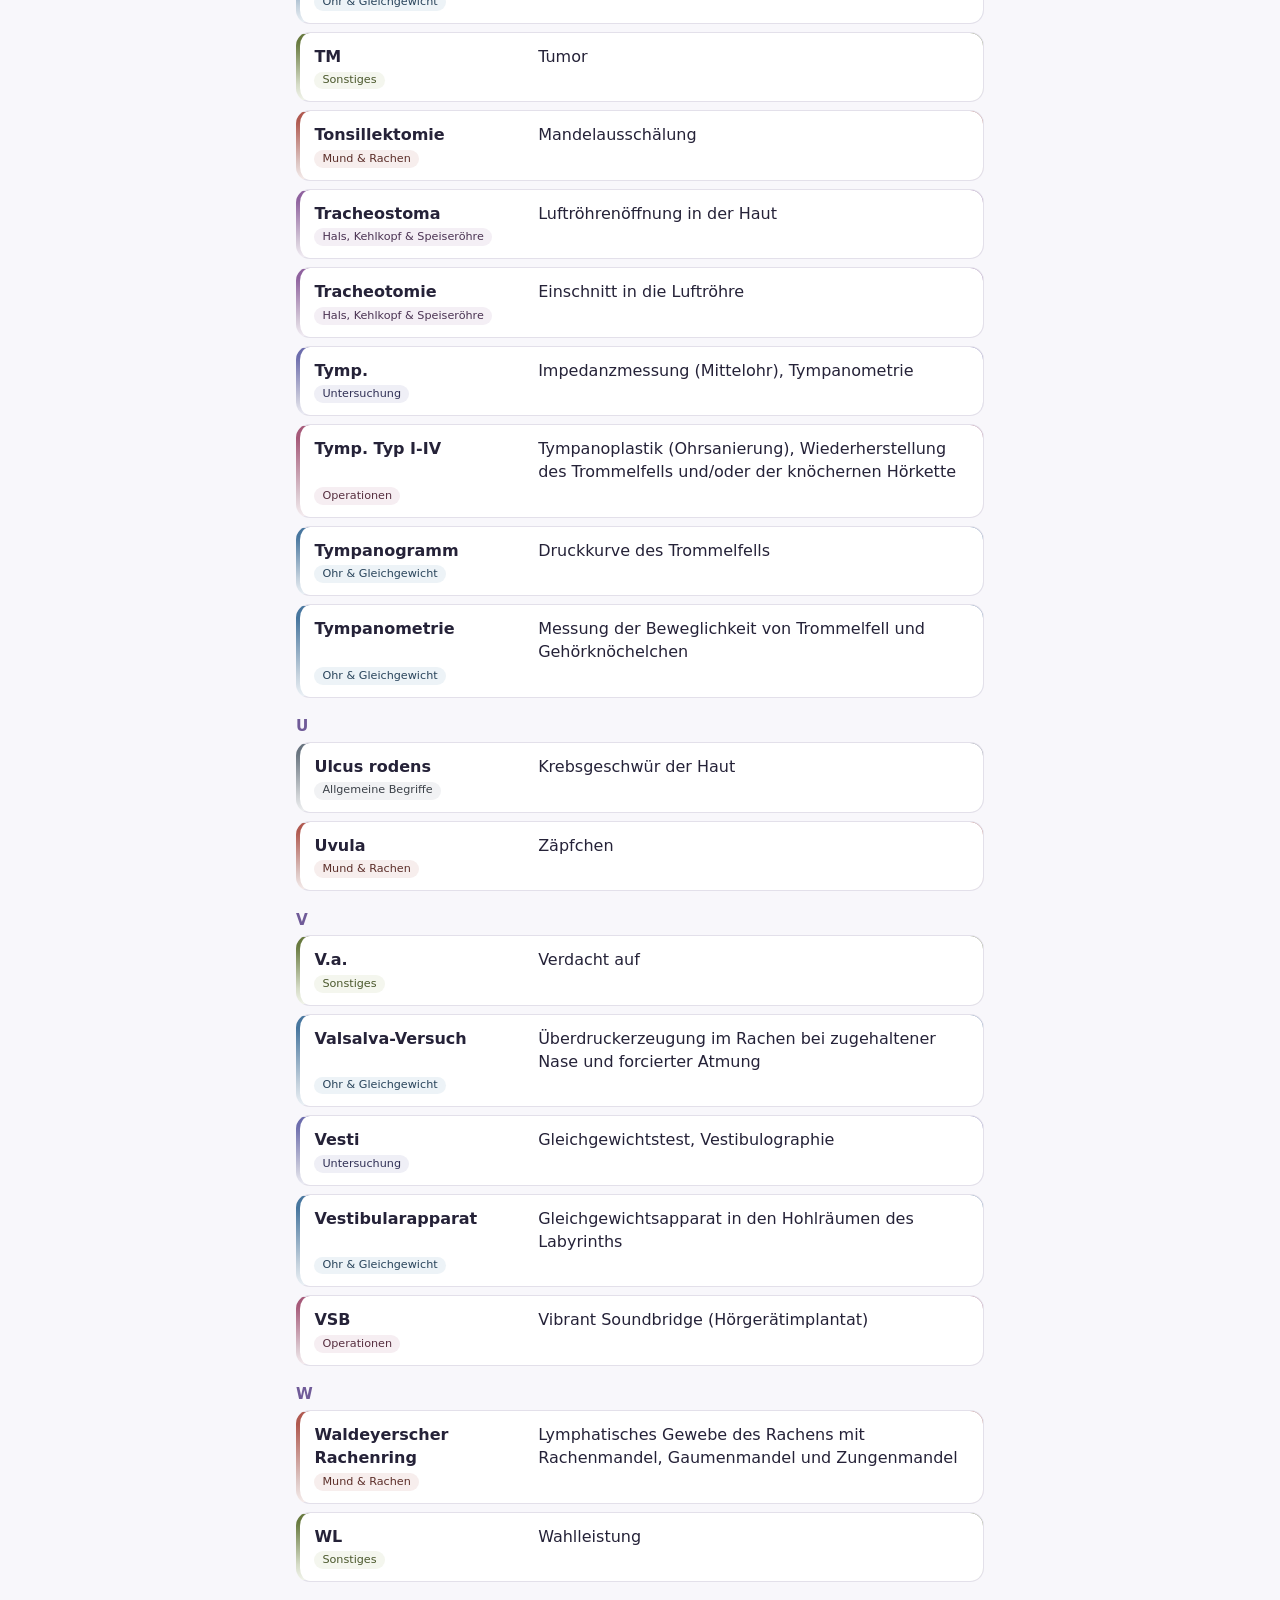
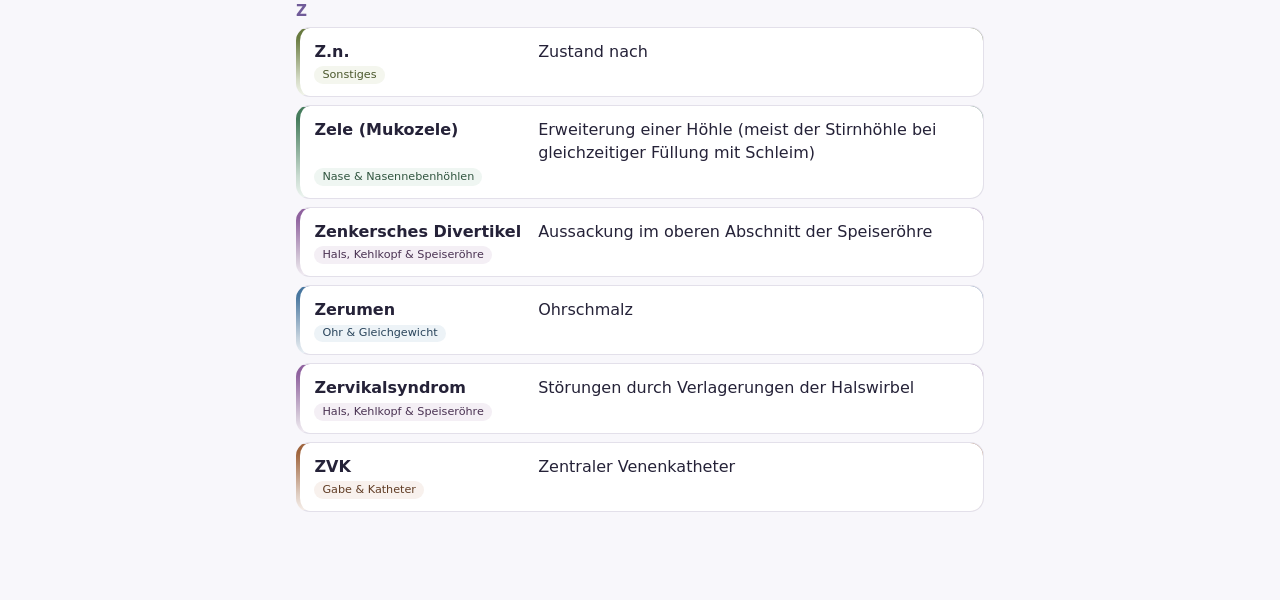
==== commit 7b2468df: "Info-Modal oeffnet oben statt gescrollt; i-Icon im Info-Button sichtbar machen Der Dialog fokussiert" ====
--- a/index.html
+++ b/index.html
@@ -32,7 +32,7 @@
 </header>
 
 <dialog id="about-dialog" class="about-dialog" aria-labelledby="about-dialog-h">
-  <h2 id="about-dialog-h" data-i="about_h">Über die App</h2>
+  <h2 id="about-dialog-h" tabindex="-1" data-i="about_h">Über die App</h2>
   <p class="small" data-i="about_intro"></p>
   <h3 class="small" data-i="about_how"></h3>
   <ul class="small about-instructions">
--- a/style.css
+++ b/style.css
@@ -192,6 +192,15 @@
   font-size: 0.5em;
 }
 
+/* Mobil: Zusatz in eigener Zeile unter dem Titel statt mittendrin umzubrechen. */
+@media (max-width:600px) {
+  .top h1 .span_title {
+    display: block;
+    margin-top: .15rem;
+    font-weight: 500
+  }
+}
+
 .top-r {
   display: flex;
   align-items: center;
@@ -919,6 +928,19 @@
   width: 24px;
   height: 24px;
   fill: currentColor
+}
+
+/* Info-Icon ist ein Strichsymbol (Kreis + „i"), nicht gefuellt wie die anderen Tab-Icons. */
+#info-btn svg {
+  fill: none;
+  stroke: currentColor;
+  stroke-width: 2;
+  stroke-linecap: round
+}
+
+#info-btn svg circle:last-child {
+  fill: currentColor;
+  stroke: none
 }
 
 .tabs button[aria-selected=true] {
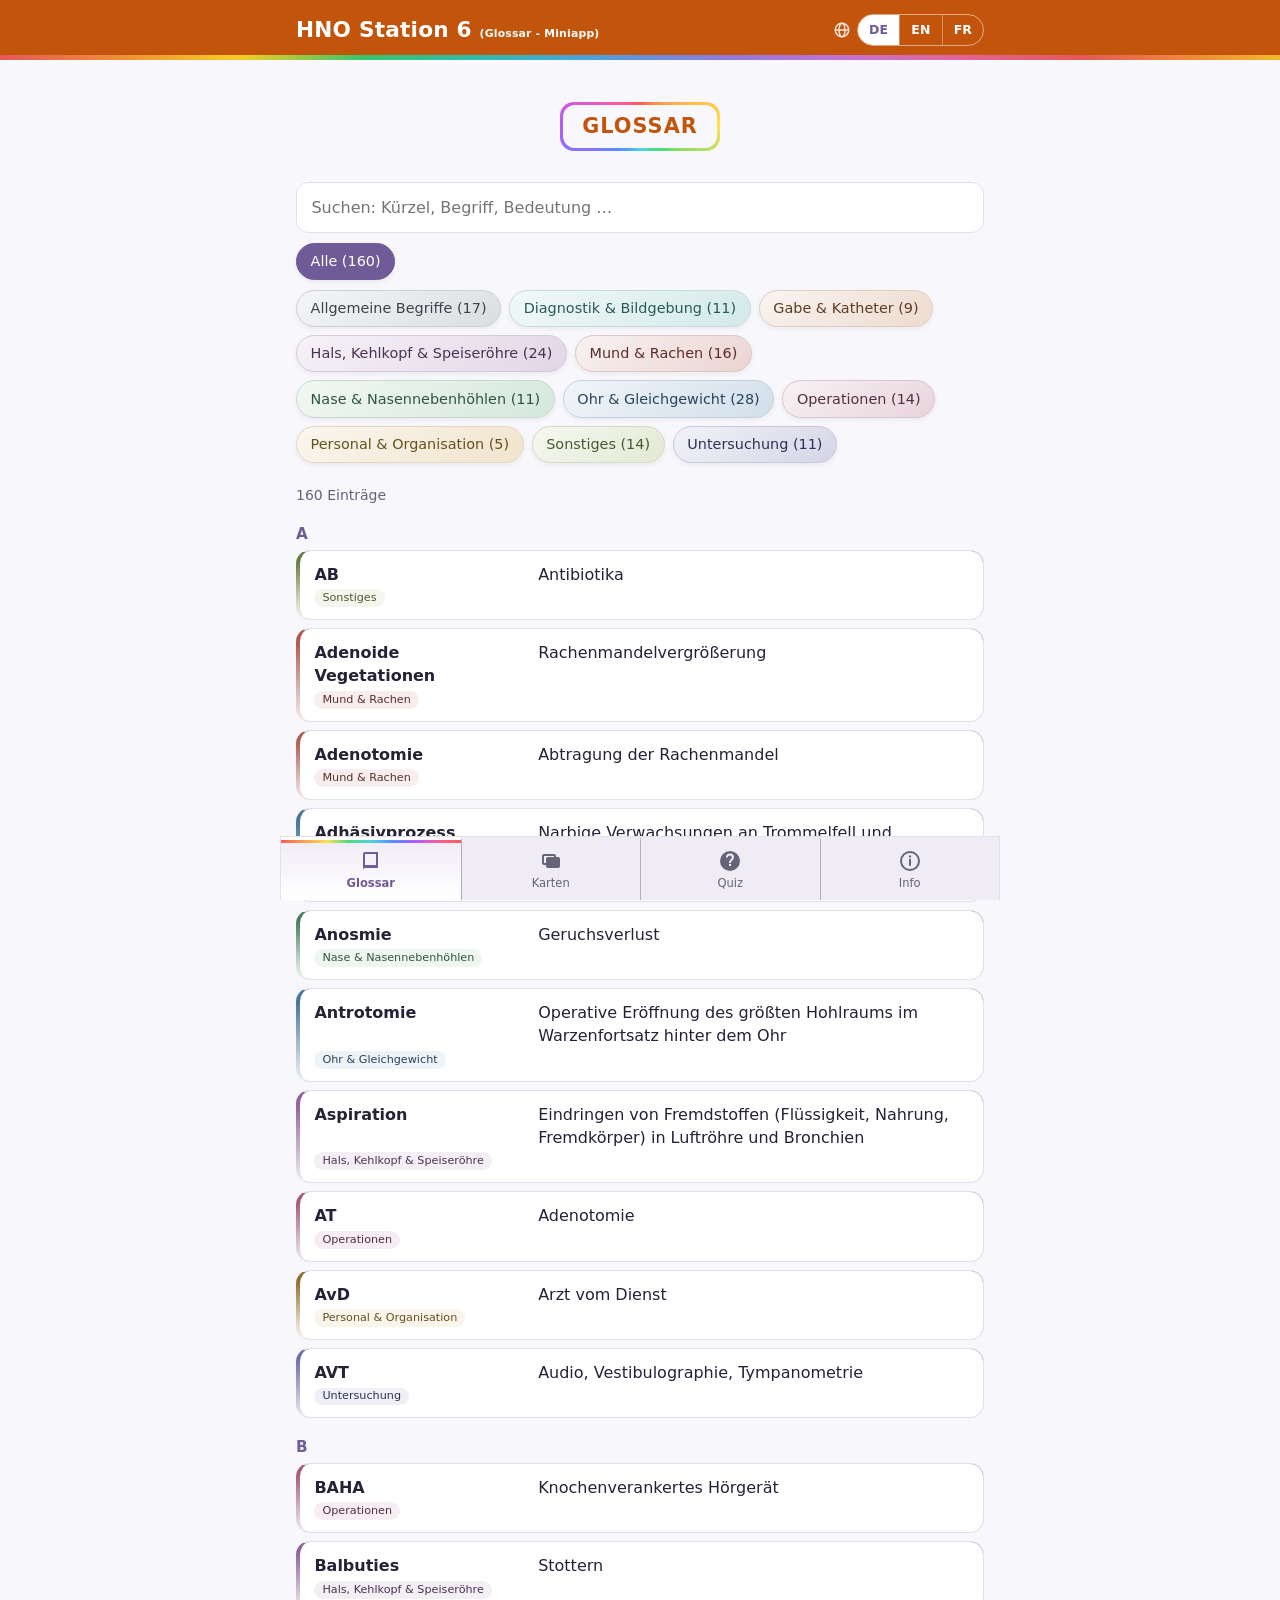
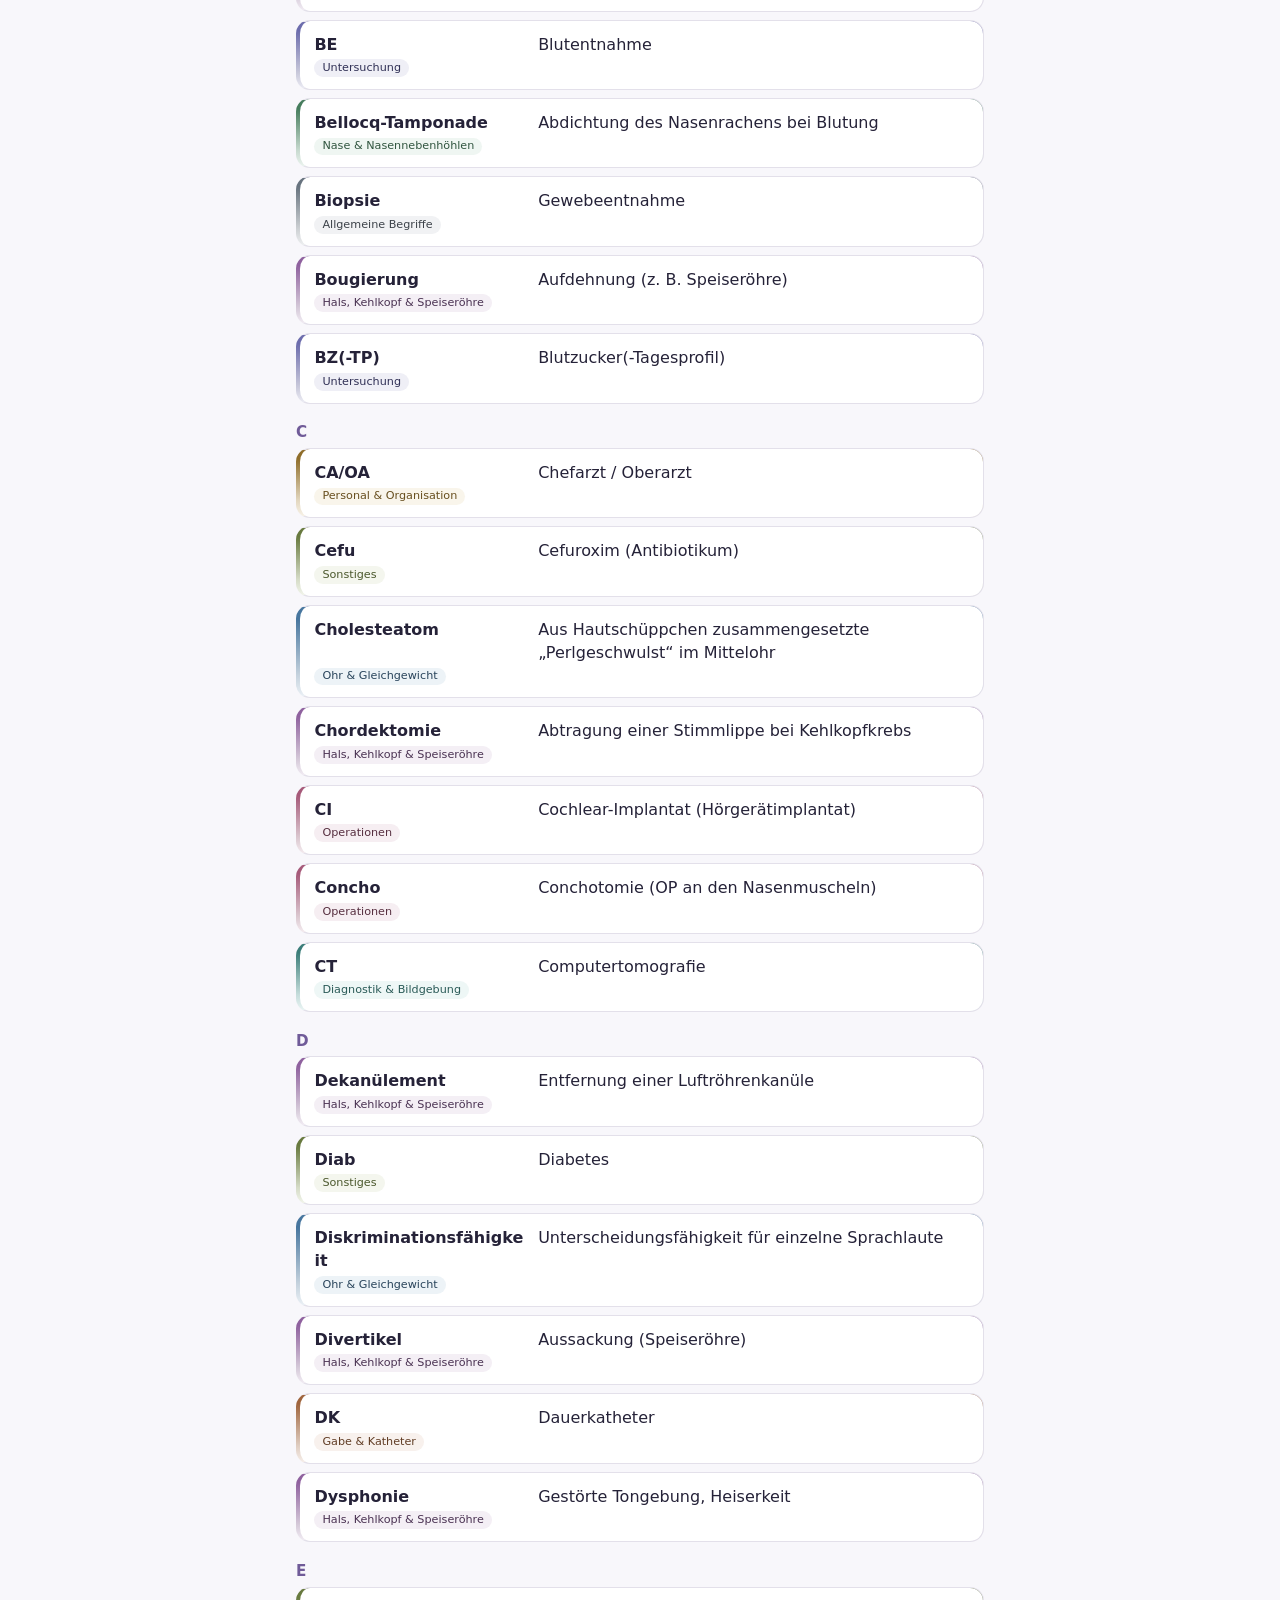
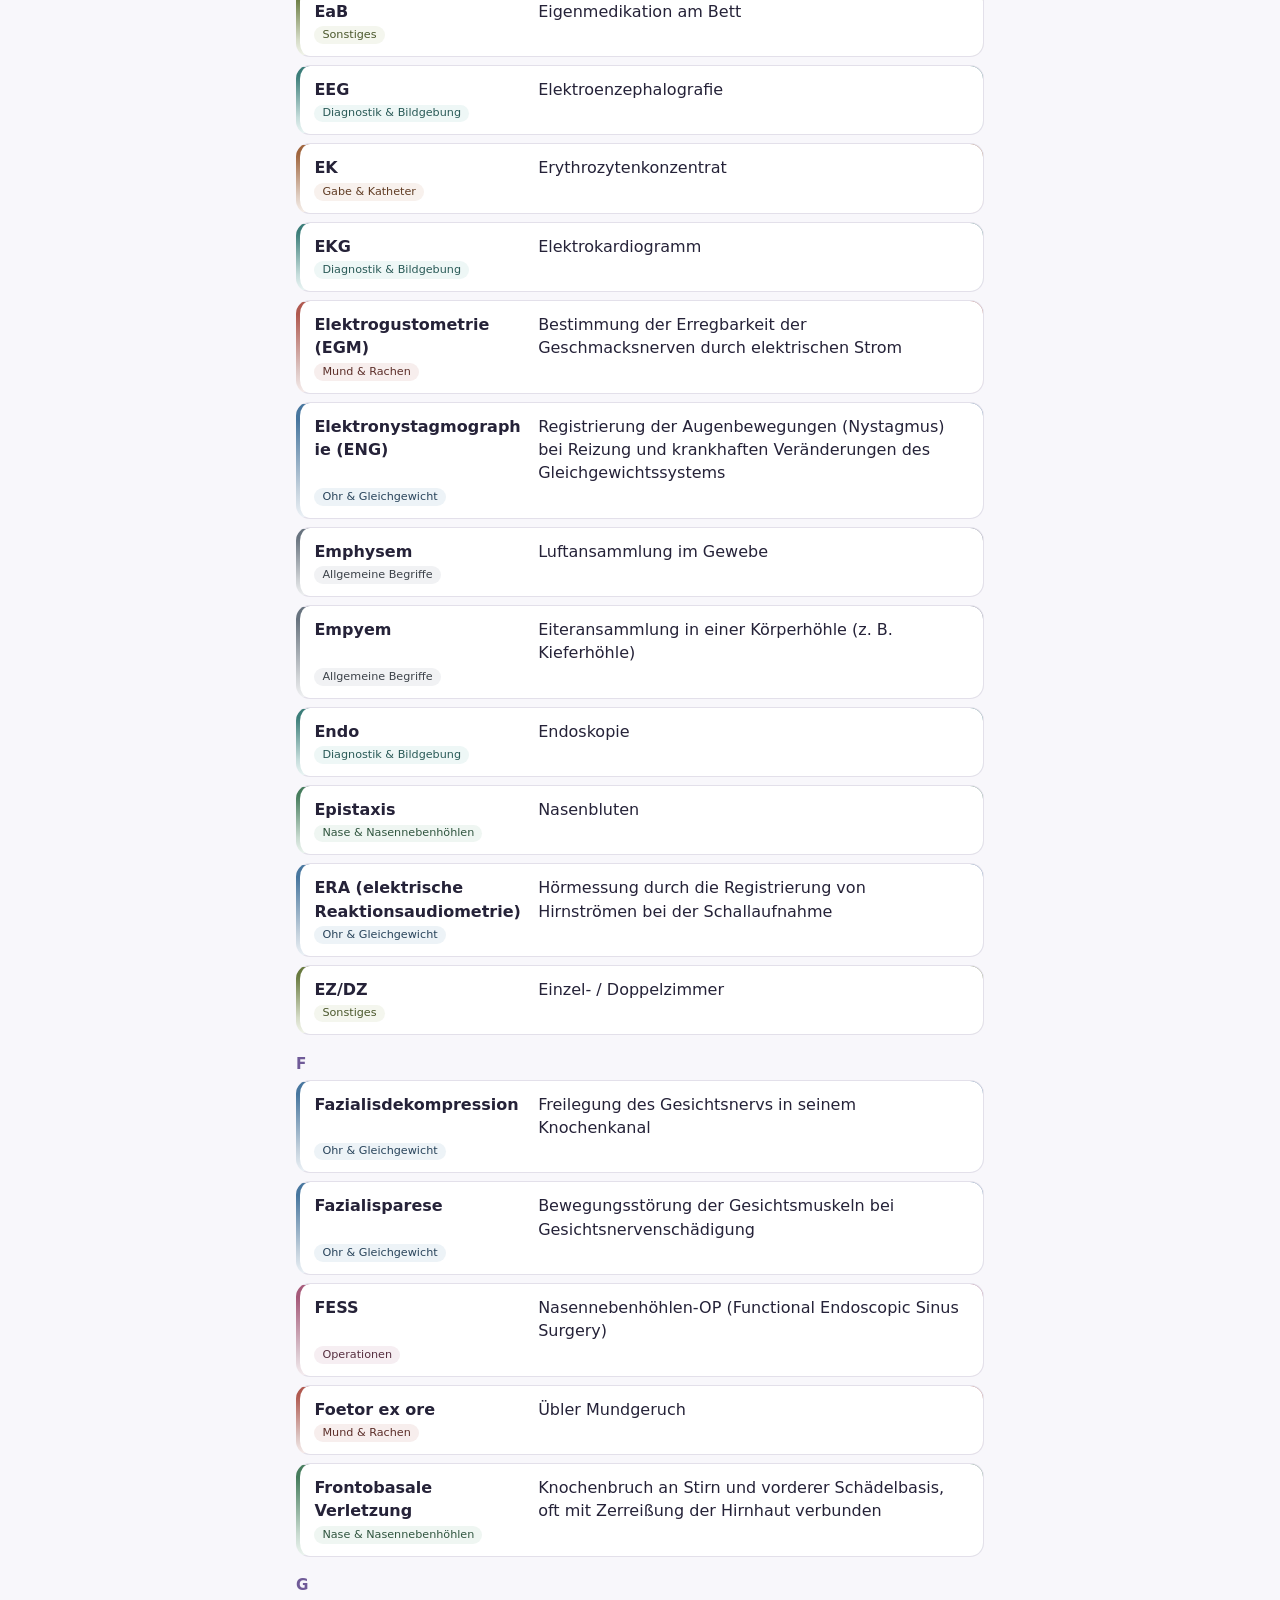
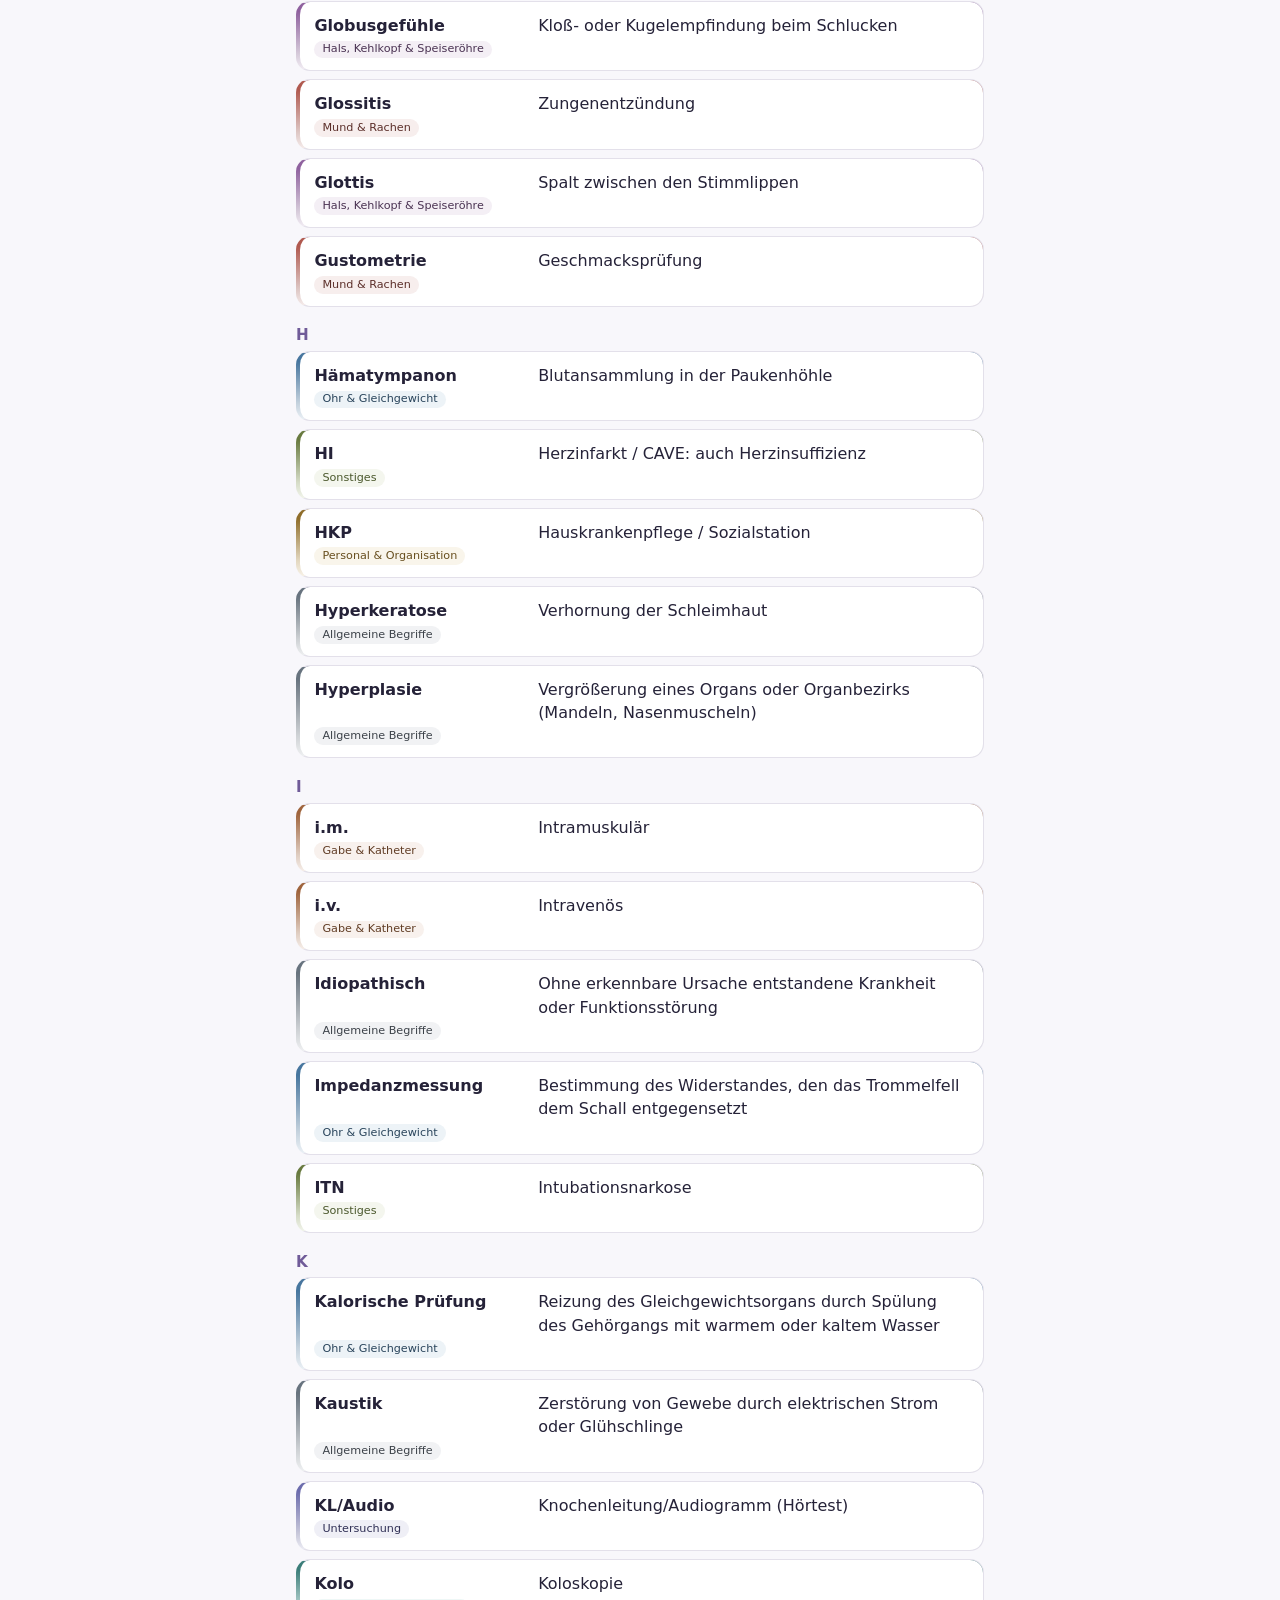
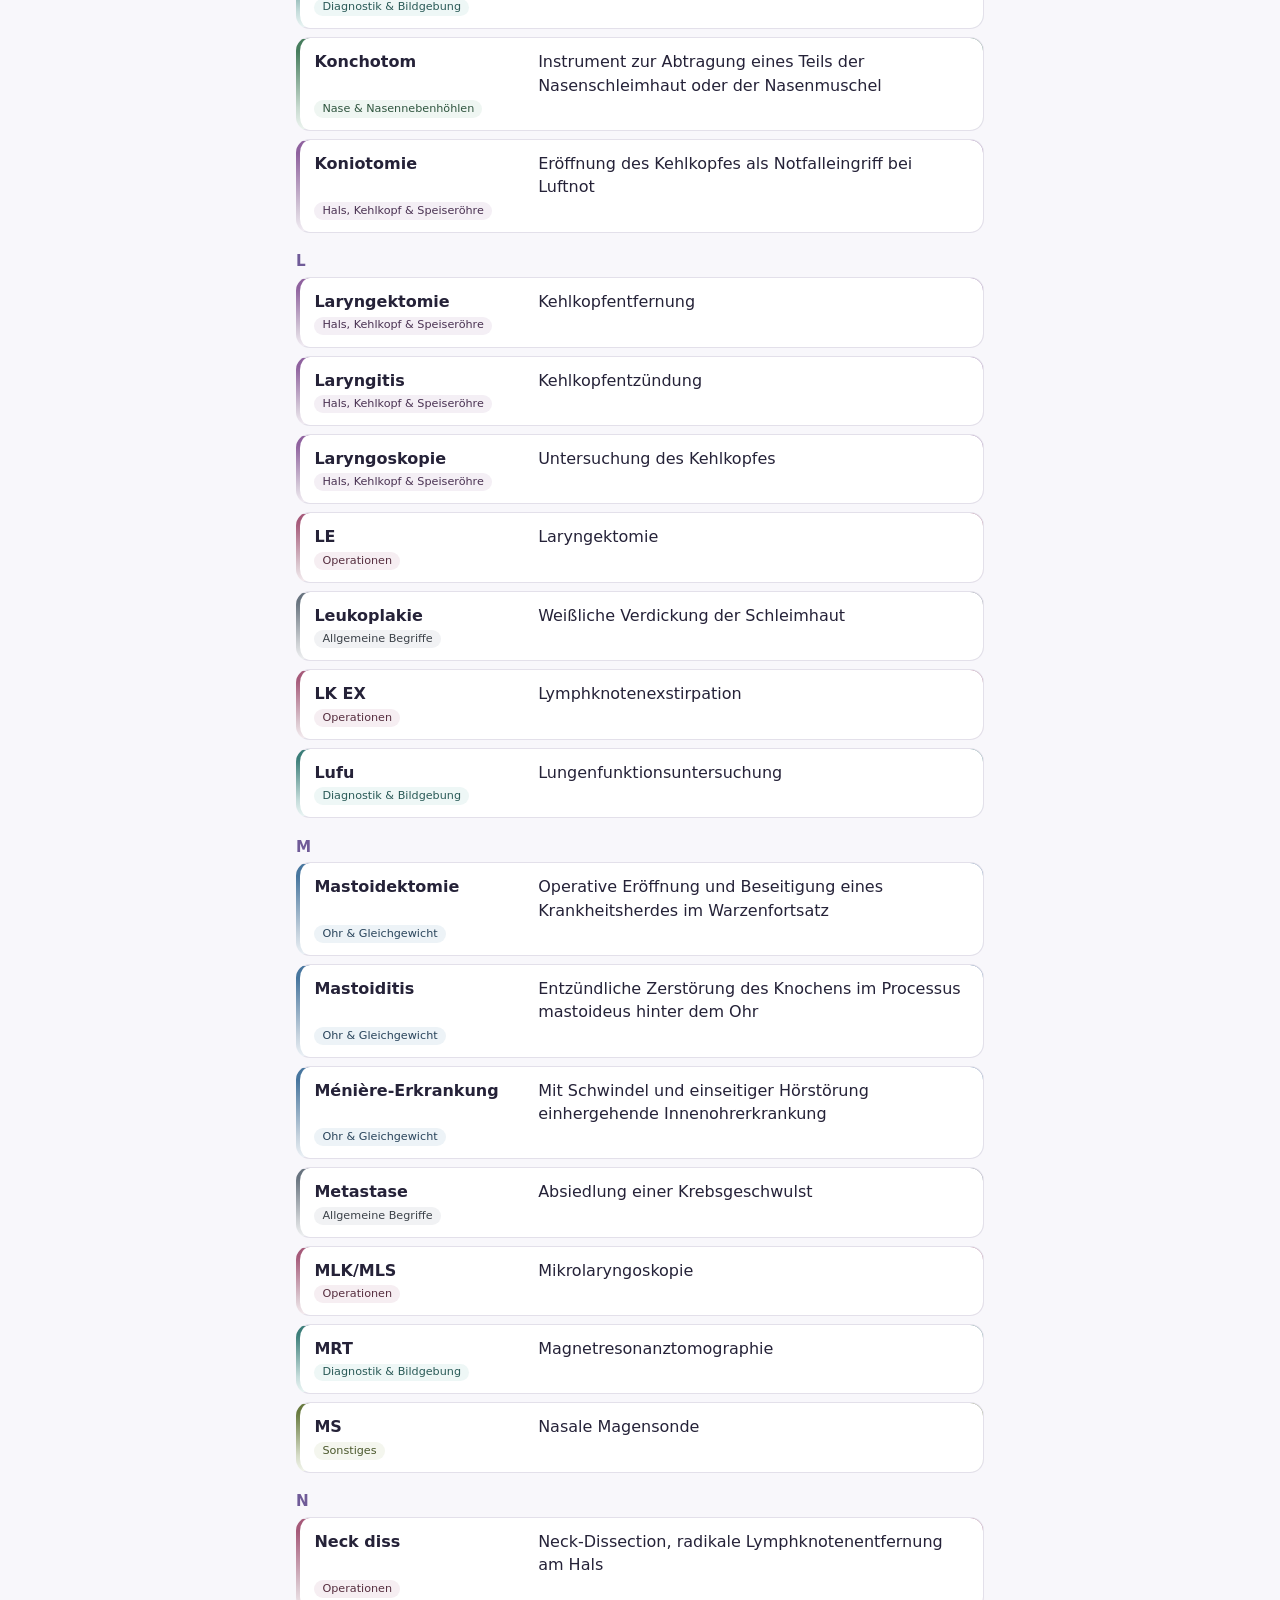
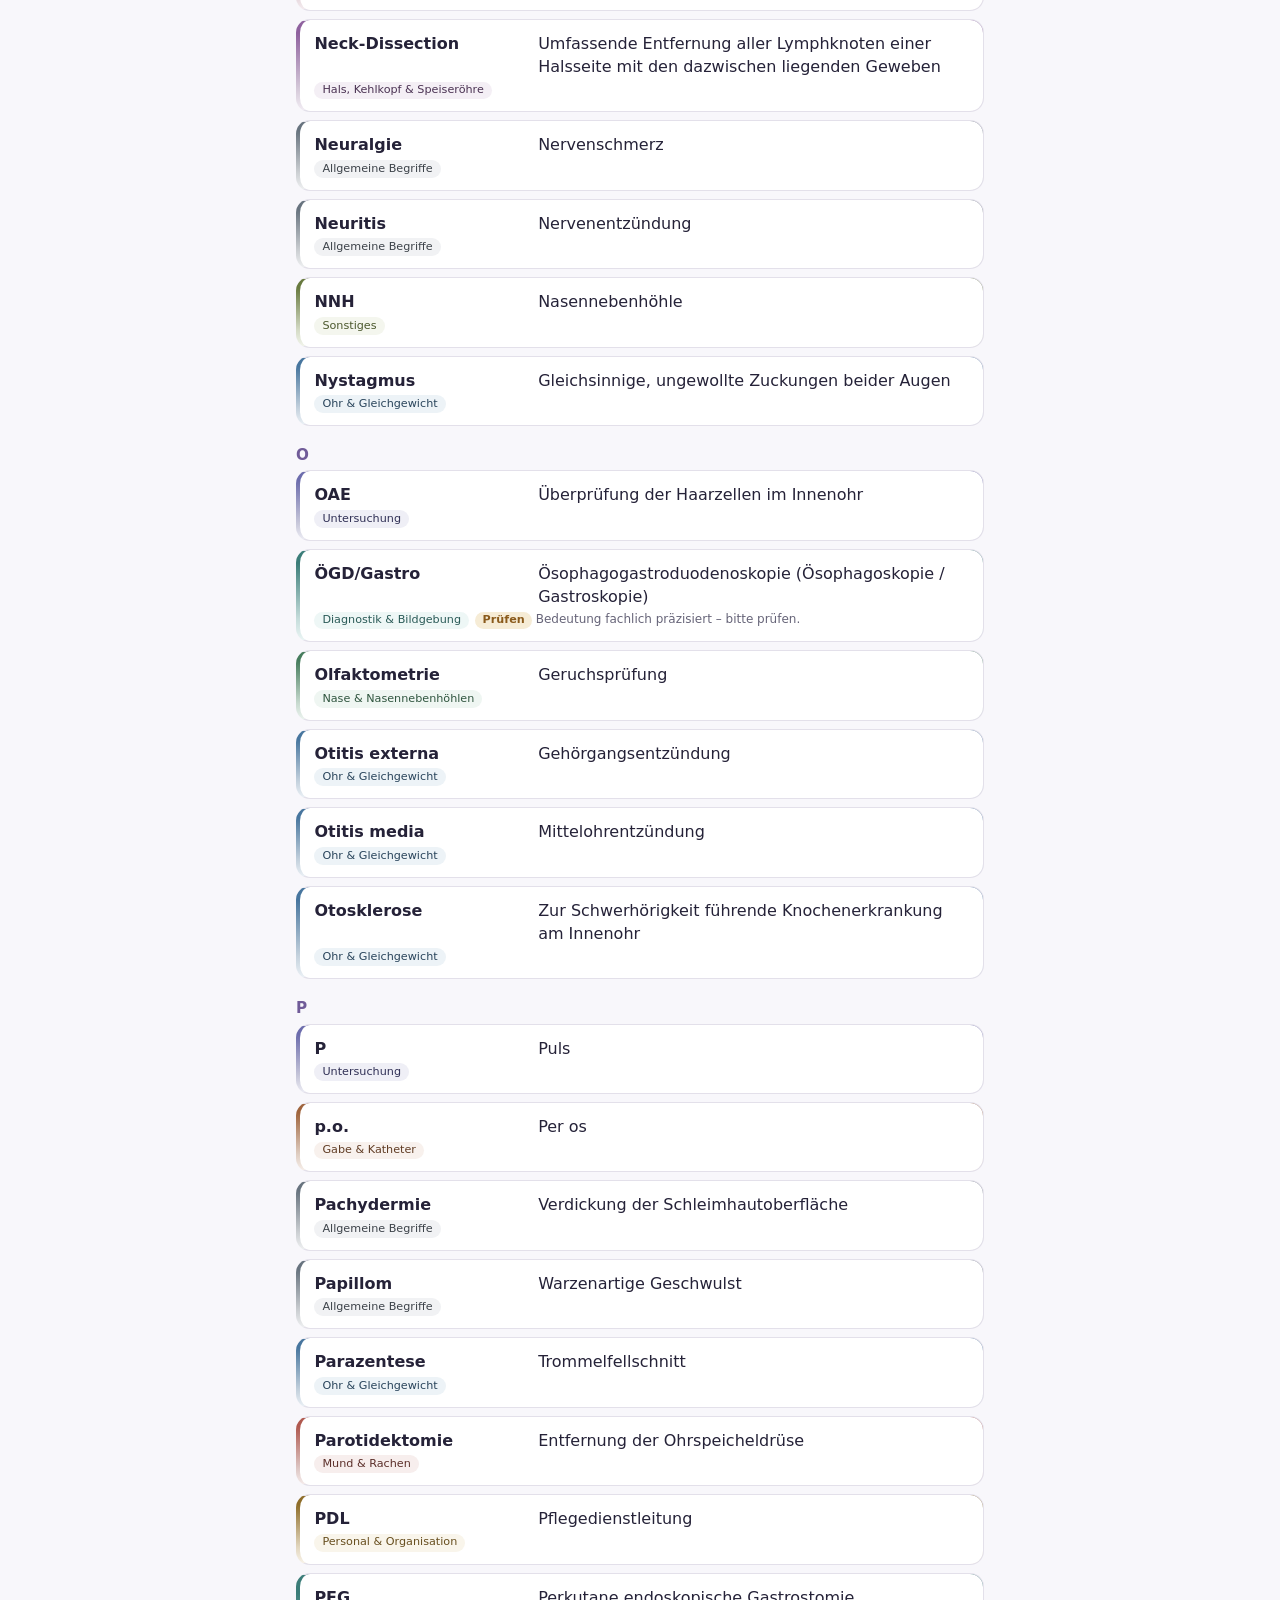
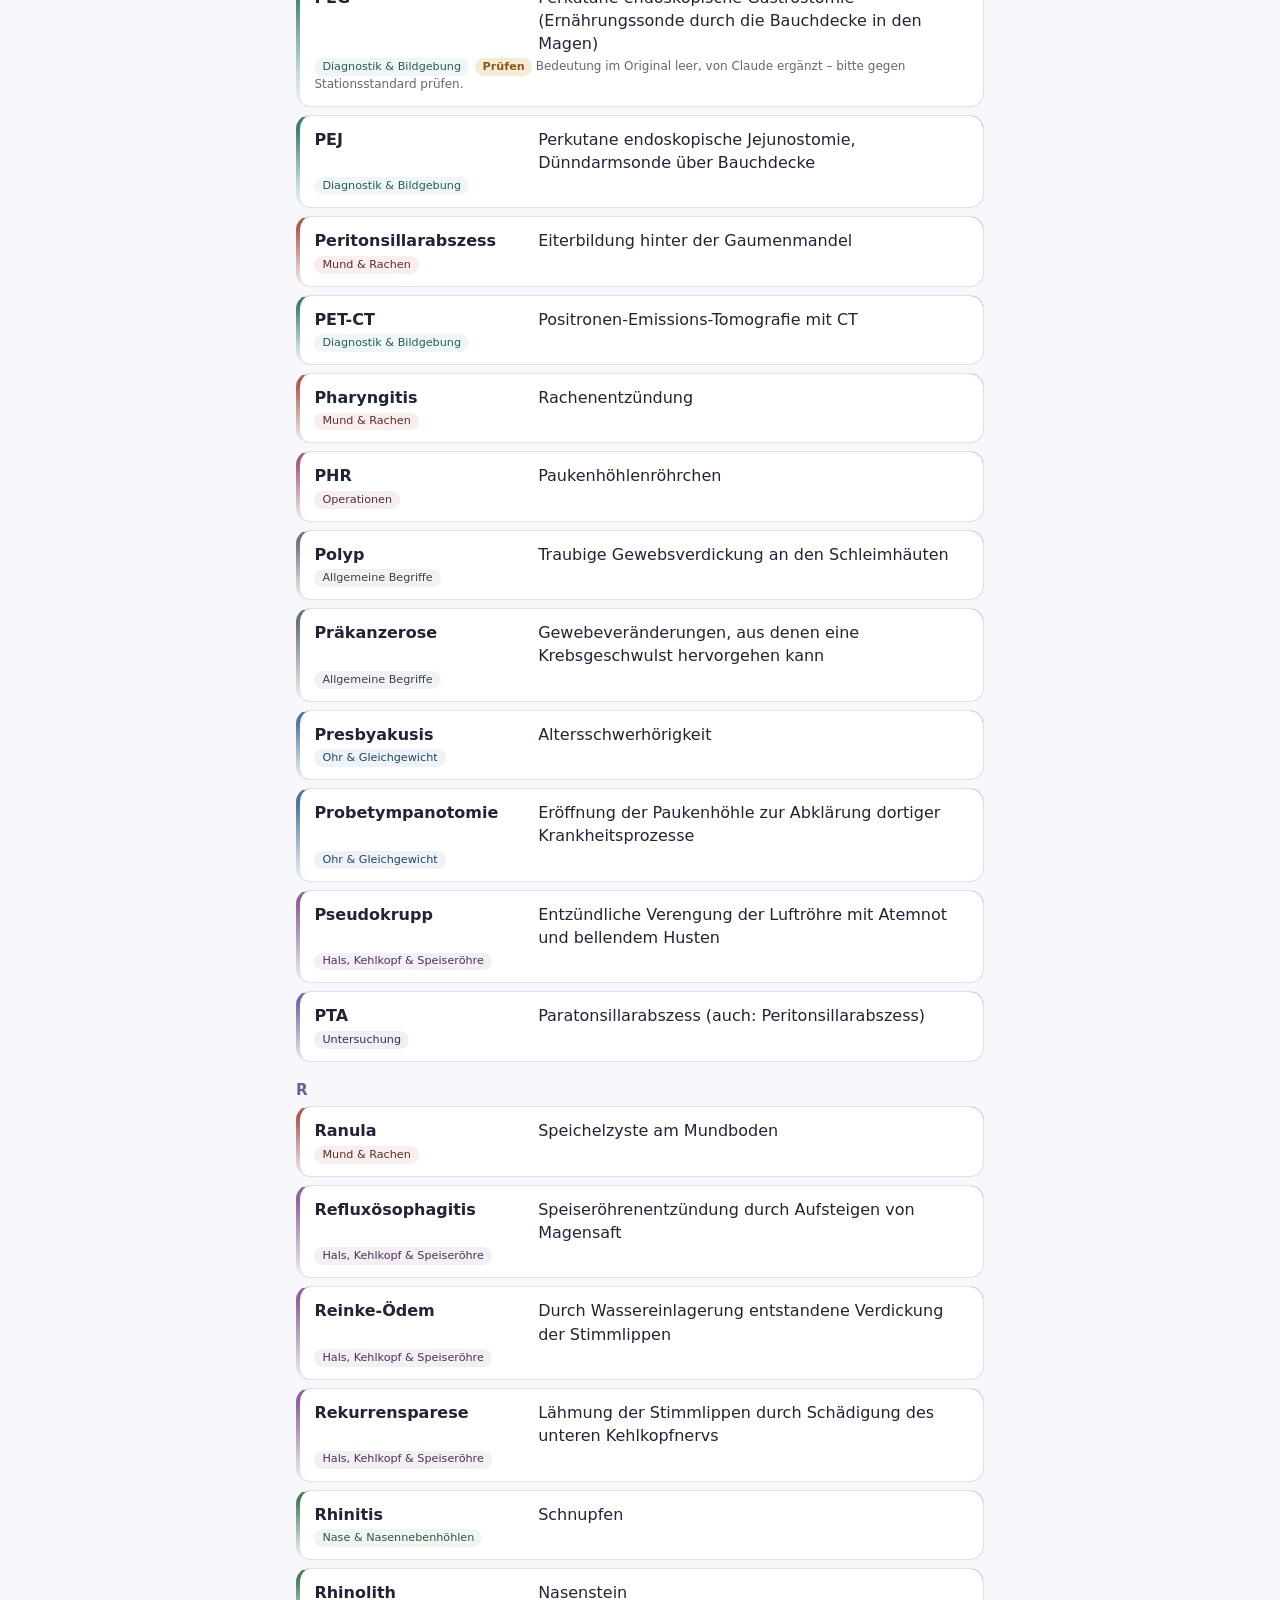
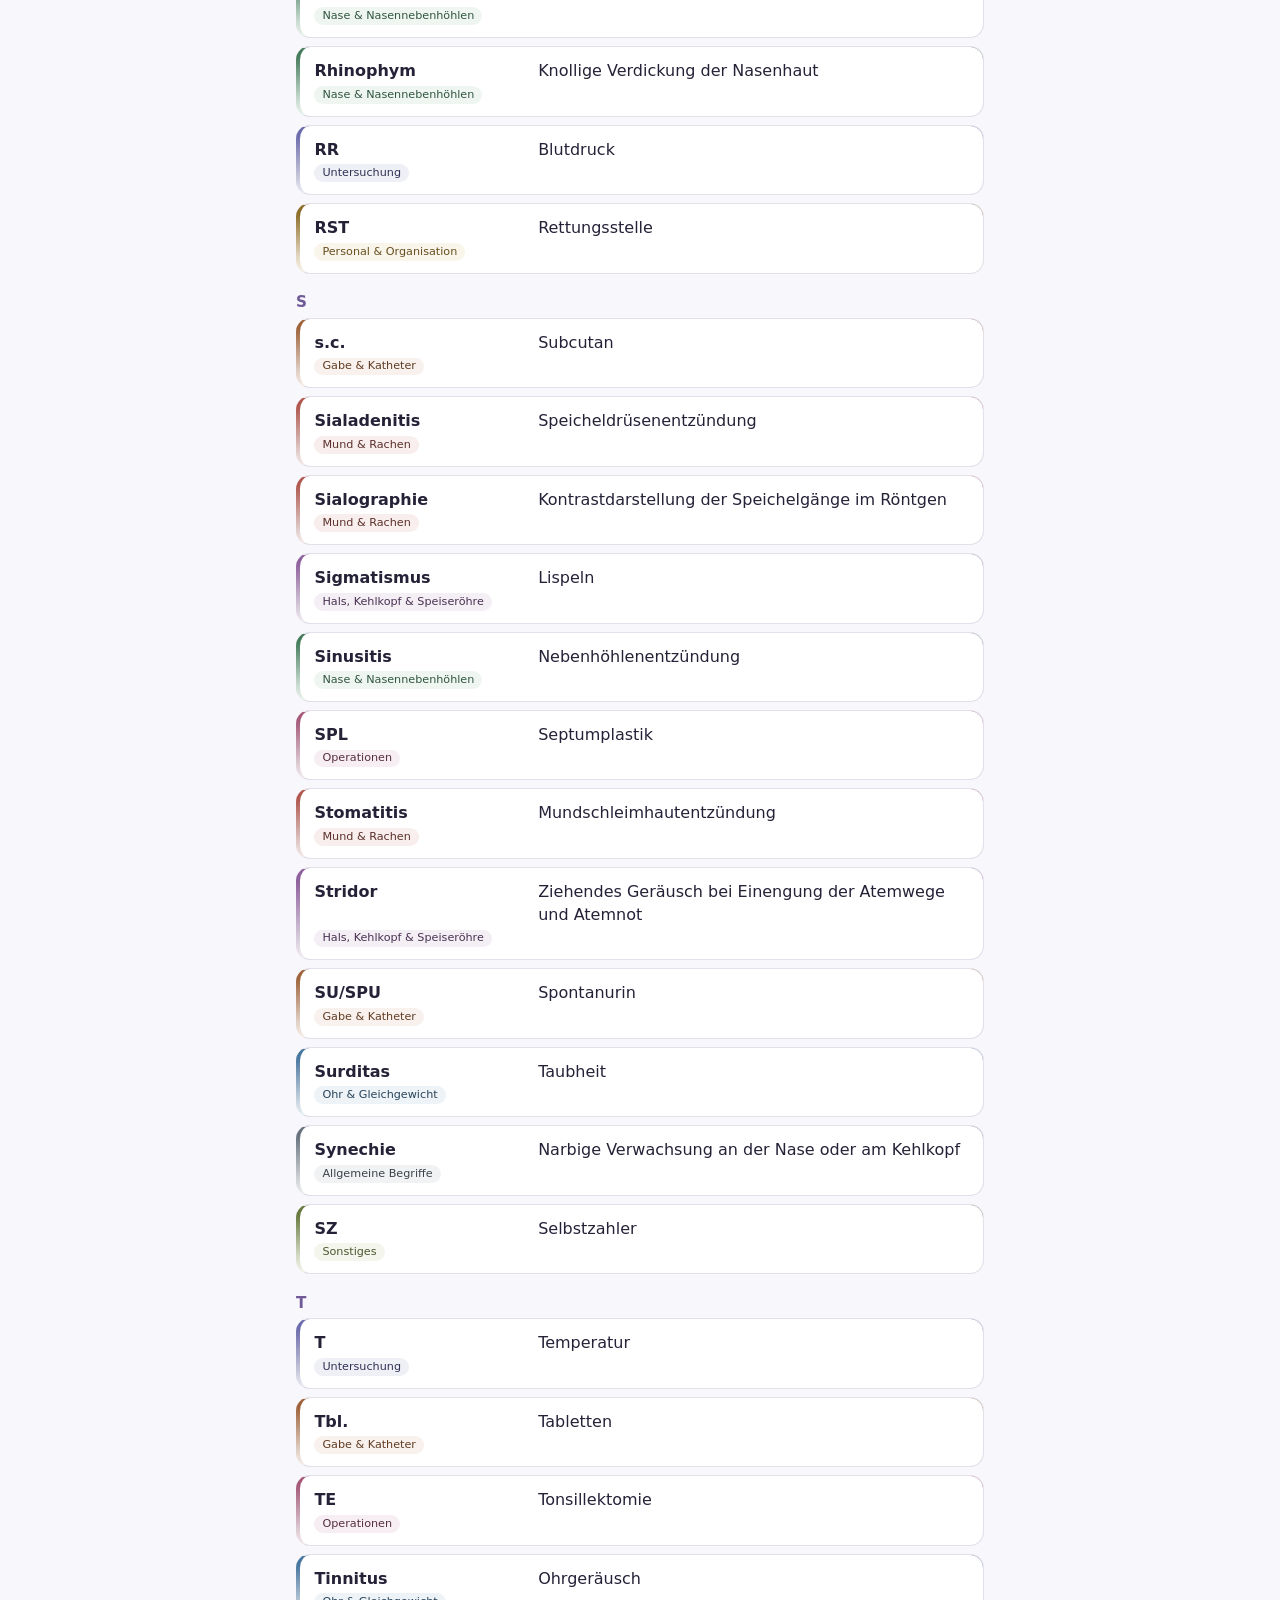
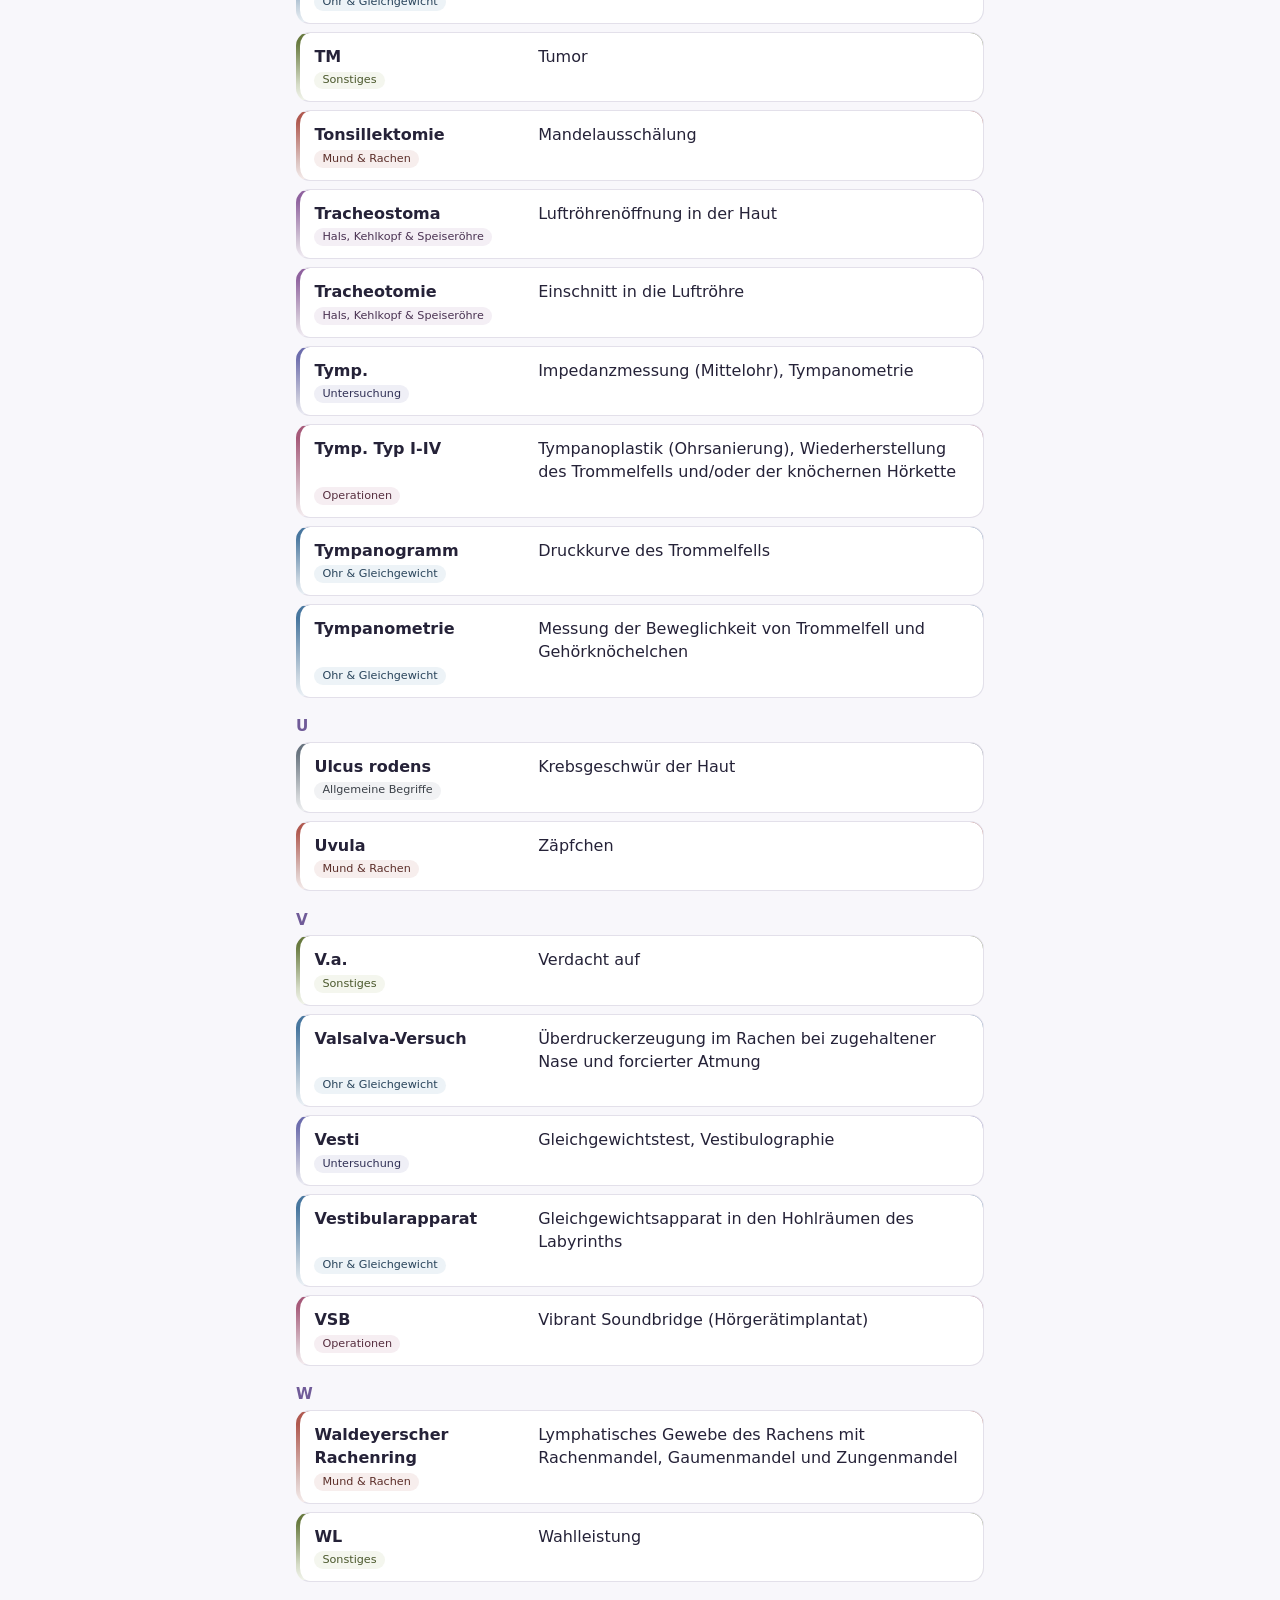
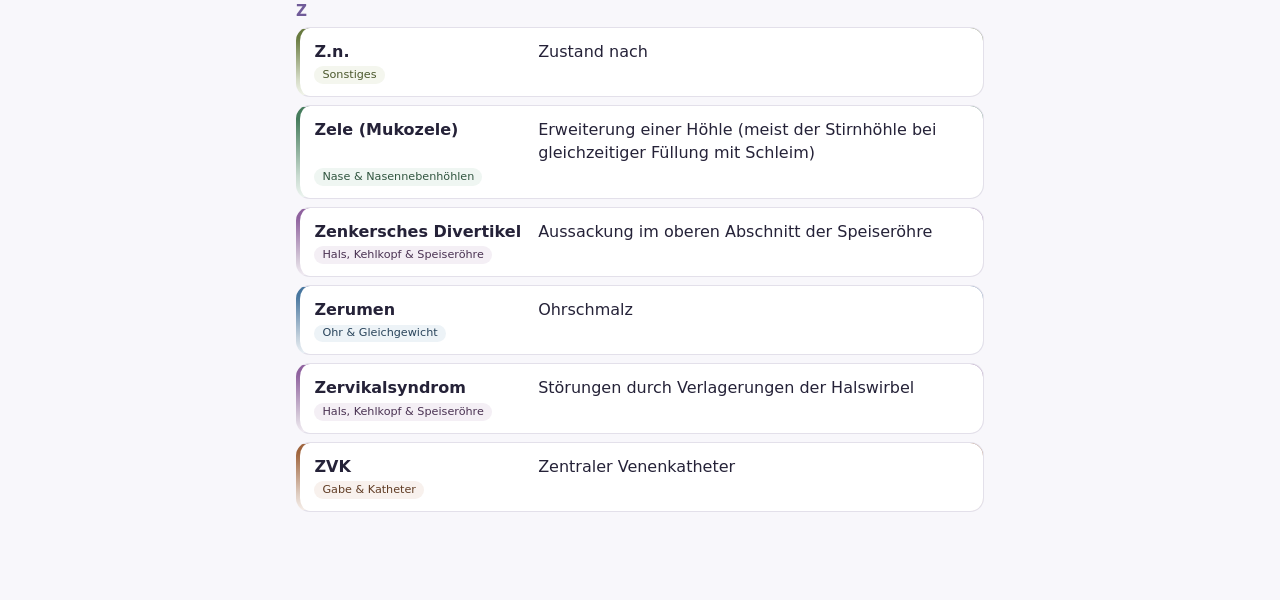
==== commit a68f2b03: "Notiztest PWA Änderungen" ====
--- a/index.html
+++ b/index.html
@@ -5,7 +5,7 @@
 <meta name="viewport" content="width=device-width, initial-scale=1, viewport-fit=cover">
 <title>HNO Station 6</title>
 <meta name="description" content="Glossar, Karteikarten und Quiz für die HNO-Station – offline nutzbar.">
-<meta name="theme-color" content="#7961a9">
+<meta name="theme-color" content="#c2540c">
 <link rel="manifest" href="manifest.webmanifest">
 <link rel="icon" href="icons/icon.svg" type="image/svg+xml">
 <link rel="apple-touch-icon" href="icons/apple-touch-icon.png">
--- a/style.css
+++ b/style.css
@@ -9,7 +9,7 @@
   --brand: #705b98;
   --brand-ink: #ffffff;
   --brand-soft: #f0ecf6;
-  --top: #7961a9;
+  --top: #c2540c;
   --good: #416d59;
   --good-soft: #eaf3ed;
   --bad: #995466;
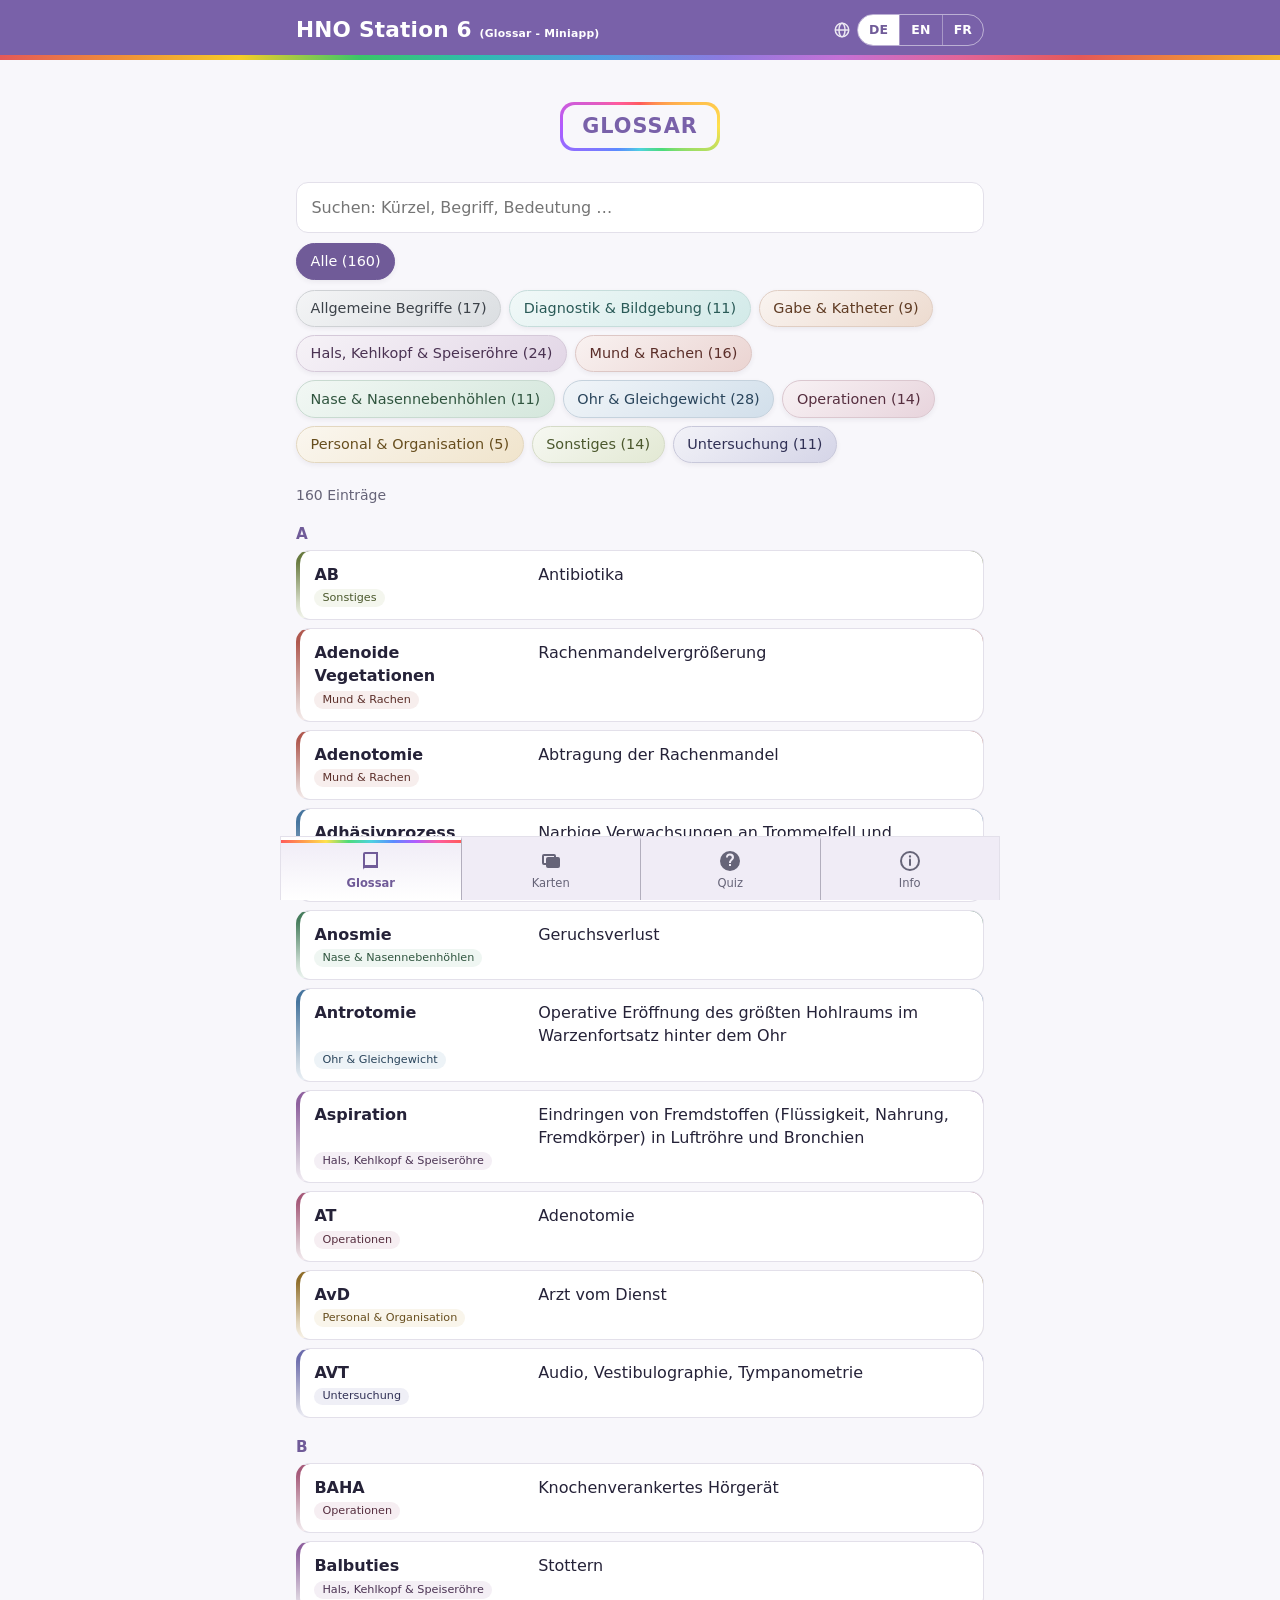
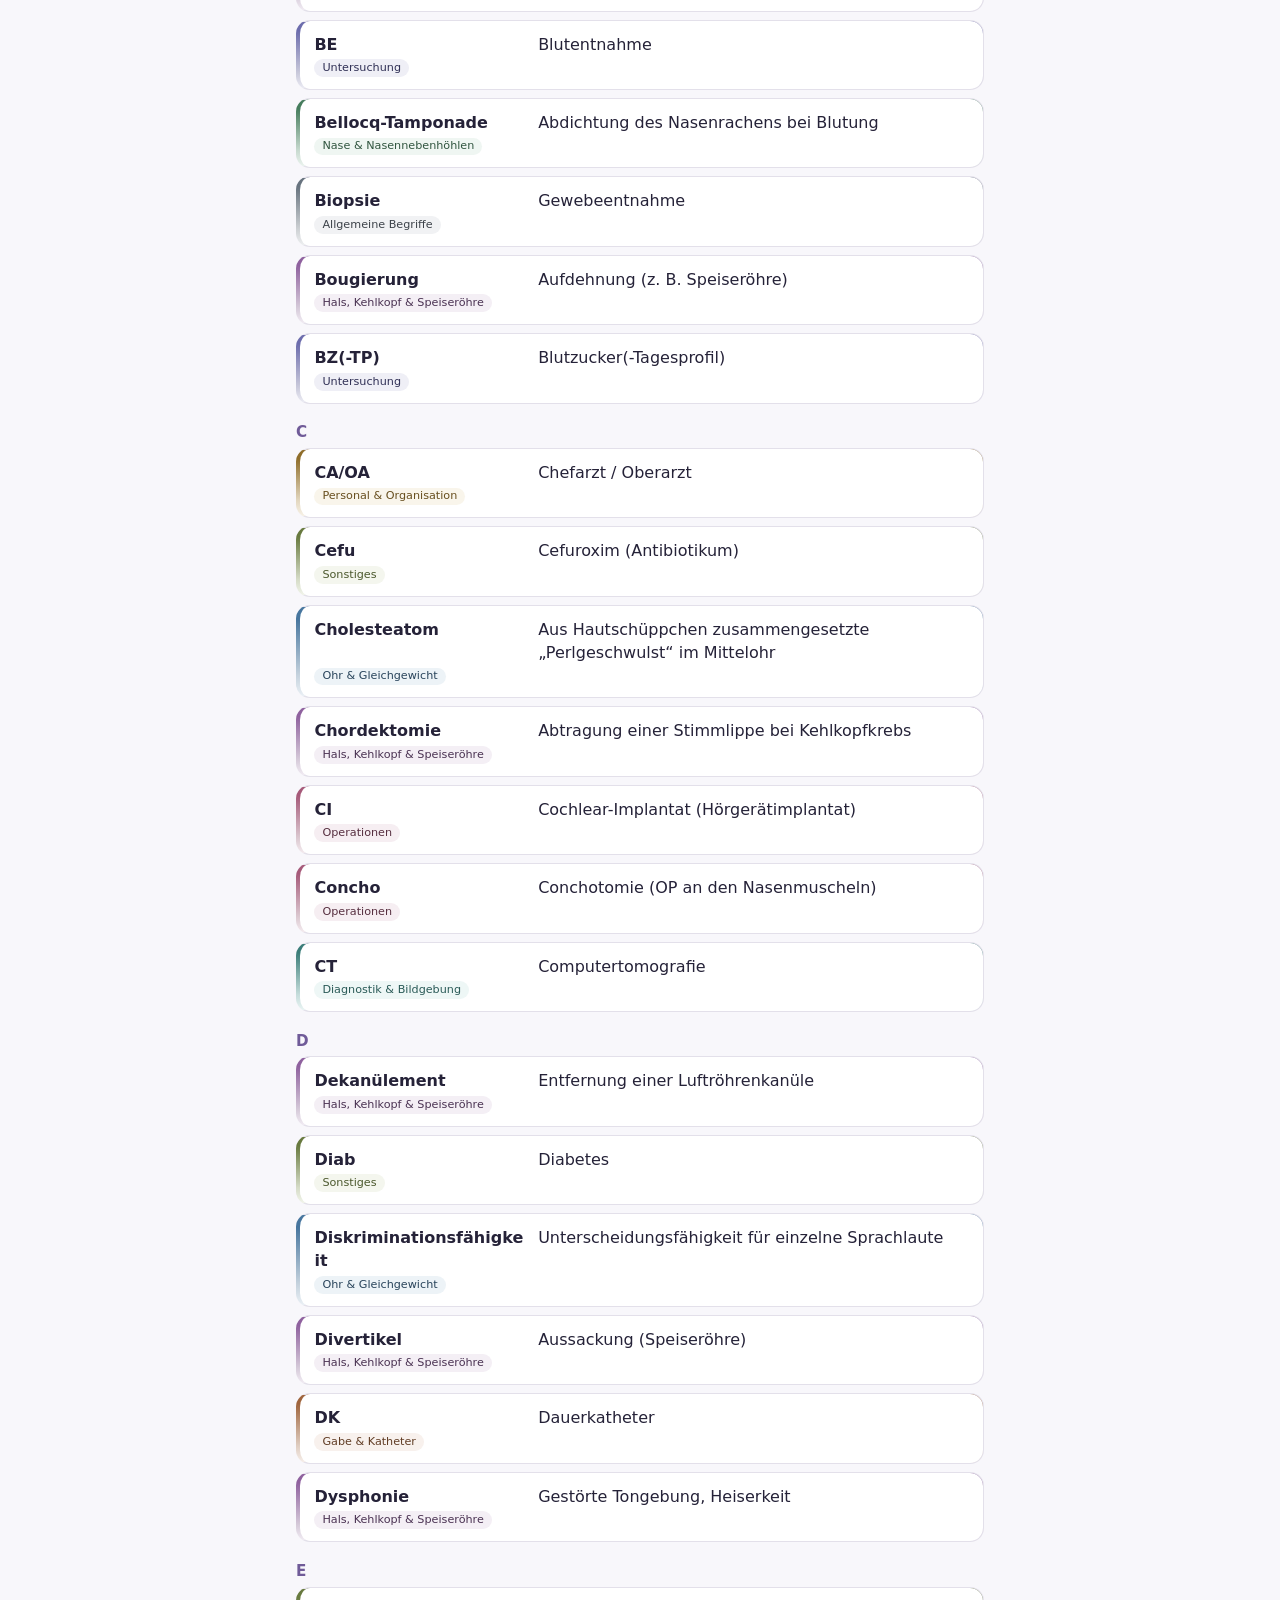
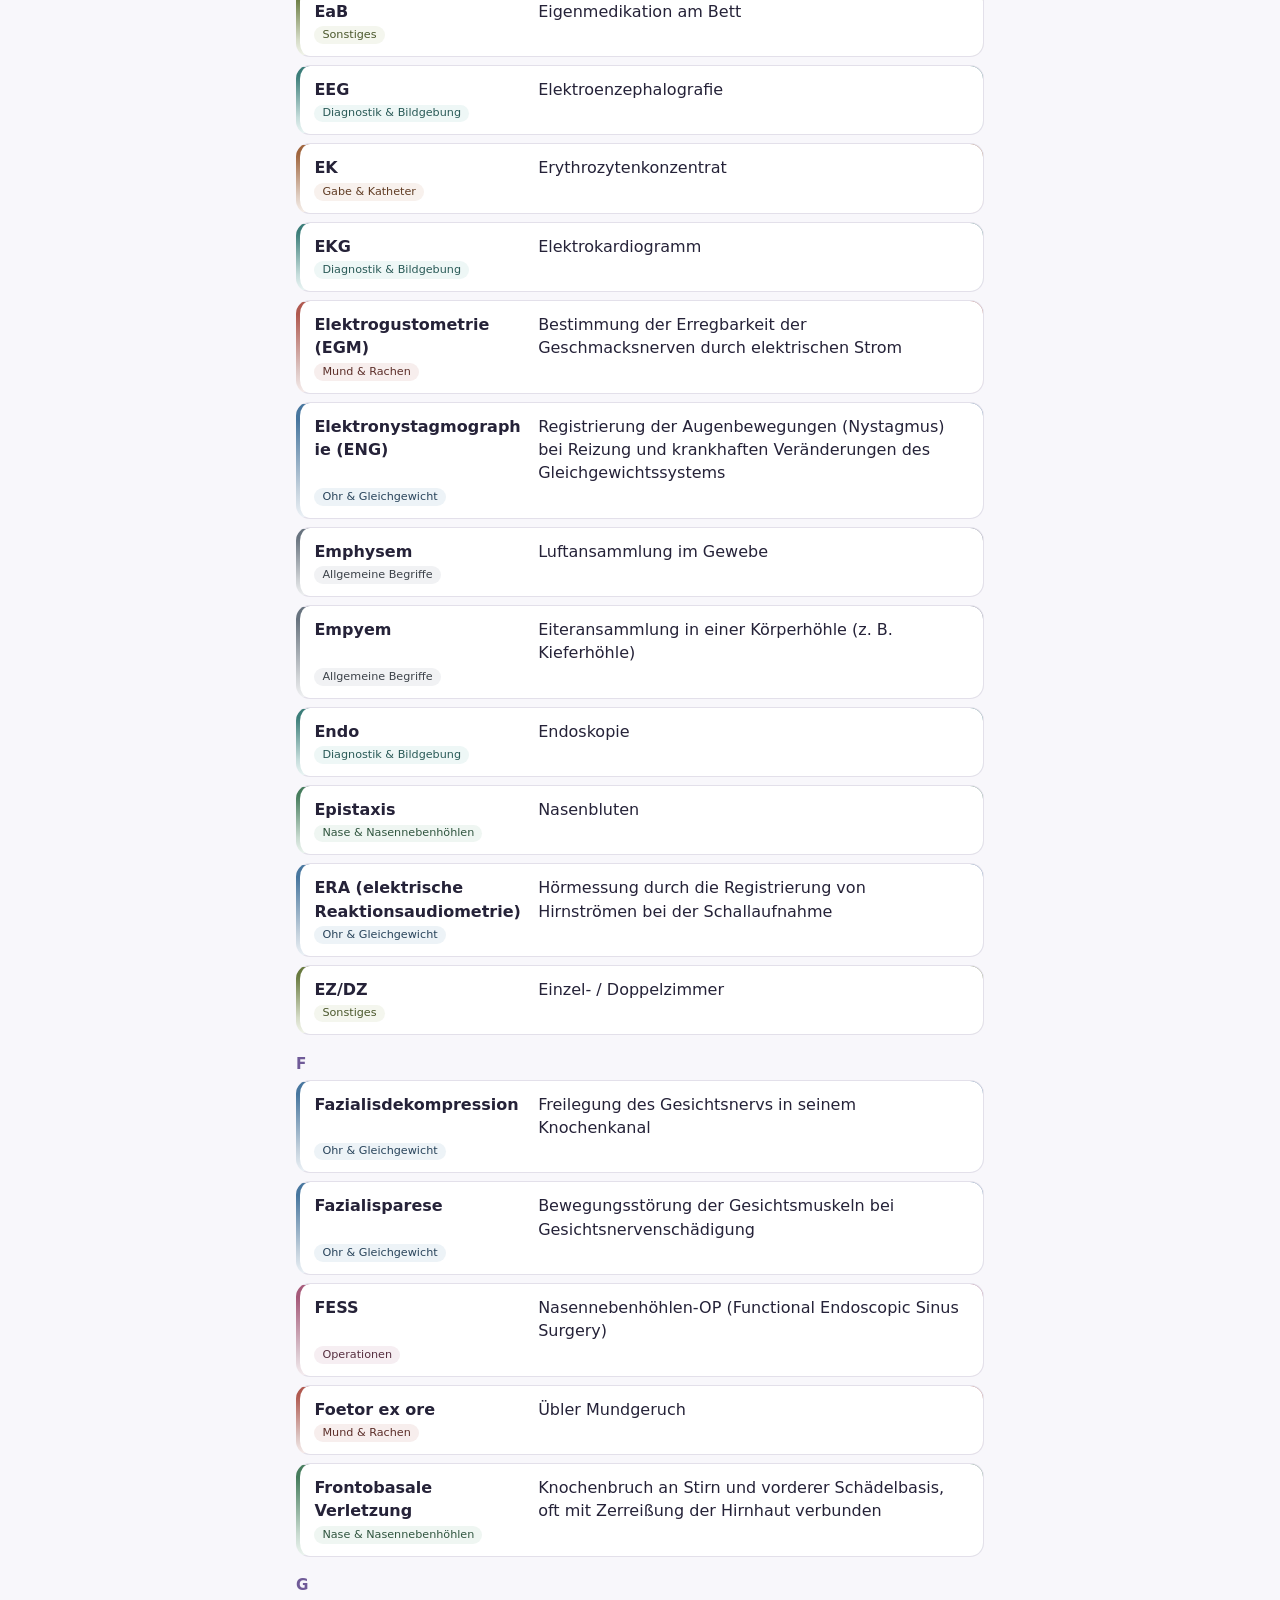
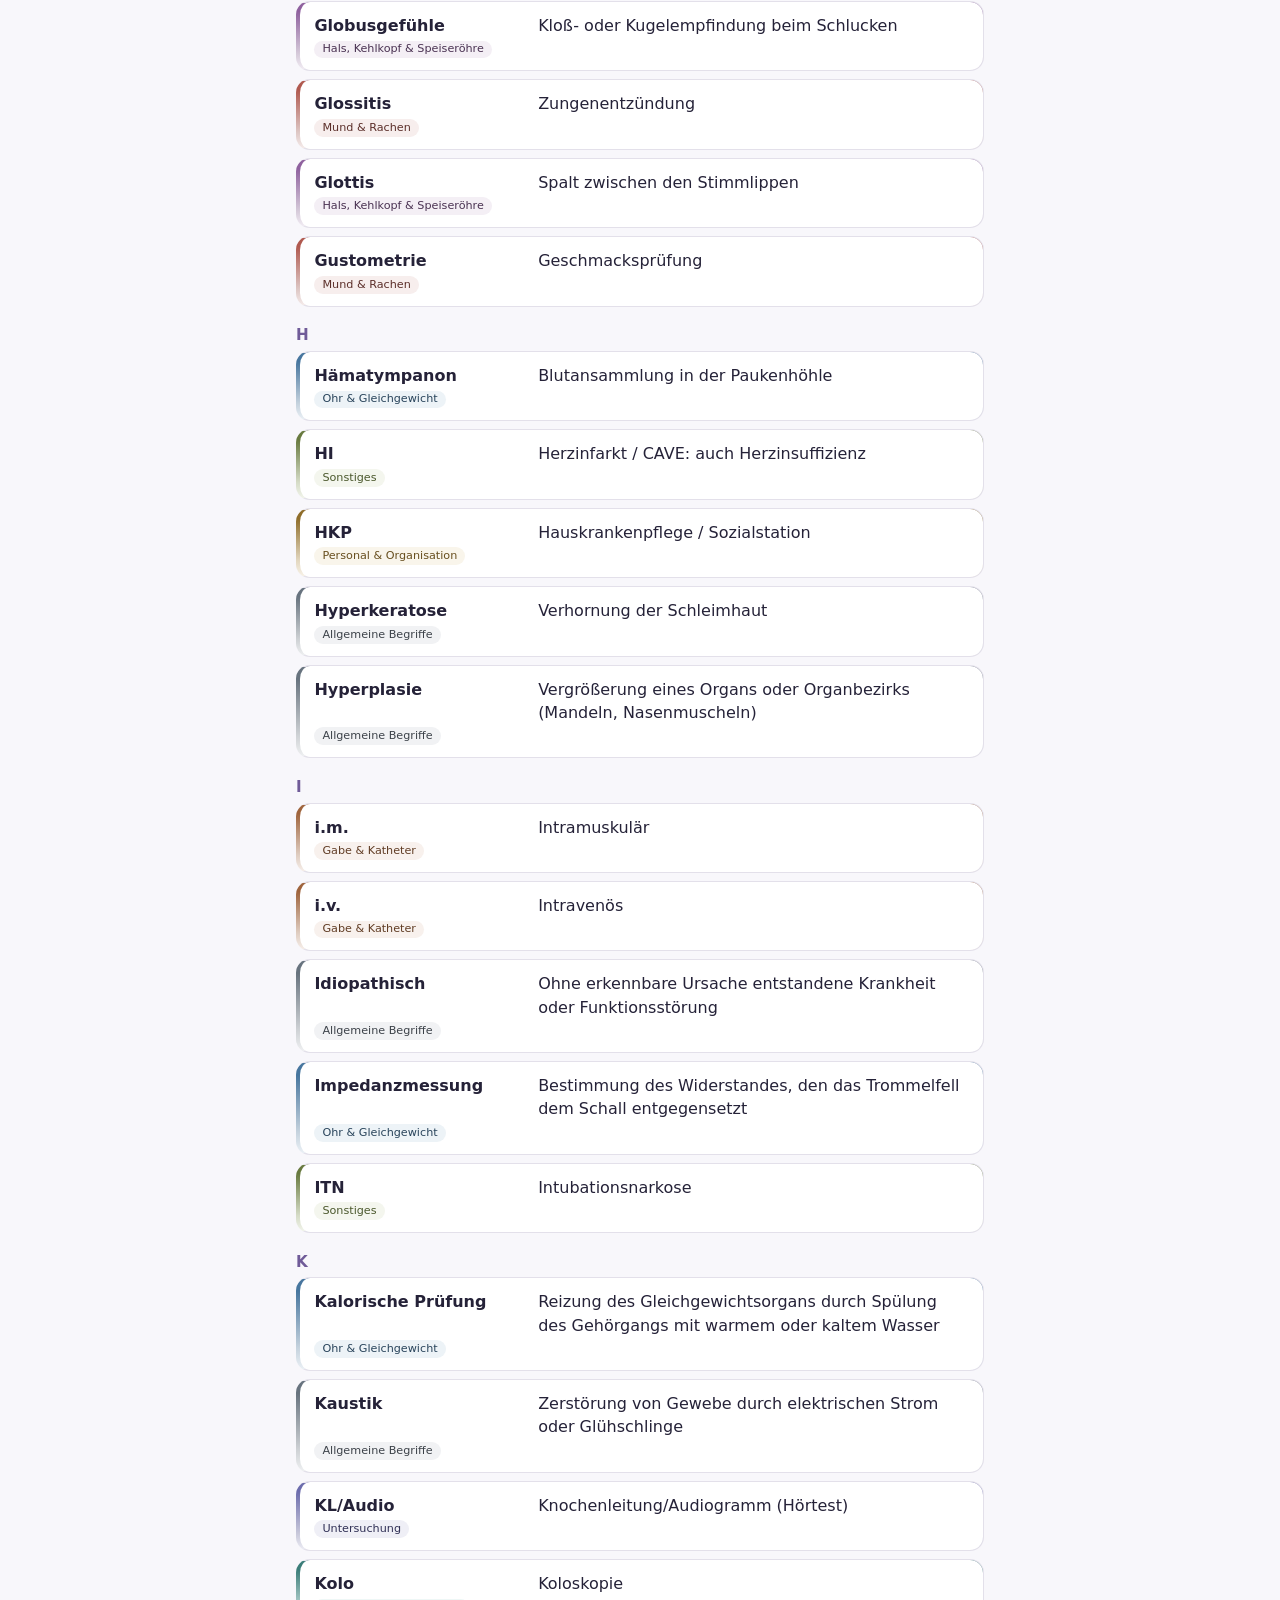
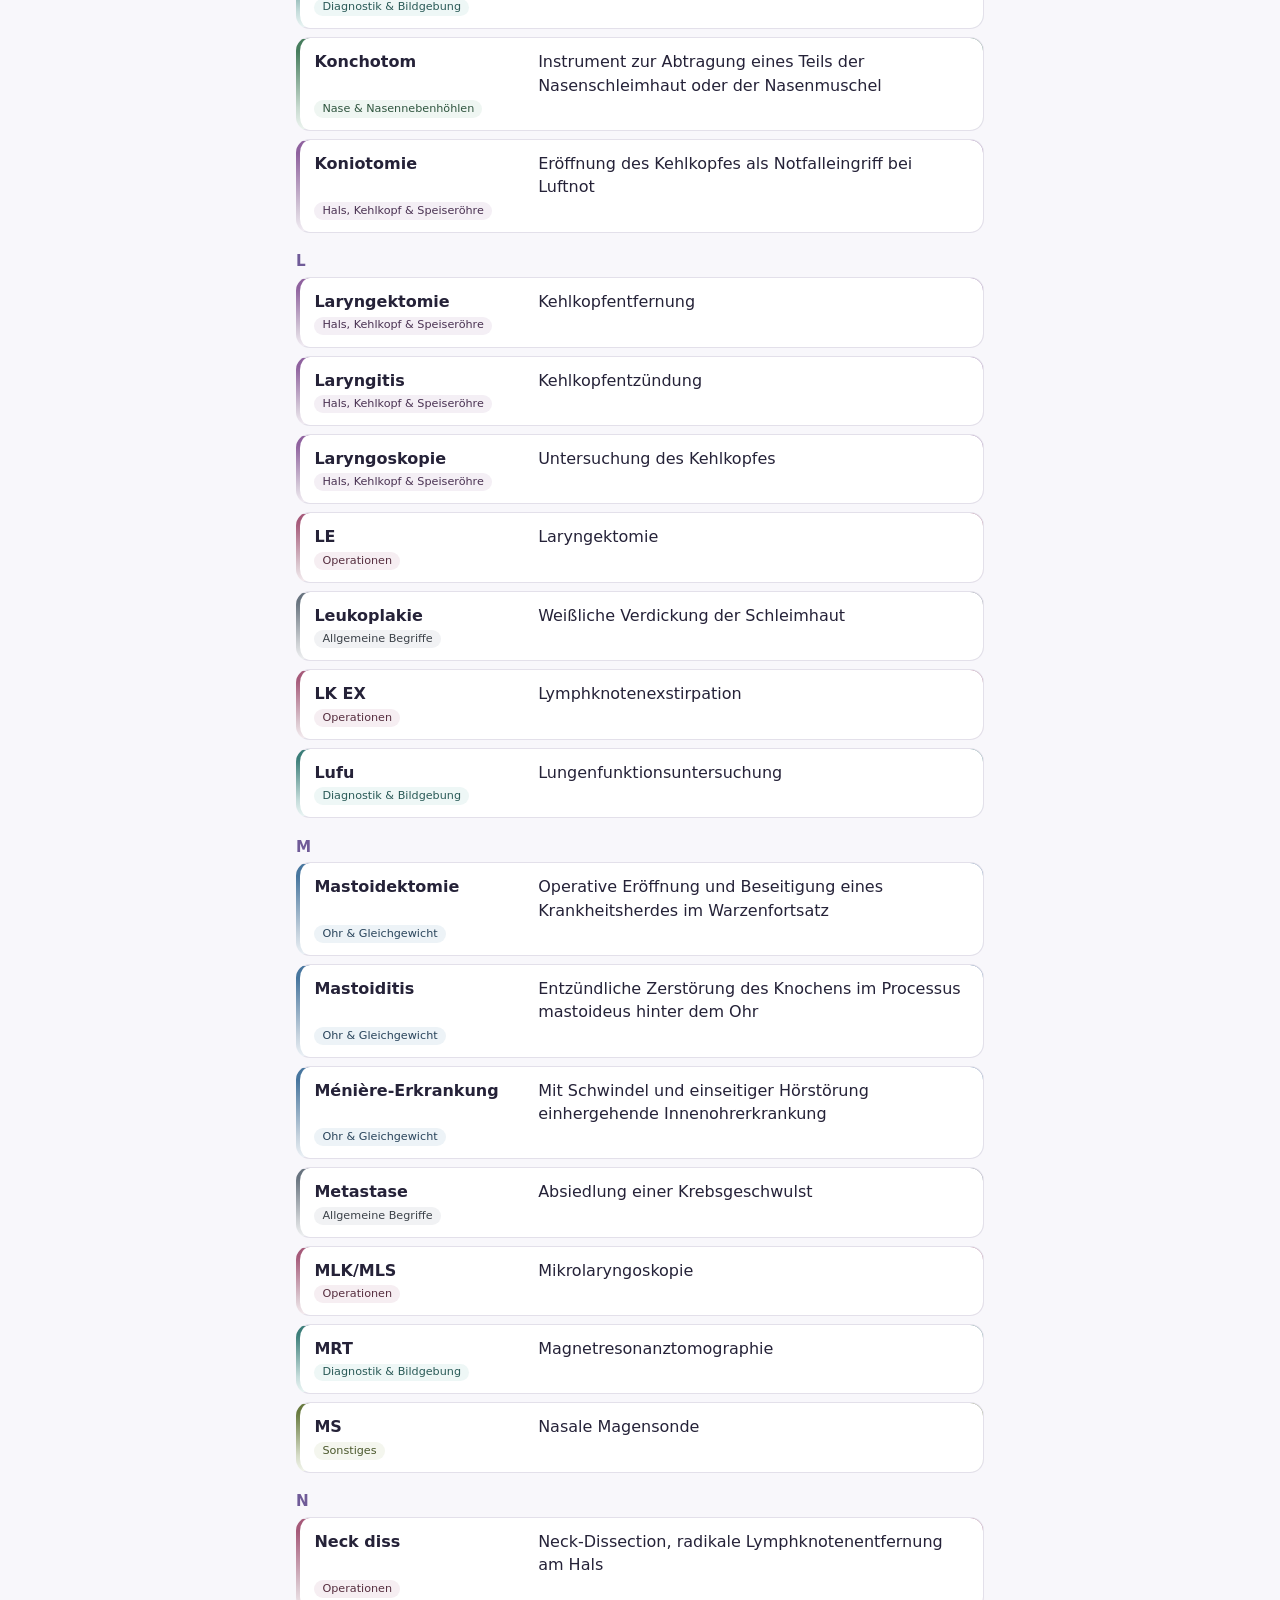
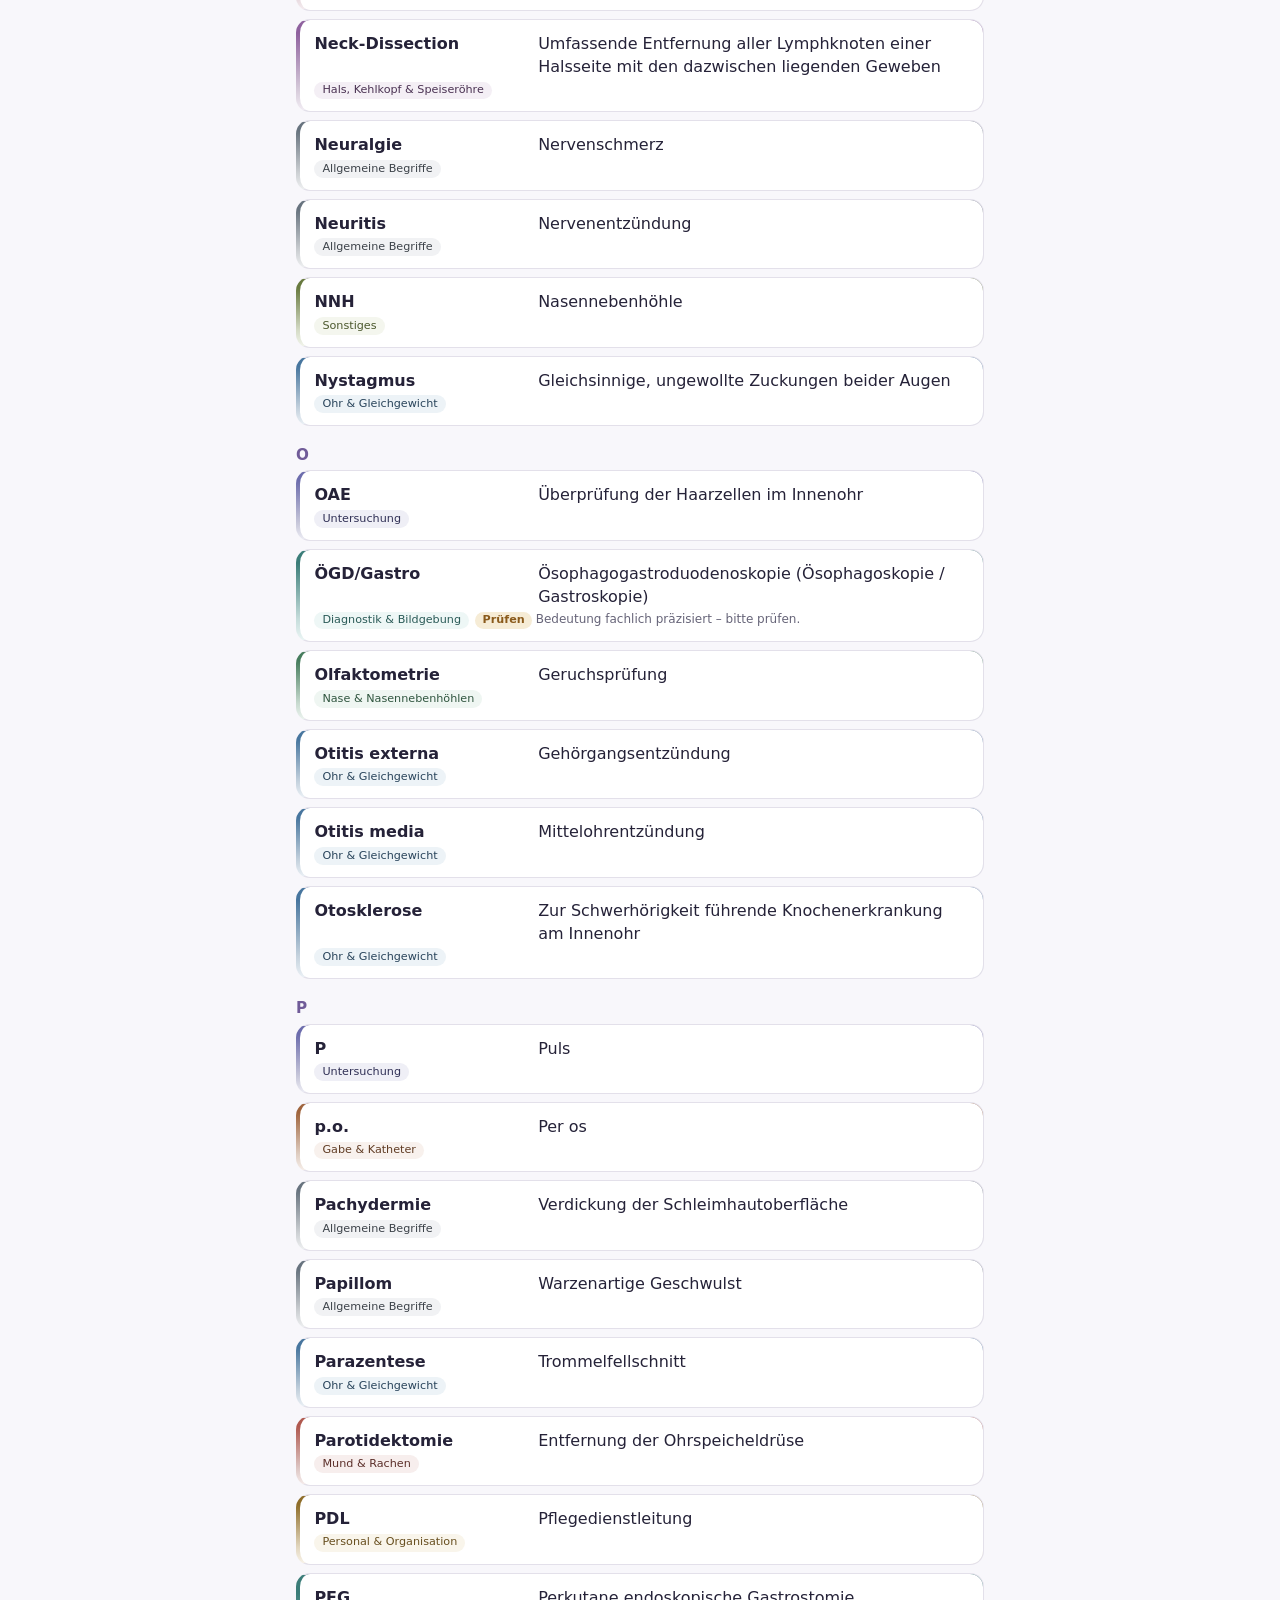
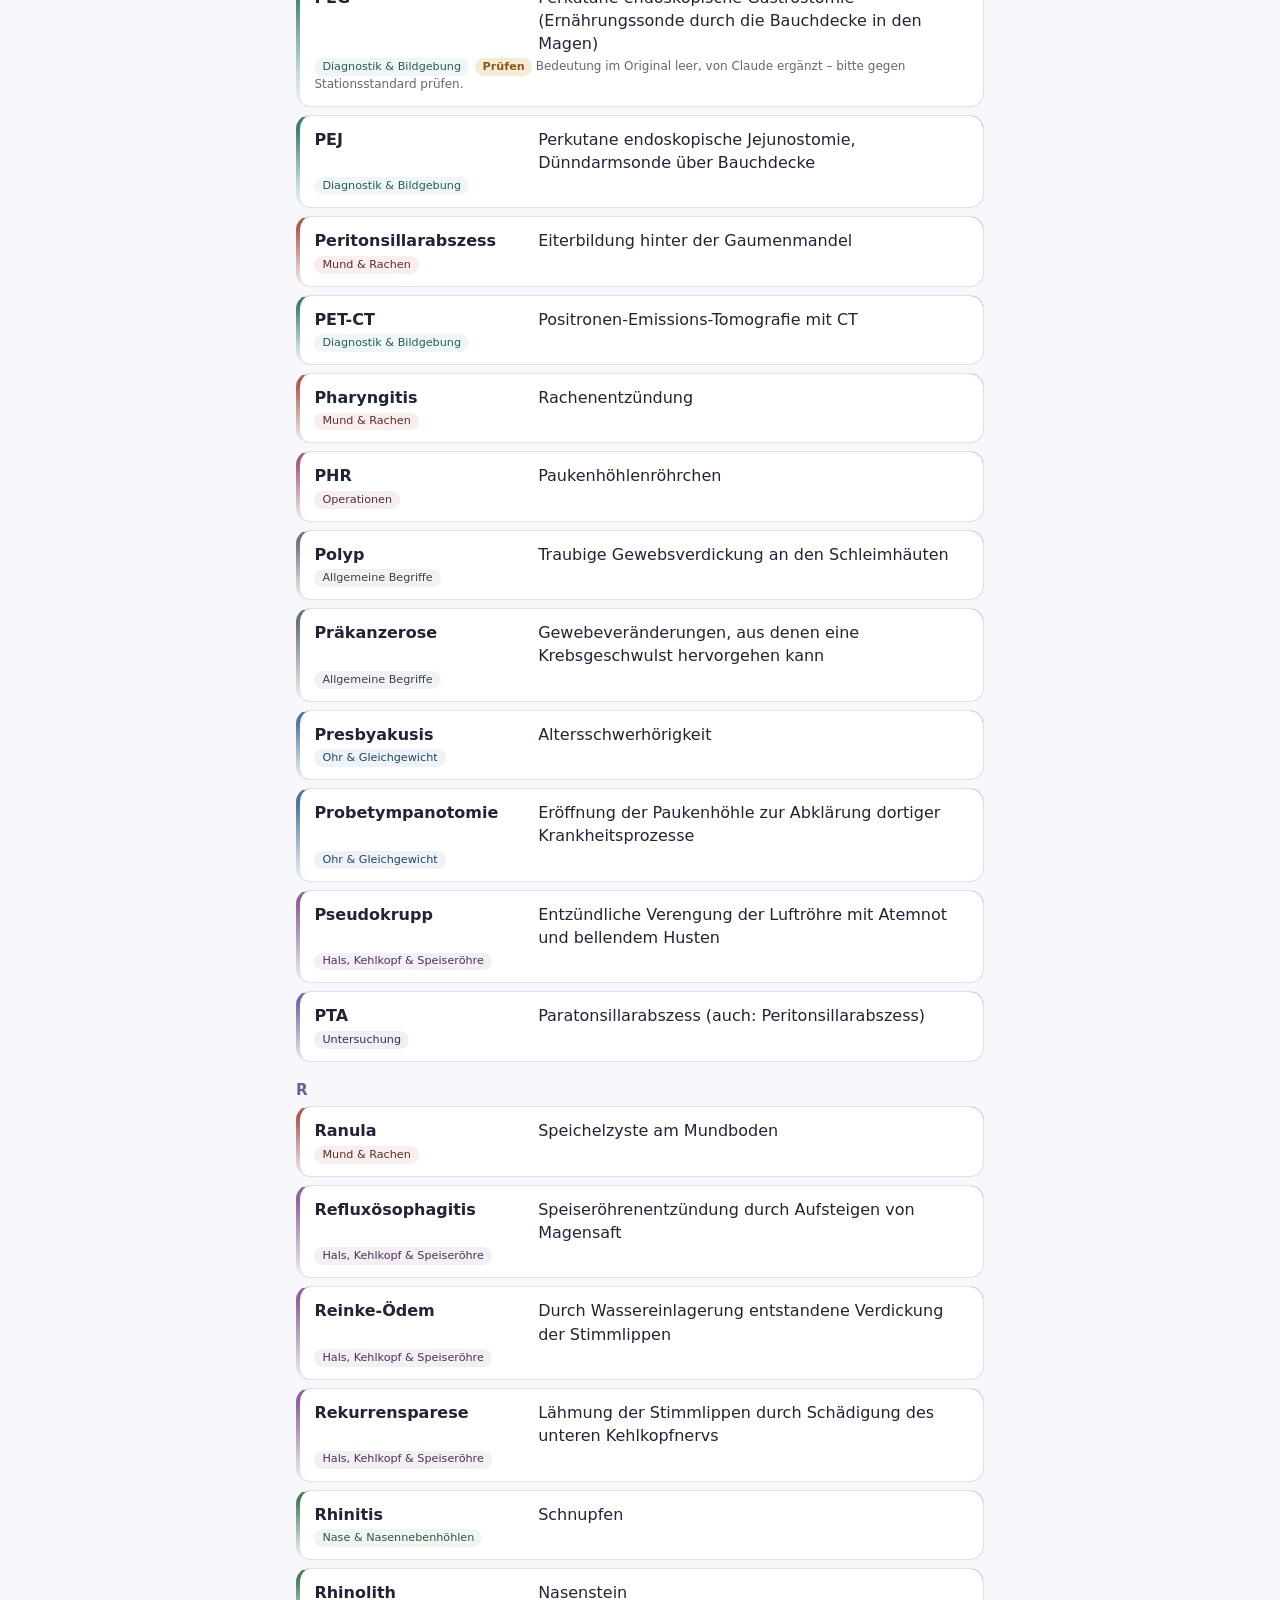
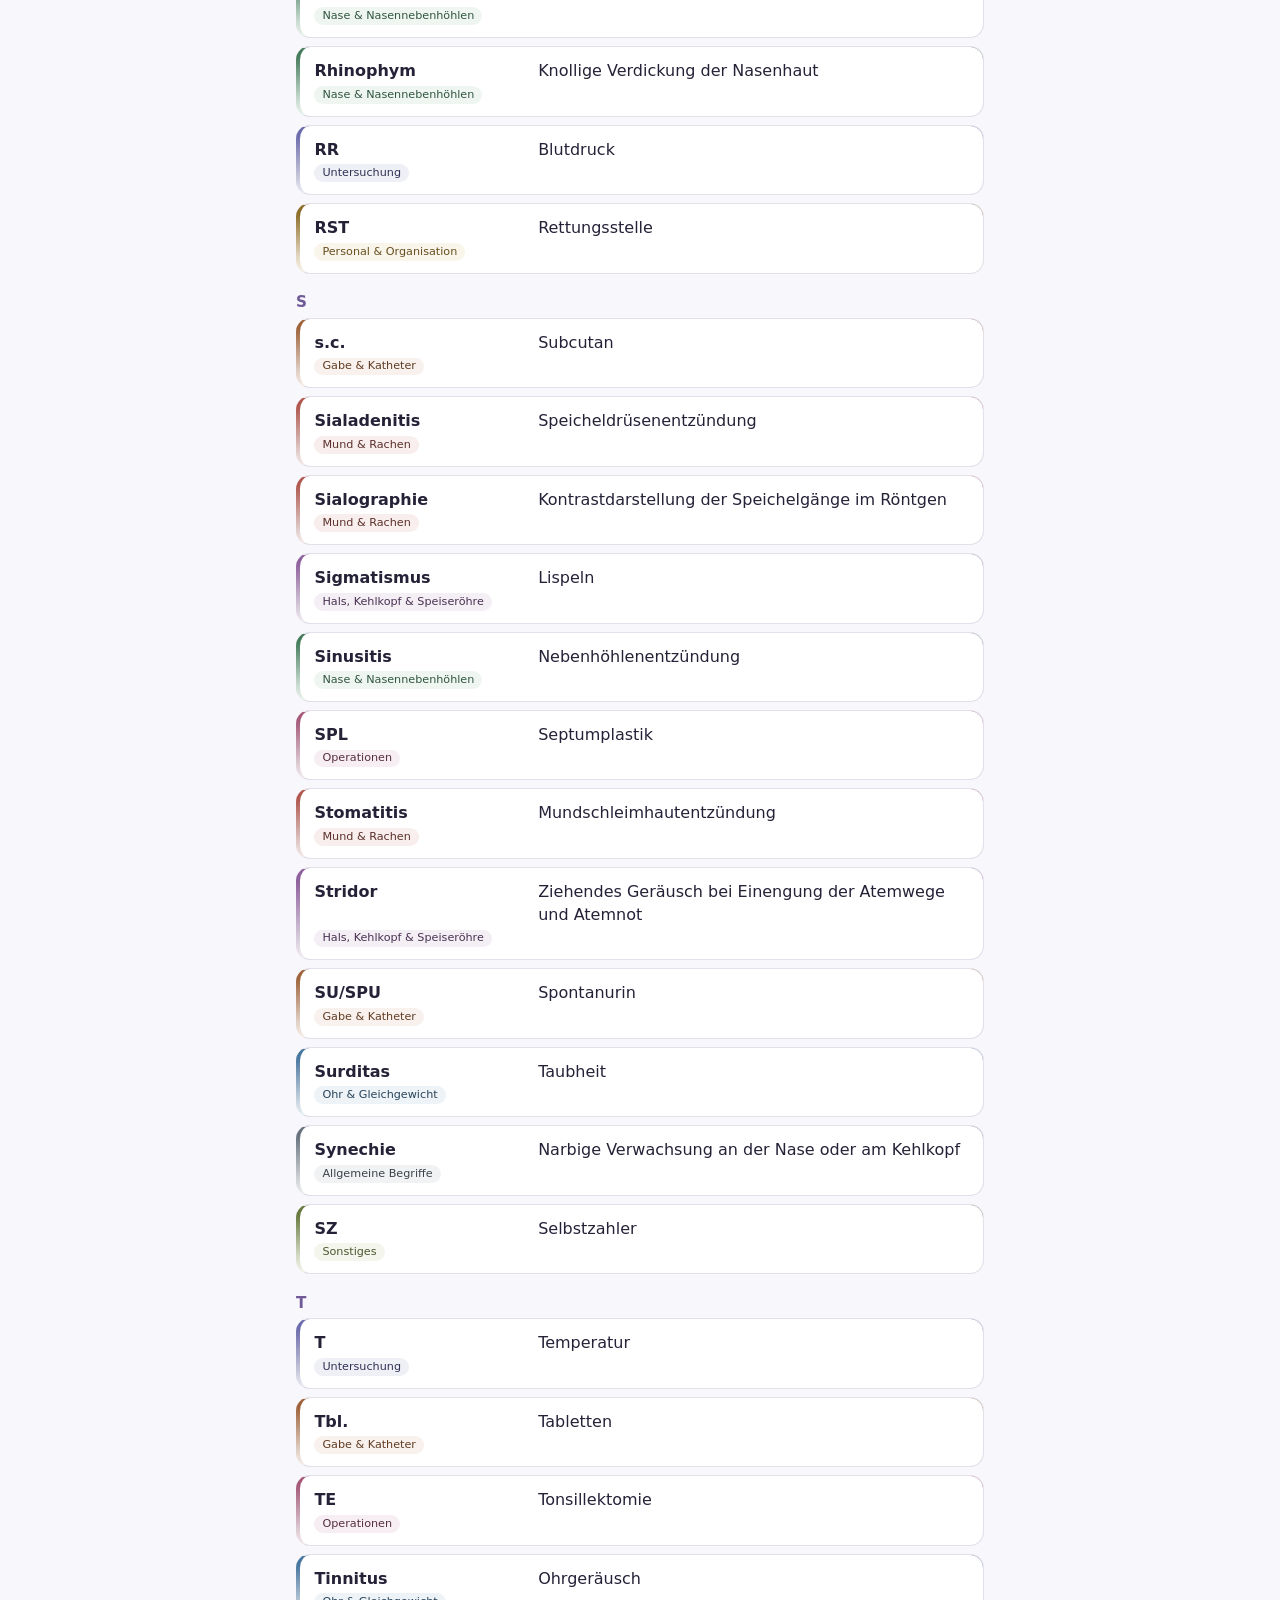
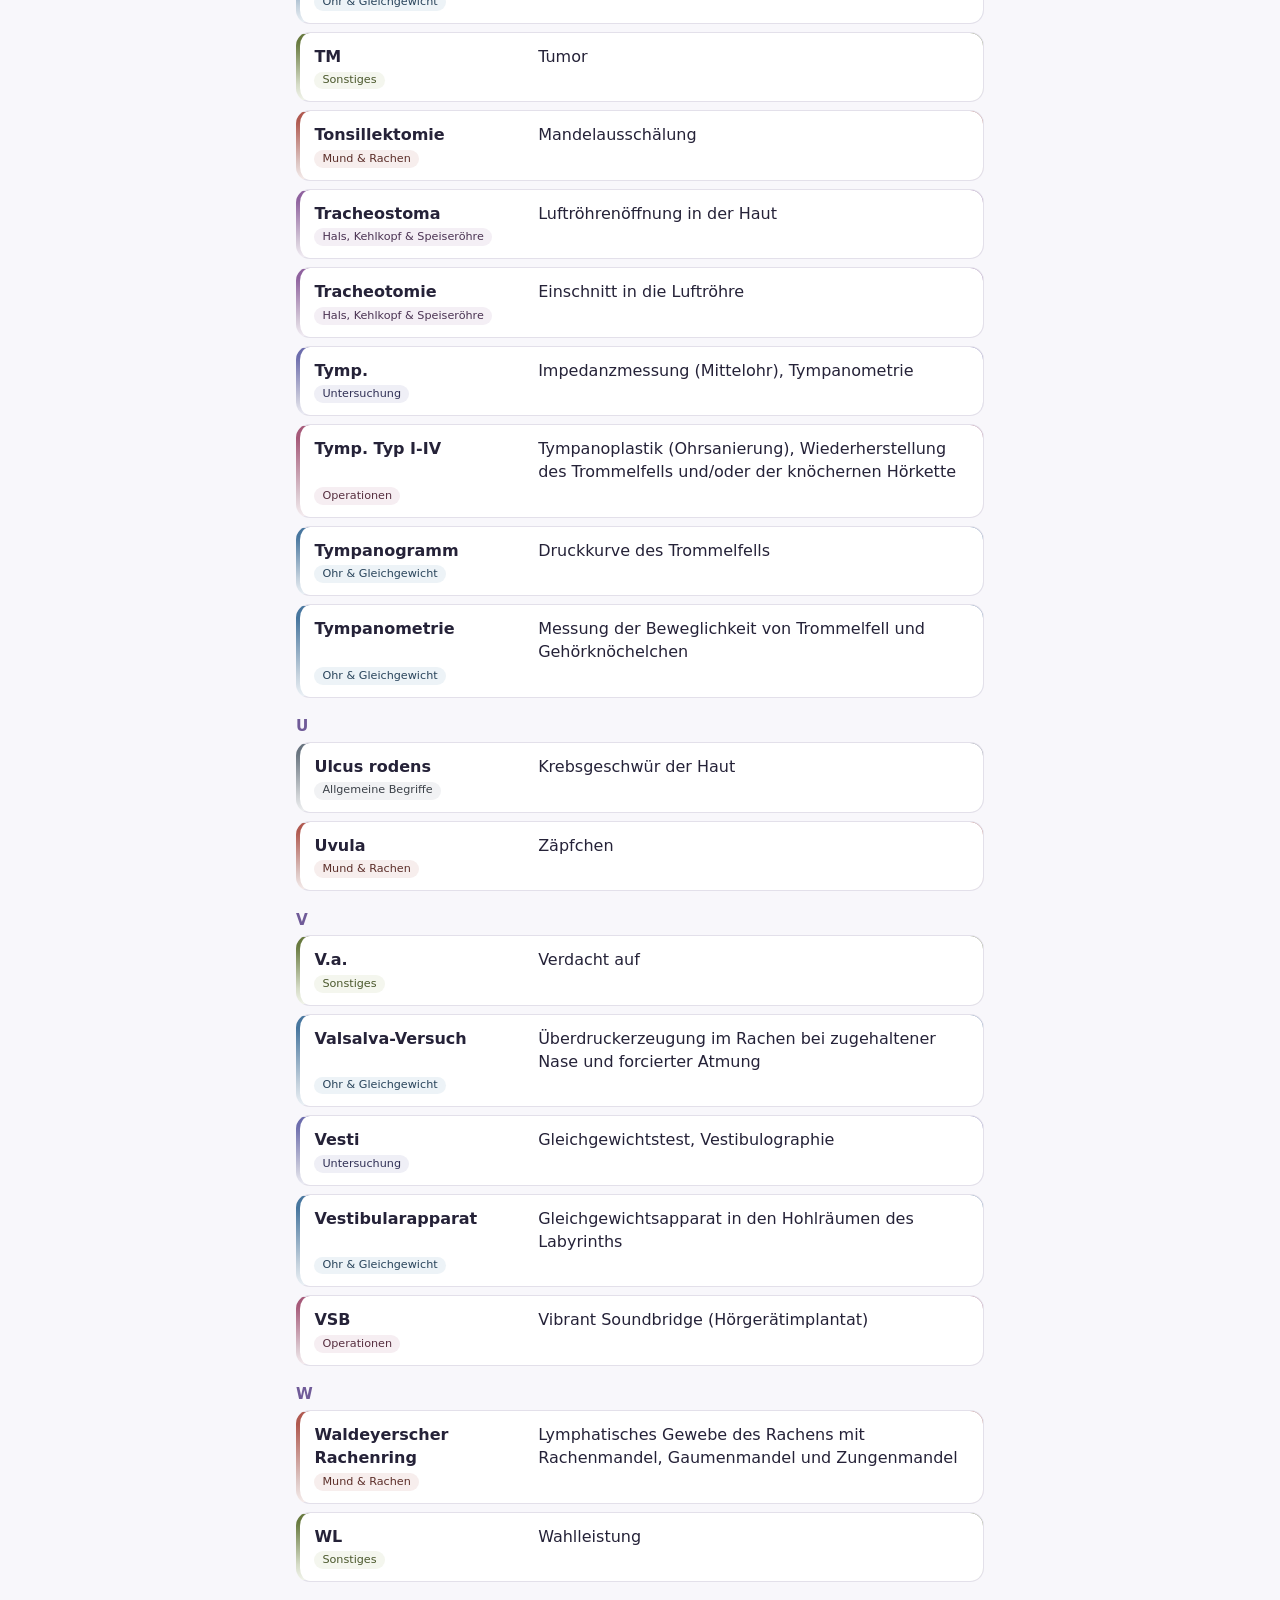
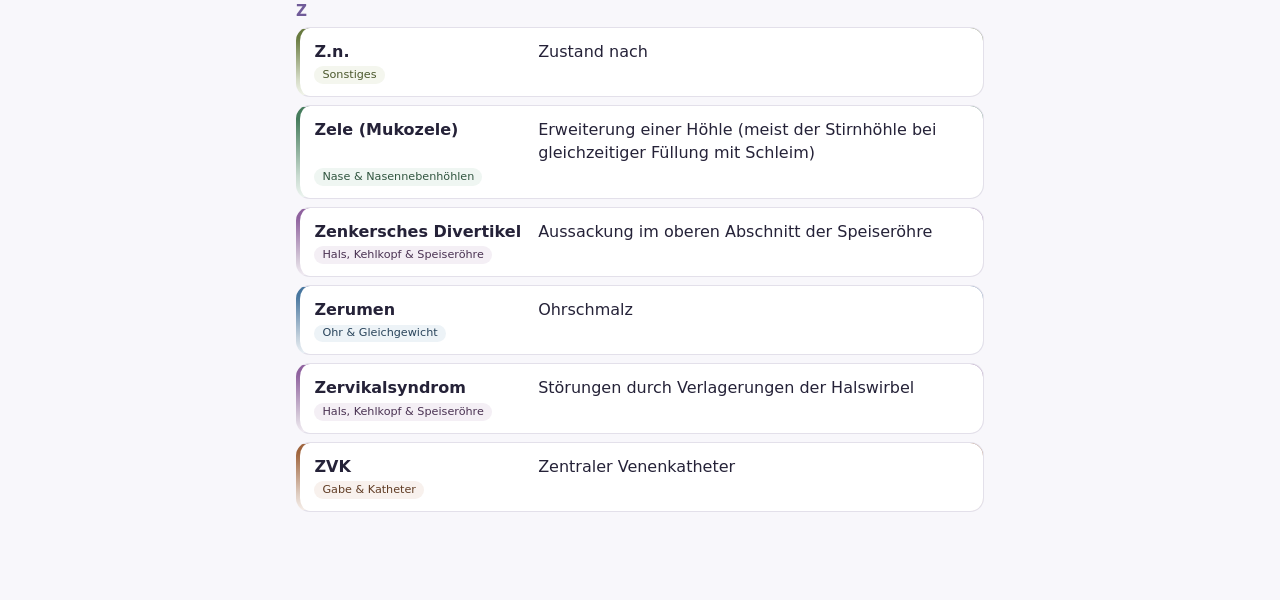
==== commit 55c66687: "Rückgängig Farbentest Nav für PWA --- Test war pos" ====
--- a/index.html
+++ b/index.html
@@ -5,7 +5,7 @@
 <meta name="viewport" content="width=device-width, initial-scale=1, viewport-fit=cover">
 <title>HNO Station 6</title>
 <meta name="description" content="Glossar, Karteikarten und Quiz für die HNO-Station – offline nutzbar.">
-<meta name="theme-color" content="#c2540c">
+<meta name="theme-color" content="#7961a9">
 <link rel="manifest" href="manifest.webmanifest">
 <link rel="icon" href="icons/icon.svg" type="image/svg+xml">
 <link rel="apple-touch-icon" href="icons/apple-touch-icon.png">
--- a/style.css
+++ b/style.css
@@ -9,7 +9,7 @@
   --brand: #705b98;
   --brand-ink: #ffffff;
   --brand-soft: #f0ecf6;
-  --top: #c2540c;
+  --top: #7961a9;
   --good: #416d59;
   --good-soft: #eaf3ed;
   --bad: #995466;
